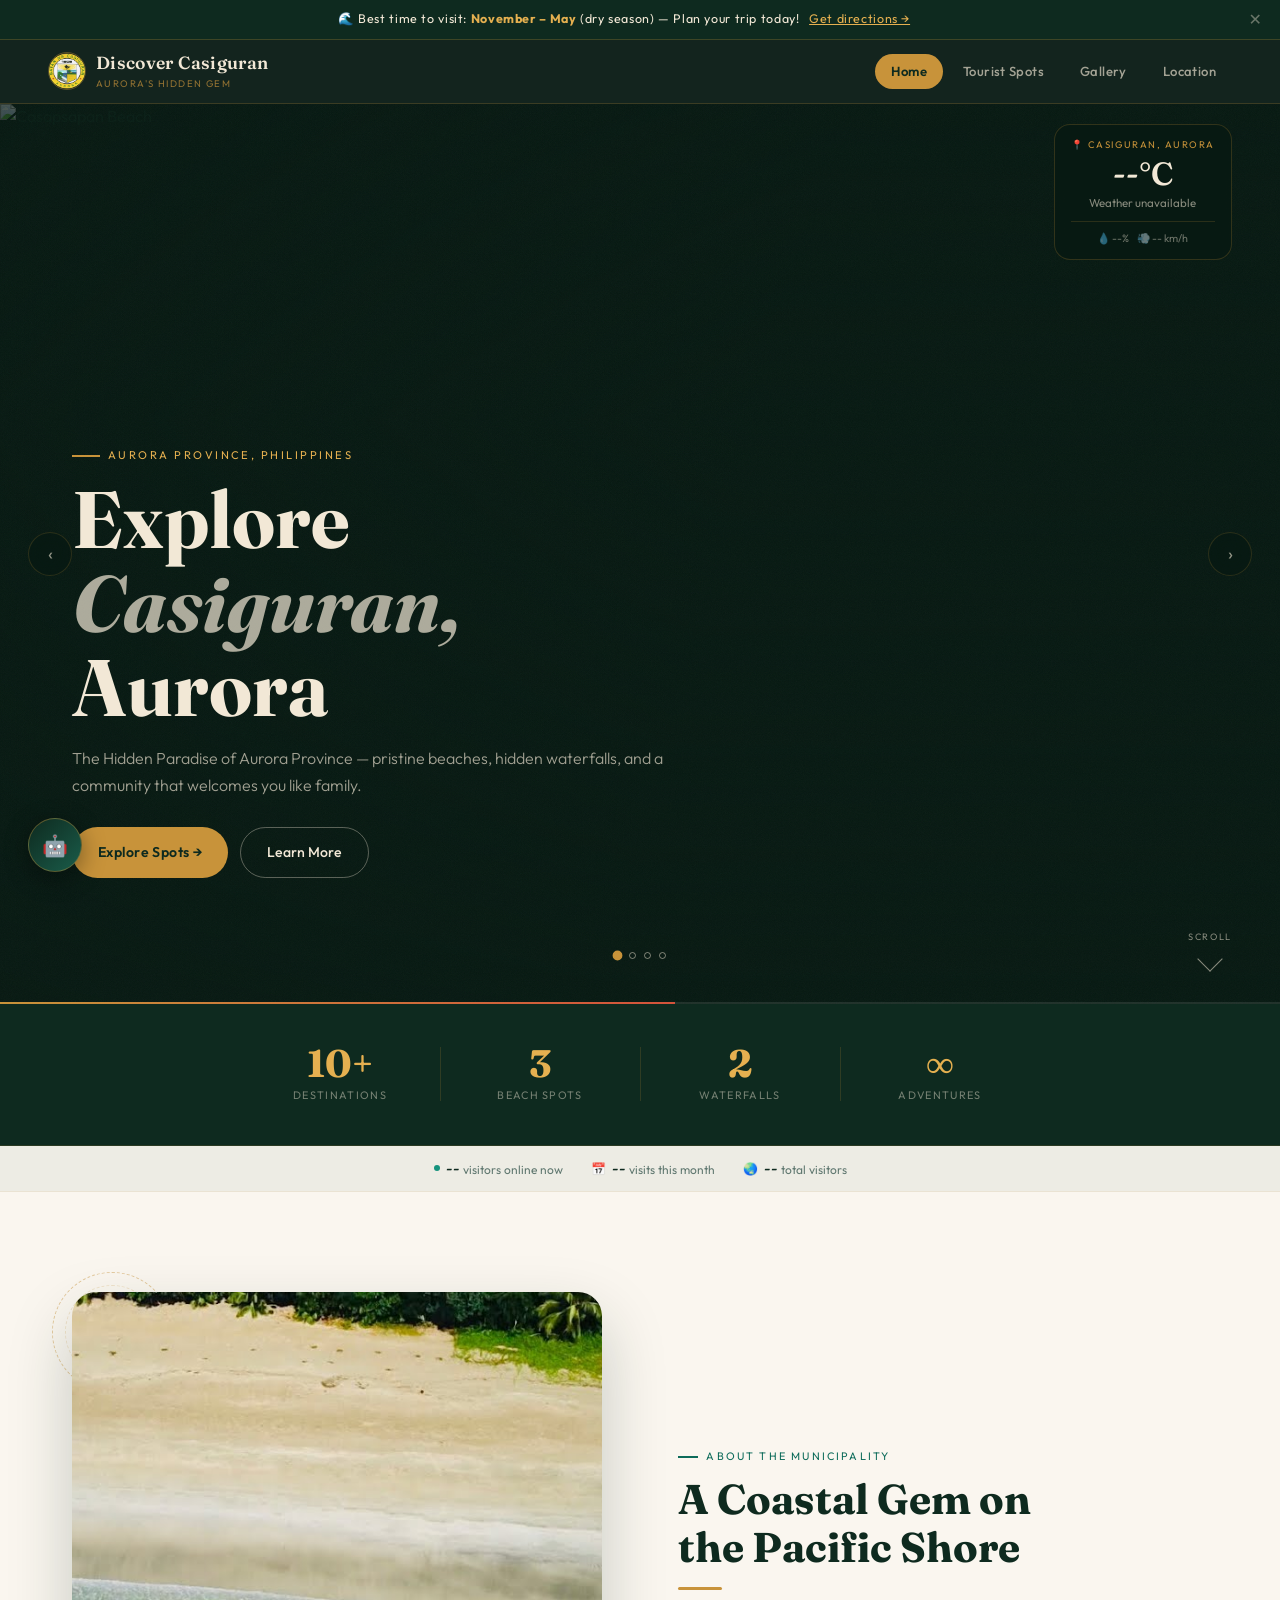
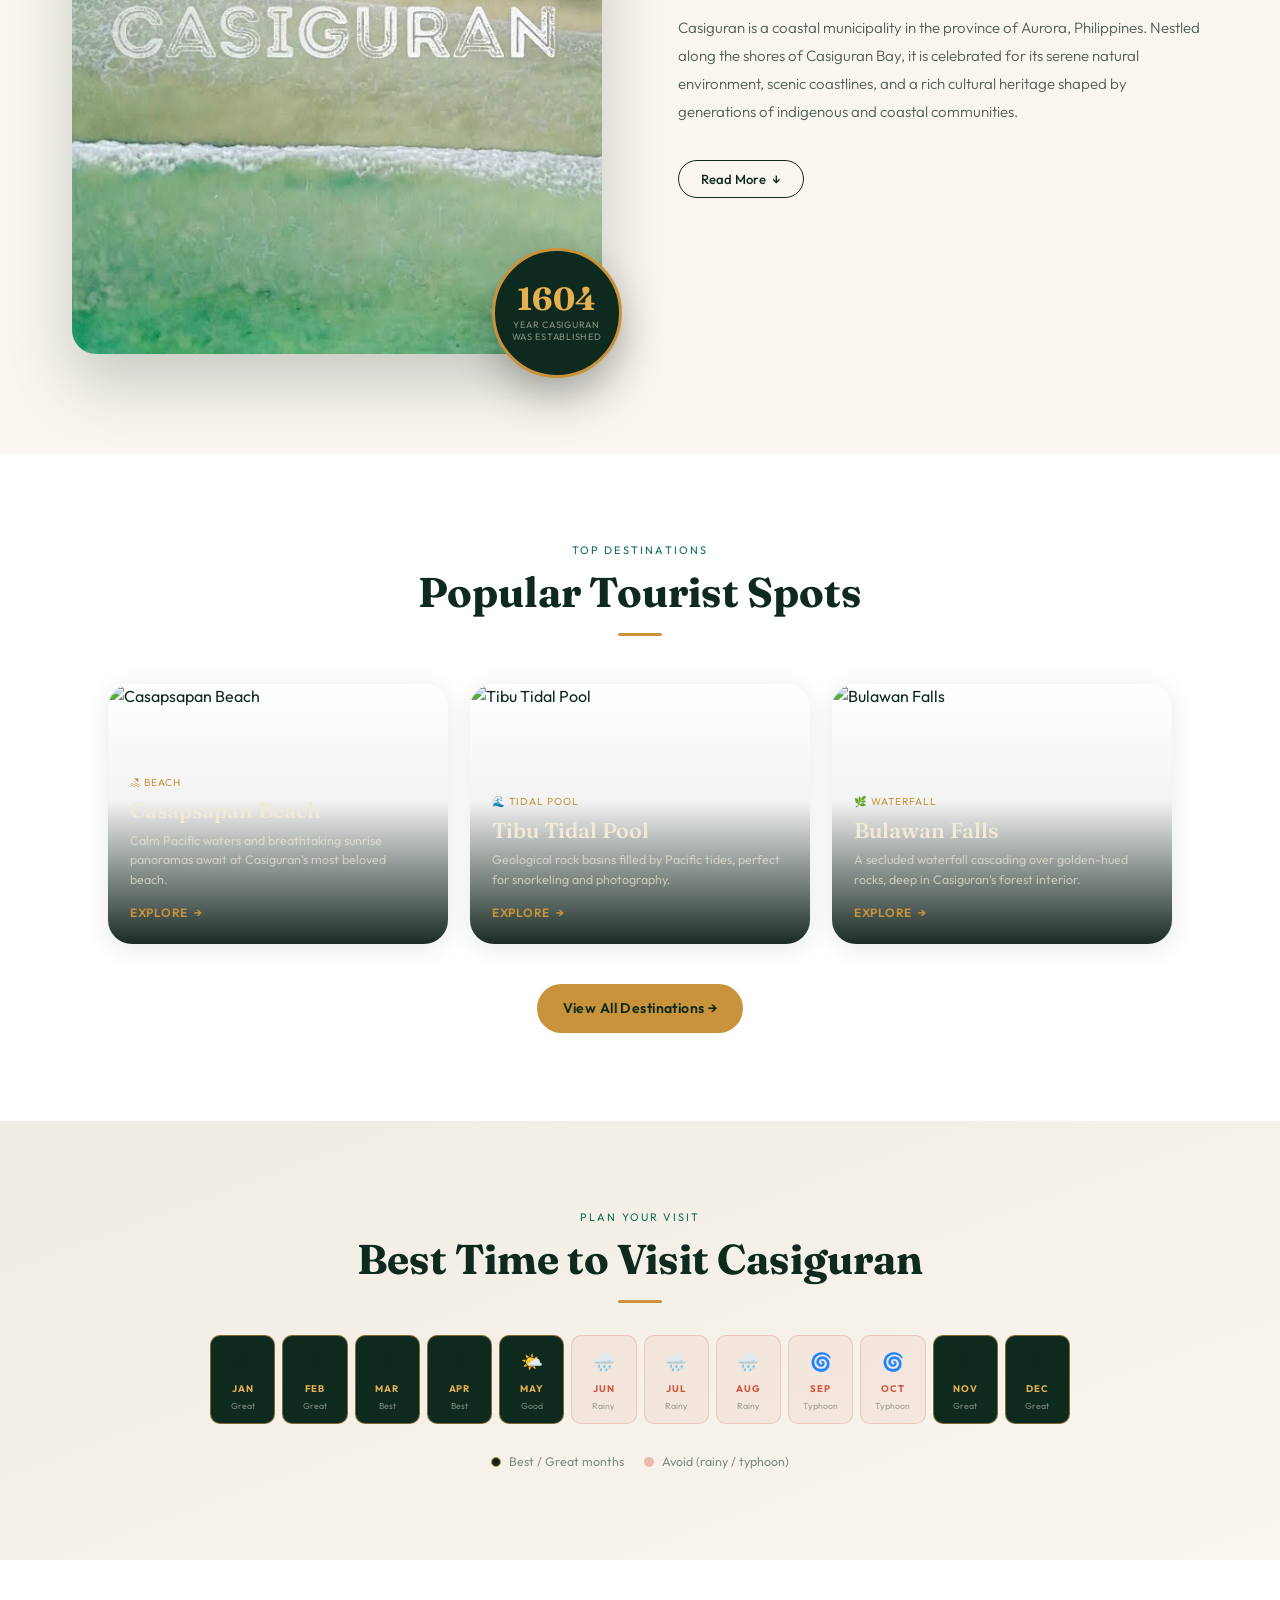
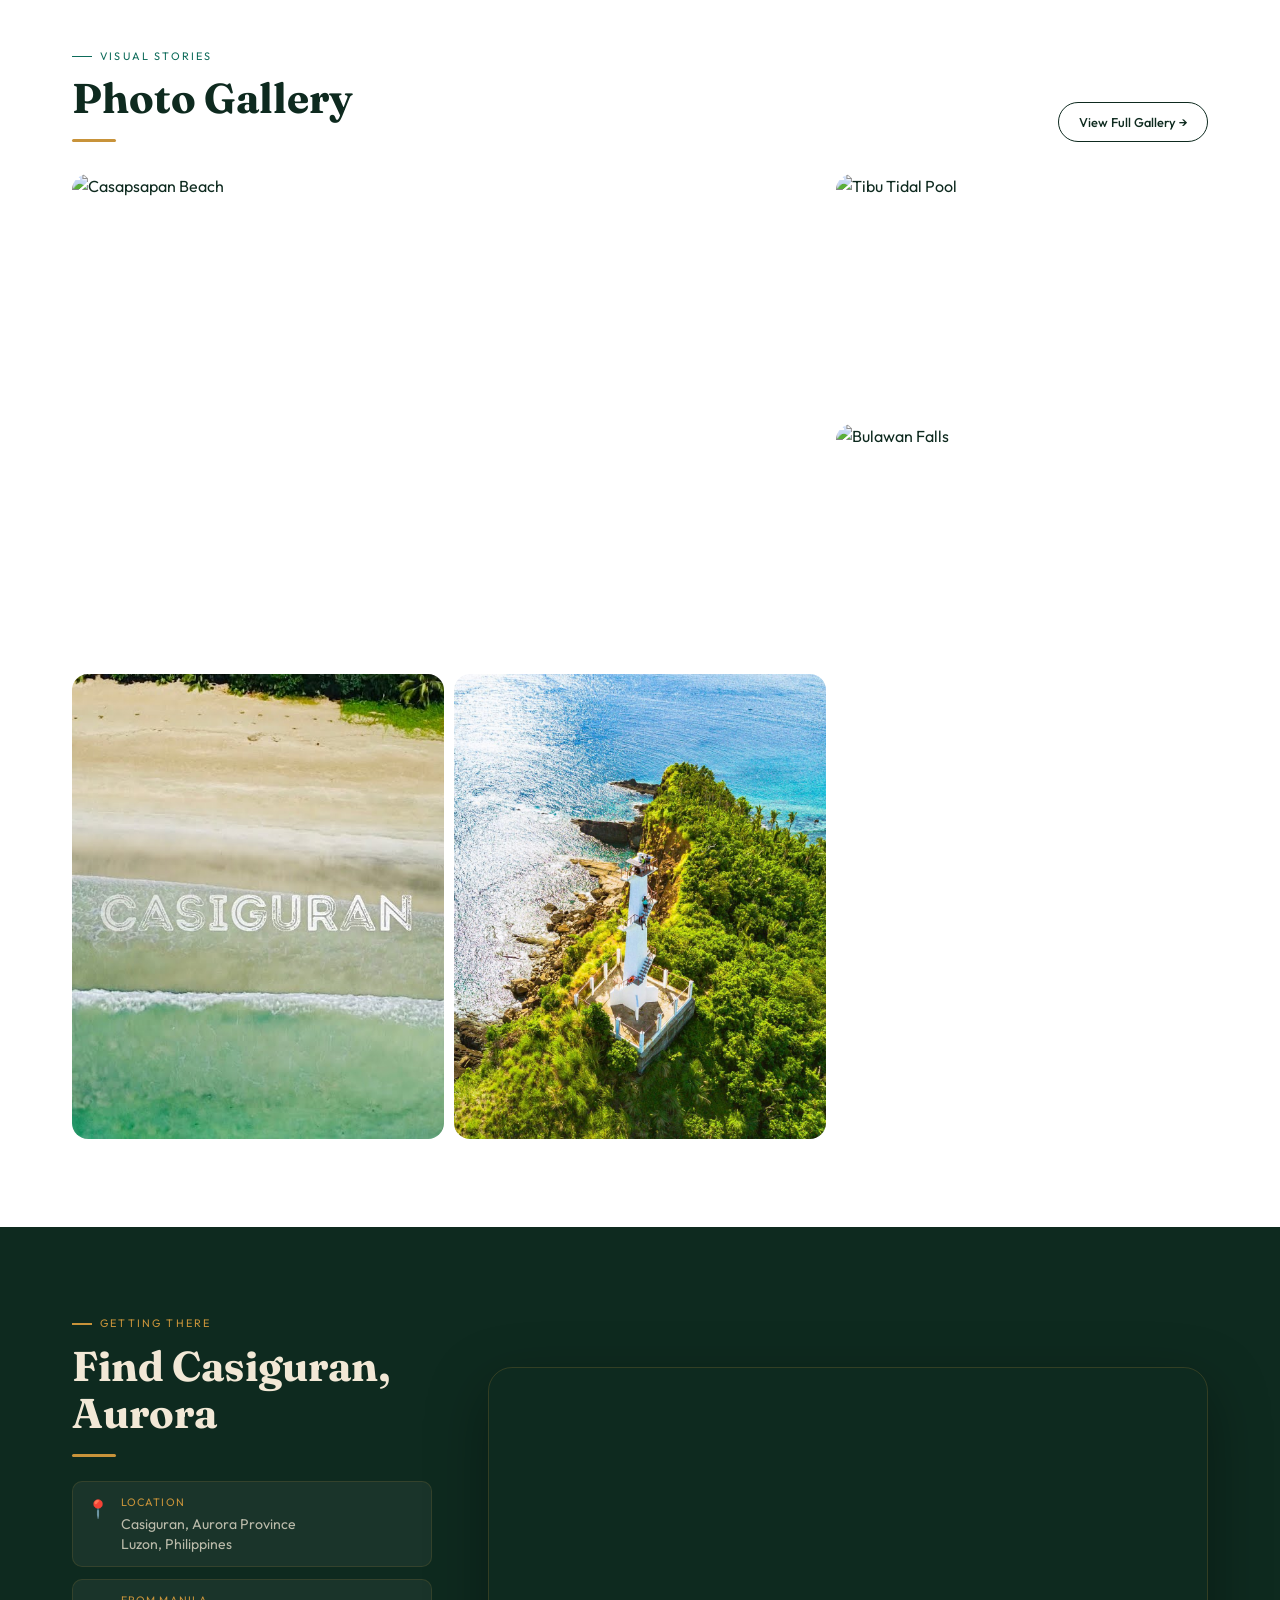
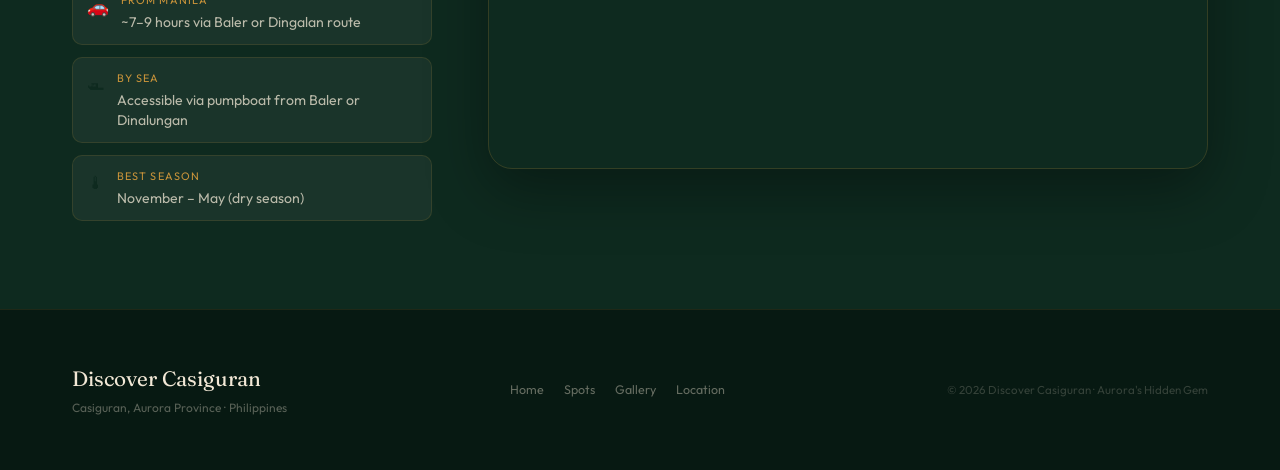
==== index.html @ 74be76fe "Initial commit" ====
<!DOCTYPE html>
<html lang="en">
<head>
<meta charset="UTF-8">
<meta name="viewport" content="width=device-width, initial-scale=1.0">
<title>Discover Casiguran · Aurora's Hidden Gem</title>
<link rel="icon" type="image/png" sizes="32x32" href="image/logo2.png">
<link rel="preconnect" href="https://fonts.googleapis.com">
<link href="https://fonts.googleapis.com/css2?family=Fraunces:ital,opsz,wght@0,9..144,300;0,9..144,600;0,9..144,700;1,9..144,400;1,9..144,600&family=Outfit:wght@300;400;500;600&display=swap" rel="stylesheet">

<style>
/* ═══════════════════════════════════════════════
   DESIGN TOKENS
═══════════════════════════════════════════════ */
:root {
  --c-forest:    #0e2a1f;
  --c-deep:      #071912;
  --c-teal:      #0d6b5a;
  --c-teal-lt:   #15937d;
  --c-gold:      #c8933a;
  --c-gold-lt:   #e5b050;
  --c-sand:      #f2e8d6;
  --c-cream:     #faf6ef;
  --c-coral:     #d4533b;
  --c-mist:      rgba(242,232,214,0.55);
  --c-border:    rgba(200,147,58,0.22);
  --c-glass:     rgba(14,42,31,0.7);

  --font-display: 'Fraunces', Georgia, serif;
  --font-body:    'Outfit', system-ui, sans-serif;

  --ease-out:    cubic-bezier(0.22, 1, 0.36, 1);
  --ease-spring: cubic-bezier(0.34, 1.56, 0.64, 1);

  --r-sm:  8px;
  --r-md:  16px;
  --r-lg:  24px;
  --r-xl:  36px;

  --nav-h: 64px;
}

/* ═══════════════════════════════════════════════
   RESET & BASE
═══════════════════════════════════════════════ */
*, *::before, *::after { box-sizing: border-box; margin: 0; padding: 0; }
html { scroll-behavior: smooth; -webkit-text-size-adjust: 100%; }
body {
  font-family: var(--font-body);
  background: var(--c-cream);
  color: var(--c-forest);
  overflow-x: hidden;
  line-height: 1.6;
}
img { display: block; width: 100%; object-fit: cover; }
a { text-decoration: none; color: inherit; }
button { font-family: inherit; cursor: pointer; }

/* ═══════════════════════════════════════════════
   SCROLL PROGRESS
═══════════════════════════════════════════════ */
#progress-bar {
  position: fixed; top: 0; left: 0; height: 2.5px; z-index: 9999;
  background: linear-gradient(90deg, var(--c-gold), var(--c-coral), var(--c-gold-lt));
  width: 0%; pointer-events: none; transition: width .12s linear;
}

/* ═══════════════════════════════════════════════
   ANNOUNCEMENT BANNER
═══════════════════════════════════════════════ */
#announce-bar {
  background: var(--c-forest);
  color: var(--c-sand);
  text-align: center;
  padding: 10px 48px 10px 16px;
  font-size: .78rem;
  letter-spacing: .05em;
  position: relative;
  border-bottom: 1px solid rgba(200,147,58,.25);
  z-index: 901;
  line-height: 1.5;
}
#announce-bar strong { color: var(--c-gold-lt); }
#announce-bar a { color: var(--c-gold-lt); text-decoration: underline; margin-left: 6px; white-space: nowrap; }
#announce-close {
  position: absolute; right: 12px; top: 50%; transform: translateY(-50%);
  background: none; border: none; color: rgba(242,232,214,.4); font-size: 1rem;
  cursor: pointer; padding: 6px; line-height: 1; transition: color .2s;
}
#announce-close:hover { color: var(--c-sand); }

/* ═══════════════════════════════════════════════
   NAVBAR
═══════════════════════════════════════════════ */
.navbar {
  position: sticky; top: 0; left: 0; right: 0; z-index: 900;
  height: var(--nav-h);
  display: flex; align-items: center; justify-content: space-between;
  padding: 0 clamp(16px, 4vw, 48px);
  background: rgba(7,25,18,.95);
  backdrop-filter: blur(20px);
  border-bottom: 1px solid var(--c-border);
  transition: box-shadow .3s;
}
.navbar.scrolled { box-shadow: 0 4px 32px rgba(0,0,0,.4); }

.logo {
  display: flex; align-items: center; gap: 10px;
  flex-shrink: 0;
}
.logo img {
  width: 38px; height: 38px; border-radius: 50%;
  object-fit: cover; border: 1.5px solid rgba(200,147,58,.4);
}
.logo-text {
  font-family: var(--font-display);
  font-size: 1.1rem; font-weight: 600;
  color: var(--c-sand); letter-spacing: .02em;
  line-height: 1.1;
}
.logo-sub {
  font-size: .6rem; letter-spacing: .15em; text-transform: uppercase;
  color: rgba(200,147,58,.7); display: block;
}

.menu { display: flex; gap: 4px; }
.menu a {
  padding: 7px 16px; border-radius: 30px;
  font-size: .82rem; font-weight: 500; letter-spacing: .03em;
  color: rgba(242,232,214,.65);
  transition: color .2s, background .2s;
}
.menu a:hover { color: var(--c-sand); background: rgba(255,255,255,.09); }
.menu a.active {
  background: var(--c-gold); color: var(--c-forest);
  font-weight: 600; cursor: not-allowed;
}

/* Hamburger */
.hamburger {
  display: none; flex-direction: column; justify-content: center;
  gap: 5px; width: 42px; height: 42px;
  background: transparent; border: 1px solid rgba(200,147,58,.3);
  border-radius: 10px; cursor: pointer; padding: 10px;
  transition: background .2s; flex-shrink: 0;
}
.hamburger:hover { background: rgba(255,255,255,.07); }
.hamburger span {
  display: block; width: 100%; height: 2px;
  background: var(--c-sand); border-radius: 2px;
  transition: transform .3s var(--ease-out), opacity .25s;
}
.hamburger.open span:nth-child(1) { transform: translateY(7px) rotate(45deg); }
.hamburger.open span:nth-child(2) { opacity: 0; transform: scaleX(0); }
.hamburger.open span:nth-child(3) { transform: translateY(-7px) rotate(-45deg); }

/* Mobile nav */
.mobile-nav {
  display: none; position: fixed;
  top: var(--nav-h); left: 0; right: 0; bottom: 0;
  background: rgba(5,16,11,.97);
  backdrop-filter: blur(20px);
  z-index: 899;
  flex-direction: column; align-items: center; justify-content: center;
  gap: 8px; padding: 32px 24px;
  opacity: 0; transform: translateY(-8px);
  transition: opacity .3s, transform .3s;
  pointer-events: none;
}
.mobile-nav.open {
  display: flex; opacity: 1; transform: translateY(0);
  pointer-events: auto;
}
.mobile-nav a {
  font-family: var(--font-display);
  font-size: 2rem; font-weight: 600;
  color: rgba(242,232,214,.5);
  padding: 12px 0; width: 100%; text-align: center;
  border-bottom: 1px solid rgba(200,147,58,.1);
  transition: color .2s;
}
.mobile-nav a:hover { color: var(--c-sand); }
.mobile-nav a.active { color: var(--c-gold-lt); pointer-events: none; }

@media (max-width: 680px) {
  .menu { display: none; }
  .hamburger { display: flex; }
}

/* ═══════════════════════════════════════════════
   HERO
═══════════════════════════════════════════════ */
.hero {
  position: relative;
  height: 100svh; min-height: 560px;
  overflow: hidden;
  background: var(--c-deep);
}

.slide {
  position: absolute; inset: 0;
  width: 100%; height: 100%;
  object-fit: cover; opacity: 0;
  transform: scale(1.06);
  transition: opacity 1.4s ease, transform 8s ease;
}
.slide.active { opacity: 1; transform: scale(1); }

/* Layered gradient overlay */
.hero-overlay {
  position: absolute; inset: 0; z-index: 2;
  background:
    linear-gradient(to bottom, rgba(7,25,18,.35) 0%, transparent 35%, rgba(7,25,18,.75) 100%),
    linear-gradient(105deg, rgba(7,25,18,.6) 0%, transparent 55%);
}

/* Decorative grain texture overlay */
.hero-grain {
  position: absolute; inset: 0; z-index: 3;
  opacity: .04;
  background-image: url("data:image/svg+xml,%3Csvg viewBox='0 0 256 256' xmlns='http://www.w3.org/2000/svg'%3E%3Cfilter id='noise'%3E%3CfeTurbulence type='fractalNoise' baseFrequency='0.9' numOctaves='4' stitchTiles='stitch'/%3E%3C/filter%3E%3Crect width='100%25' height='100%25' filter='url(%23noise)'/%3E%3C/svg%3E");
  background-size: 200px;
}

/* Weather */
#weather-widget {
  position: absolute; top: 20px; right: clamp(16px, 4vw, 48px); z-index: 10;
  background: rgba(7,25,18,.72); backdrop-filter: blur(16px);
  border: 1px solid var(--c-border); border-radius: var(--r-md);
  padding: 12px 16px; min-width: 148px; text-align: center;
  opacity: 0; animation: fadeSlideDown .6s .9s var(--ease-out) forwards;
}
#weather-widget .w-location {
  font-size: .6rem; letter-spacing: .16em; text-transform: uppercase;
  color: var(--c-gold); margin-bottom: 4px;
}
#weather-widget .w-temp {
  font-family: var(--font-display); font-size: 2rem; font-weight: 600;
  color: var(--c-sand); line-height: 1.1;
}
#weather-widget .w-desc { font-size: .72rem; color: rgba(242,232,214,.55); margin-top: 3px; }
#weather-widget .w-details {
  display: flex; gap: 8px; justify-content: center; margin-top: 8px;
  padding-top: 8px; border-top: 1px solid rgba(200,147,58,.18);
  font-size: .67rem; color: rgba(242,232,214,.45);
}

/* Hero text */
.hero-content {
  position: absolute; bottom: clamp(80px, 14vh, 140px);
  left: clamp(20px, 6vw, 72px); z-index: 5;
  max-width: min(600px, calc(100% - 40px));
}
.hero-eyebrow {
  font-size: .7rem; letter-spacing: .22em; text-transform: uppercase;
  color: var(--c-gold-lt); margin-bottom: 12px;
  opacity: 0; animation: fadeSlideUp .6s .15s var(--ease-out) forwards;
  display: flex; align-items: center; gap: 8px;
}
.hero-eyebrow::before {
  content: ''; display: block; width: 28px; height: 1.5px;
  background: var(--c-gold);
}
.hero-h1 {
  font-family: var(--font-display);
  font-size: clamp(2.4rem, 7vw, 5rem);
  font-weight: 700; line-height: 1.05;
  color: var(--c-sand);
  opacity: 0; animation: fadeSlideUp .65s .28s var(--ease-out) forwards;
}
.hero-h1 em { font-style: italic; color: rgba(242,232,214,.7); }
.hero-sub {
  margin-top: 16px; font-size: clamp(.88rem, 2vw, 1rem);
  font-weight: 300; color: rgba(242,232,214,.65); line-height: 1.7;
  opacity: 0; animation: fadeSlideUp .65s .42s var(--ease-out) forwards;
}
.hero-actions {
  margin-top: 28px; display: flex; gap: 12px; flex-wrap: wrap;
  opacity: 0; animation: fadeSlideUp .65s .56s var(--ease-out) forwards;
}

/* Slide nav */
.slide-dots {
  position: absolute; bottom: clamp(28px, 5vh, 48px); left: 50%;
  transform: translateX(-50%); z-index: 10;
  display: flex; gap: 8px;
}
.dot {
  width: 7px; height: 7px; border-radius: 50%;
  border: 1.5px solid rgba(242,232,214,.5);
  background: transparent; cursor: pointer;
  transition: all .3s var(--ease-out); padding: 0;
}
.dot.active { background: var(--c-gold); border-color: var(--c-gold); transform: scale(1.4); }

.slider-arrow {
  position: absolute; top: 50%; z-index: 10;
  transform: translateY(-50%);
  width: 44px; height: 44px; border-radius: 50%;
  background: rgba(7,25,18,.55); backdrop-filter: blur(8px);
  border: 1px solid rgba(200,147,58,.3);
  color: var(--c-sand); font-size: 1.15rem;
  cursor: pointer; display: flex; align-items: center; justify-content: center;
  opacity: .6; transition: all .2s;
}
.slider-arrow:hover { background: var(--c-gold); color: var(--c-forest); opacity: 1; }
.slider-arrow.prev { left: clamp(12px, 3vw, 28px); }
.slider-arrow.next { right: clamp(12px, 3vw, 28px); }

/* Progress bar (slide) */
.slider-progress {
  position: absolute; bottom: 0; left: 0; right: 0; z-index: 10;
  height: 2px; background: rgba(255,255,255,.1);
}
.slider-progress-fill {
  height: 100%;
  background: linear-gradient(to right, var(--c-gold), var(--c-coral));
  width: 0%; transition: width .1s linear;
}

/* Scroll indicator */
.scroll-hint {
  position: absolute; bottom: clamp(22px, 4vh, 36px); right: clamp(20px, 4vw, 48px);
  z-index: 10; display: flex; flex-direction: column; align-items: center; gap: 5px;
  opacity: .55; cursor: pointer; transition: opacity .2s;
  animation: hintBounce 2.5s 1.8s infinite;
}
.scroll-hint:hover { opacity: .9; }
.scroll-hint span { font-size: .58rem; letter-spacing: .18em; text-transform: uppercase; color: var(--c-sand); }
.scroll-hint-arrow {
  width: 18px; height: 18px;
  border-right: 1.5px solid var(--c-sand);
  border-bottom: 1.5px solid var(--c-sand);
  transform: rotate(45deg);
}

@keyframes fadeSlideDown { to { opacity: 1; transform: translateY(0); } from { opacity: 0; transform: translateY(-10px); } }
@keyframes fadeSlideUp   { to { opacity: 1; transform: translateY(0); } from { opacity: 0; transform: translateY(14px); } }
@keyframes hintBounce    { 0%,100%{ transform: translateY(0) } 50%{ transform: translateY(7px) } }

/* ═══════════════════════════════════════════════
   STATS STRIP
═══════════════════════════════════════════════ */
.stats-strip {
  background: var(--c-forest);
  padding: clamp(20px, 4vw, 32px) clamp(16px, 5vw, 64px);
  display: flex; justify-content: center; flex-wrap: wrap;
  gap: 0; border-bottom: 1px solid rgba(200,147,58,.15);
}
.stat-item {
  flex: 1; min-width: 100px; max-width: 200px;
  text-align: center; padding: 8px 20px;
  position: relative;
}
.stat-item + .stat-item::before {
  content: ''; position: absolute; left: 0; top: 15%; height: 70%;
  width: 1px; background: rgba(200,147,58,.18);
}
.stat-num {
  font-family: var(--font-display); font-size: clamp(1.8rem, 4vw, 2.4rem);
  font-weight: 700; color: var(--c-gold-lt); line-height: 1;
}
.stat-label {
  font-size: .68rem; color: rgba(242,232,214,.45);
  letter-spacing: .12em; text-transform: uppercase; margin-top: 5px;
}

/* ═══════════════════════════════════════════════
   VISITOR STRIP
═══════════════════════════════════════════════ */
#visitor-strip {
  background: rgba(14,42,31,.05);
  border-bottom: 1px solid rgba(200,147,58,.1);
  padding: 10px clamp(16px, 4vw, 48px);
  display: flex; align-items: center; justify-content: center;
  gap: clamp(12px, 3vw, 28px); flex-wrap: wrap;
  font-size: .75rem; color: #607870;
}
.vc-item { display: flex; align-items: center; gap: 6px; }
.vc-num {
  font-family: var(--font-display); font-size: 1rem;
  font-weight: 600; color: var(--c-forest);
}
.vc-dot {
  width: 6px; height: 6px; border-radius: 50%;
  background: var(--c-teal-lt); animation: livePulse 2s infinite;
}
@keyframes livePulse { 0%,100%{ opacity:1; transform:scale(1) } 50%{ opacity:.4; transform:scale(1.5) } }

/* ═══════════════════════════════════════════════
   SHARED SECTION ELEMENTS
═══════════════════════════════════════════════ */
.section-eyebrow {
  font-size: .68rem; letter-spacing: .2em; text-transform: uppercase;
  color: var(--c-teal); margin-bottom: 10px;
  display: flex; align-items: center; gap: 8px;
}
.section-eyebrow::before {
  content: ''; display: inline-block; width: 20px; height: 1.5px;
  background: var(--c-teal);
}
.section-title {
  font-family: var(--font-display);
  font-size: clamp(1.7rem, 4vw, 2.6rem);
  font-weight: 700; color: var(--c-forest); line-height: 1.15;
}
.section-rule {
  width: 44px; height: 3px; border-radius: 2px;
  background: var(--c-gold); margin-top: 16px;
}

/* Buttons */
.btn-primary {
  display: inline-flex; align-items: center; gap: 8px;
  padding: 13px 26px; border-radius: 50px;
  background: var(--c-gold); color: var(--c-forest);
  font-size: .88rem; font-weight: 600; letter-spacing: .03em;
  border: none; transition: transform .2s var(--ease-spring), box-shadow .2s;
}
.btn-primary:hover { transform: translateY(-2px); box-shadow: 0 8px 24px rgba(200,147,58,.4); }
.btn-primary:active { transform: translateY(0); }

.btn-ghost {
  display: inline-flex; align-items: center; gap: 8px;
  padding: 13px 26px; border-radius: 50px;
  background: transparent; color: var(--c-sand);
  font-size: .88rem; font-weight: 500;
  border: 1.5px solid rgba(242,232,214,.35);
  transition: border-color .2s, background .2s;
}
.btn-ghost:hover { border-color: rgba(242,232,214,.7); background: rgba(242,232,214,.07); }

/* ═══════════════════════════════════════════════
   ABOUT SECTION
═══════════════════════════════════════════════ */
.about-section {
  display: grid;
  grid-template-columns: 1fr 1fr;
  gap: clamp(40px, 6vw, 88px);
  padding: clamp(56px, 8vw, 100px) clamp(20px, 6vw, 72px);
  align-items: center;
}

.about-img-wrap { position: relative; }

.about-img-main {
  border-radius: var(--r-lg); overflow: hidden;
  aspect-ratio: 4/5; box-shadow: 0 28px 64px rgba(14,42,31,.22);
  position: relative;
}
.about-img-main img { height: 100%; }

/* Decorative sticker card */
.about-badge {
  position: absolute; bottom: -24px; right: -20px;
  width: 130px; height: 130px; border-radius: 50%;
  background: var(--c-forest);
  border: 3px solid var(--c-gold);
  display: flex; flex-direction: column;
  align-items: center; justify-content: center; text-align: center;
  box-shadow: 0 16px 40px rgba(0,0,0,.25);
  animation: slowSpin 20s linear infinite;
  z-index: 2;
}
.about-badge-num {
  font-family: var(--font-display); font-size: 2rem;
  font-weight: 700; color: var(--c-gold-lt); line-height: 1;
}
.about-badge-label {
  font-size: .58rem; color: rgba(242,232,214,.55);
  letter-spacing: .08em; text-transform: uppercase;
  margin-top: 4px; line-height: 1.3; padding: 0 8px;
}

/* Decorative element */
.about-deco {
  position: absolute; top: -20px; left: -20px;
  width: 120px; height: 120px; border-radius: 50%;
  border: 1.5px dashed rgba(200,147,58,.45);
  pointer-events: none; animation: slowSpin 25s linear infinite reverse;
}
.about-deco::after {
  content: ''; position: absolute; inset: 12px; border-radius: 50%;
  border: 1px dashed rgba(200,147,58,.2);
}

@keyframes slowSpin { from{ transform: rotate(0deg) } to{ transform: rotate(360deg) } }

.about-copy { padding: 8px 0; }
.about-body {
  margin-top: 24px; font-size: .94rem; line-height: 1.85;
  color: #4a5e56; font-weight: 300;
}
.about-body p { margin-bottom: 14px; }
.more-content { overflow: hidden; max-height: 0; transition: max-height .6s var(--ease-out); }
.more-content.open { max-height: 600px; }

.read-more-btn {
  margin-top: 20px; padding: 10px 22px; border-radius: 50px;
  border: 1.5px solid var(--c-forest); background: transparent;
  color: var(--c-forest); font-size: .82rem; font-weight: 500;
  display: inline-flex; align-items: center; gap: 6px;
  transition: background .2s, color .2s;
}
.read-more-btn:hover { background: var(--c-forest); color: var(--c-sand); }
.rmb-arrow { display: inline-block; transition: transform .3s var(--ease-out); }
.read-more-btn.open .rmb-arrow { transform: rotate(180deg); }

/* ═══════════════════════════════════════════════
   HIGHLIGHTS / SPOTS
═══════════════════════════════════════════════ */
.highlights-section {
  padding: clamp(56px, 8vw, 88px) clamp(20px, 6vw, 72px);
  background: #fff;
}
.highlights-header {
  text-align: center; margin-bottom: 48px;
}
.highlights-header .section-eyebrow { justify-content: center; }
.highlights-header .section-eyebrow::before { display: none; }
.highlights-header .section-rule { margin: 16px auto 0; }

.highlights-grid {
  display: flex;
  flex-wrap: wrap;
  justify-content: center;
  gap: 22px;
}
.highlights-grid .highlight-card {
  flex: 1 1 280px;
  max-width: 340px;
}
.highlight-card {
  border-radius: var(--r-lg); overflow: hidden;
  position: relative; cursor: pointer;
  box-shadow: 0 4px 24px rgba(14,42,31,.1);
  transition: transform .35s var(--ease-out), box-shadow .35s;
  opacity: 0; transform: translateY(22px);
}
.highlight-card.visible {
  animation: revealUp .55s var(--ease-out) forwards;
}
@keyframes revealUp { to{ opacity:1; transform:translateY(0) } }
.highlight-card:hover { transform: translateY(-8px); box-shadow: 0 20px 48px rgba(14,42,31,.2); }
.highlight-card img { height: 260px; transition: transform .55s var(--ease-out); }
.highlight-card:hover img { transform: scale(1.07); }
.hc-overlay {
  position: absolute; inset: 0;
  background: linear-gradient(to top, rgba(7,25,18,.92) 0%, rgba(7,25,18,.05) 55%, transparent 100%);
  padding: 22px; display: flex; flex-direction: column; justify-content: flex-end;
}
.hc-badge {
  font-size: .64rem; letter-spacing: .1em; text-transform: uppercase;
  color: var(--c-gold); margin-bottom: 7px;
}
.hc-title {
  font-family: var(--font-display); font-size: 1.35rem;
  font-weight: 600; color: var(--c-sand); line-height: 1.2; margin-bottom: 7px;
}
.hc-desc { font-size: .78rem; color: rgba(242,232,214,.65); line-height: 1.55; }
.hc-link {
  display: inline-flex; align-items: center; gap: 6px;
  margin-top: 14px; font-size: .75rem; font-weight: 600;
  color: var(--c-gold); letter-spacing: .06em; text-transform: uppercase;
  transition: gap .2s;
}
.highlight-card:hover .hc-link { gap: 10px; }

.spots-cta { text-align: center; margin-top: 40px; }

/* ═══════════════════════════════════════════════
   BEST TIME
═══════════════════════════════════════════════ */
.best-time-section {
  padding: clamp(56px, 8vw, 88px) clamp(20px, 6vw, 72px);
  background: linear-gradient(160deg, #f0ece3 0%, var(--c-cream) 100%);
  text-align: center;
}
.best-time-section .section-eyebrow { justify-content: center; }
.best-time-section .section-eyebrow::before { display: none; }
.best-time-section .section-rule { margin: 16px auto 32px; }

.months-grid {
  display: grid;
  grid-template-columns: repeat(12, 1fr);
  gap: 7px; max-width: 860px; margin: 0 auto 28px;
}
.month-card {
  border-radius: 10px; padding: 12px 4px;
  border: 1.5px solid transparent;
  transition: transform .2s var(--ease-spring), box-shadow .2s;
  cursor: default;
}
.month-card:hover { transform: translateY(-4px); box-shadow: 0 8px 20px rgba(14,42,31,.12); }
.month-card.best { background: var(--c-forest); border-color: rgba(200,147,58,.6); }
.month-card.avoid { background: rgba(212,83,59,.07); border-color: rgba(212,83,59,.22); }
.m-icon { font-size: 1.1rem; margin-bottom: 5px; }
.m-name {
  font-size: .6rem; font-weight: 700; letter-spacing: .08em;
  text-transform: uppercase; margin-bottom: 3px;
}
.month-card.best .m-name { color: var(--c-gold-lt); }
.month-card.avoid .m-name { color: var(--c-coral); }
.m-label { font-size: .55rem; line-height: 1.3; color: rgba(107,123,114,.65); }
.month-card.best .m-label { color: rgba(242,232,214,.5); }

.bt-legend {
  display: flex; gap: 20px; justify-content: center;
  flex-wrap: wrap; margin-top: 8px;
}
.bt-legend-item { display: flex; align-items: center; gap: 8px; font-size: .78rem; color: #7a8f86; }
.bt-dot { width: 10px; height: 10px; border-radius: 50%; }
.bt-dot.best { background: var(--c-forest); border: 1.5px solid var(--c-gold); }
.bt-dot.avoid { background: rgba(212,83,59,.35); }

/* ═══════════════════════════════════════════════
   GALLERY TEASER
═══════════════════════════════════════════════ */
.gallery-section {
  padding: clamp(56px, 8vw, 88px) clamp(20px, 6vw, 72px);
  background: #fff;
}
.gallery-header {
  display: flex; align-items: flex-end; justify-content: space-between;
  margin-bottom: 32px; flex-wrap: wrap; gap: 16px;
}
.view-all-btn {
  padding: 9px 20px; border-radius: 50px;
  border: 1.5px solid var(--c-forest); background: transparent;
  color: var(--c-forest); font-size: .8rem; font-weight: 500;
  display: inline-flex; align-items: center; gap: 6px;
  white-space: nowrap; transition: background .2s, color .2s;
}
.view-all-btn:hover { background: var(--c-forest); color: var(--c-sand); }

.gallery-mosaic {
  display: grid;
  grid-template-columns: repeat(3, 1fr);
  grid-template-rows: 240px 240px;
  gap: 10px;
}
.gm-item {
  border-radius: var(--r-md); overflow: hidden;
  position: relative; cursor: pointer;
}
.gm-item:first-child { grid-column: span 2; grid-row: span 2; }
.gm-item img { height: 100%; transition: transform .55s var(--ease-out); }
.gm-item:hover img { transform: scale(1.07); }
.gm-overlay {
  position: absolute; inset: 0;
  background: rgba(7,25,18,0);
  transition: background .3s;
  display: flex; align-items: center; justify-content: center;
}
.gm-item:hover .gm-overlay { background: rgba(7,25,18,.35); }
.gm-zoom {
  width: 42px; height: 42px; border-radius: 50%;
  background: white; color: var(--c-forest);
  font-size: 1rem; display: flex; align-items: center; justify-content: center;
  opacity: 0; transform: scale(.7);
  transition: opacity .3s, transform .3s var(--ease-spring);
}
.gm-item:hover .gm-zoom { opacity: 1; transform: scale(1); }

/* Lightbox */
.lightbox {
  display: none; position: fixed; inset: 0; z-index: 2000;
  background: rgba(5,15,10,.93); backdrop-filter: blur(10px);
  align-items: center; justify-content: center; padding: 20px;
  flex-direction: column;
}
.lightbox.open { display: flex; }
.lightbox img {
  max-width: 90vw; max-height: 80vh;
  border-radius: var(--r-md); object-fit: contain; width: auto;
}
.lb-close {
  position: absolute; top: 20px; right: 24px;
  background: rgba(242,232,214,.12); border: none;
  color: var(--c-sand); font-size: 1.2rem;
  width: 42px; height: 42px; border-radius: 50%;
  cursor: pointer; display: flex; align-items: center; justify-content: center;
  transition: background .2s;
}
.lb-close:hover { background: rgba(242,232,214,.22); }
.lb-caption { margin-top: 14px; color: rgba(242,232,214,.55); font-size: .82rem; }

/* ═══════════════════════════════════════════════
   MAP
═══════════════════════════════════════════════ */
.map-section {
  padding: clamp(56px, 8vw, 88px) clamp(20px, 6vw, 72px);
  background: var(--c-forest);
}
.map-inner {
  display: grid; grid-template-columns: 1fr 2fr;
  gap: clamp(32px, 5vw, 56px); align-items: center;
}
.map-copy .section-title { color: var(--c-sand); }
.map-copy .section-eyebrow { color: var(--c-gold); }
.map-copy .section-eyebrow::before { background: var(--c-gold); }
.map-copy .section-rule { background: var(--c-gold); }

.map-details {
  margin-top: 24px; display: flex; flex-direction: column; gap: 12px;
}
.map-detail {
  display: flex; align-items: flex-start; gap: 12px;
  padding: 12px 14px; border-radius: 10px;
  background: rgba(255,255,255,.05);
  border: 1px solid rgba(200,147,58,.15);
}
.md-icon { font-size: 1.1rem; flex-shrink: 0; margin-top: 1px; }
.md-label { font-size: .68rem; text-transform: uppercase; letter-spacing: .1em; color: var(--c-gold); margin-bottom: 2px; }
.md-val { font-size: .88rem; color: rgba(242,232,214,.75); line-height: 1.45; }

.map-frame {
  border-radius: var(--r-lg); overflow: hidden;
  box-shadow: 0 20px 60px rgba(0,0,0,.35);
  border: 1px solid rgba(200,147,58,.2);
}
.map-frame iframe { display: block; width: 100%; height: 400px; border: none; }

/* ═══════════════════════════════════════════════
   FOOTER
═══════════════════════════════════════════════ */
footer {
  background: #071912;
  padding: clamp(32px, 5vw, 52px) clamp(20px, 6vw, 72px);
  display: flex; align-items: center; justify-content: space-between;
  flex-wrap: wrap; gap: 20px;
  border-top: 1px solid rgba(200,147,58,.12);
}
.footer-brand .logo-name {
  font-family: var(--font-display); font-size: 1.3rem; color: var(--c-sand);
}
.footer-brand p { font-size: .75rem; color: rgba(242,232,214,.35); margin-top: 3px; }
.footer-links { display: flex; flex-wrap: wrap; gap: 20px; }
.footer-links a { font-size: .78rem; color: rgba(242,232,214,.4); transition: color .2s; }
.footer-links a:hover { color: var(--c-sand); }
.footer-copy { font-size: .72rem; color: rgba(242,232,214,.2); }

/* ═══════════════════════════════════════════════
   BACK TO TOP
═══════════════════════════════════════════════ */
#backTop {
  position: fixed; bottom: 28px; right: 28px; z-index: 800;
  width: 44px; height: 44px; border-radius: 50%;
  background: var(--c-forest); color: var(--c-sand);
  border: 1px solid rgba(200,147,58,.3); font-size: 1rem;
  cursor: pointer; display: flex; align-items: center; justify-content: center;
  box-shadow: 0 4px 20px rgba(14,42,31,.4);
  opacity: 0; transform: translateY(10px);
  transition: opacity .3s, transform .3s, background .2s;
  pointer-events: none;
}
#backTop.visible { opacity: 1; transform: translateY(0); pointer-events: auto; }
#backTop:hover { background: var(--c-gold); color: var(--c-forest); }

/* ═══════════════════════════════════════════════
   TOAST
═══════════════════════════════════════════════ */
#site-toast {
  position: fixed; top: 76px; left: 50%;
  transform: translateX(-50%) translateY(-12px);
  background: var(--c-forest); border: 1px solid rgba(200,147,58,.4);
  border-radius: var(--r-md); padding: 12px 20px;
  display: flex; align-items: center; gap: 10px;
  box-shadow: 0 8px 32px rgba(0,0,0,.4);
  opacity: 0; pointer-events: none;
  transition: opacity .3s, transform .3s; z-index: 9999;
  min-width: 260px; max-width: calc(100vw - 40px);
}
#site-toast.show { opacity: 1; transform: translateX(-50%) translateY(0); }
.toast-icon { font-size: .9rem; flex-shrink: 0; }
.toast-title { font-size: .8rem; font-weight: 600; color: var(--c-sand); }
.toast-sub { font-size: .68rem; color: rgba(200,147,58,.8); margin-top: 1px; }

/* ═══════════════════════════════════════════════
   RESPONSIVE BREAKPOINTS
═══════════════════════════════════════════════ */
@media (max-width: 960px) {
  .about-section { grid-template-columns: 1fr; gap: 40px; }
  .about-img-wrap { max-width: 440px; margin: 0 auto; }
  .map-inner { grid-template-columns: 1fr; }
  .map-frame iframe { height: 320px; }
}
@media (max-width: 720px) {
  .months-grid { grid-template-columns: repeat(6, 1fr); }
  .gallery-mosaic { grid-template-rows: 180px 180px; }
  .slider-arrow { display: none; }
  #weather-widget { display: none; }
}
@media (max-width: 540px) {
  .hero-actions { flex-direction: column; }
  .hero-actions .btn-primary,
  .hero-actions .btn-ghost { text-align: center; justify-content: center; width: 100%; max-width: 280px; }
  .gallery-mosaic {
    grid-template-columns: 1fr 1fr;
    grid-template-rows: 160px 160px 160px;
  }
  .gm-item:first-child { grid-column: span 2; grid-row: span 1; }
  .months-grid { grid-template-columns: repeat(4, 1fr); }
  footer { flex-direction: column; }
  #backTop { bottom: 16px; right: 16px; }
  .about-badge { right: -8px; bottom: -16px; width: 110px; height: 110px; }
  .about-badge-num { font-size: 1.7rem; }
}

/* ═══════════════════════════════════════════════
   AI CHAT WIDGET
═══════════════════════════════════════════════ */
#ai-chat-btn {
  position: fixed; bottom: 28px; left: 28px; z-index: 1000;
  width: 54px; height: 54px; border-radius: 50%;
  background: linear-gradient(135deg, var(--c-forest), #1a5c4a);
  border: 1.5px solid rgba(200,147,58,.4);
  cursor: pointer; display: flex; align-items: center; justify-content: center;
  font-size: 1.3rem;
  box-shadow: 0 6px 24px rgba(0,0,0,.4);
  transition: transform .2s var(--ease-spring), box-shadow .2s;
  animation: chatPulse 3s ease infinite;
}
#ai-chat-btn:hover { transform: scale(1.1); box-shadow: 0 10px 32px rgba(0,0,0,.5); }
#ai-chat-btn.open { animation: none; transform: rotate(180deg); }
#ai-chat-btn::before {
  content: 'AI Guide';
  position: absolute; left: 62px;
  background: var(--c-forest); color: var(--c-sand);
  font-family: var(--font-body); font-size: .68rem; font-weight: 600;
  letter-spacing: .05em; white-space: nowrap;
  padding: 5px 12px; border-radius: 20px;
  border: 1px solid rgba(200,147,58,.3);
  opacity: 0; pointer-events: none; transition: opacity .2s;
}
#ai-chat-btn:hover::before { opacity: 1; }
#ai-chat-btn.open::before { display: none; }
@keyframes chatPulse {
  0%,100% { box-shadow: 0 6px 24px rgba(0,0,0,.4), 0 0 0 0 rgba(200,147,58,.5); }
  70%      { box-shadow: 0 6px 24px rgba(0,0,0,.4), 0 0 0 12px rgba(200,147,58,0); }
}

#ai-chat-window {
  position: fixed; bottom: 96px; left: 28px;
  width: min(360px, calc(100vw - 40px));
  max-height: min(540px, calc(100svh - 120px));
  background: #0a1a11;
  border: 1px solid rgba(200,147,58,.22);
  border-radius: 20px;
  box-shadow: 0 24px 60px rgba(0,0,0,.65);
  display: flex; flex-direction: column; overflow: hidden;
  z-index: 999; opacity: 0;
  transform: translateY(14px) scale(.97);
  pointer-events: none;
  transition: opacity .3s var(--ease-out), transform .3s var(--ease-out);
}
#ai-chat-window.open {
  opacity: 1; transform: translateY(0) scale(1);
  pointer-events: auto;
}

.chat-header {
  padding: 14px 16px;
  background: linear-gradient(135deg, #112318 0%, #0d1e14 100%);
  border-bottom: 1px solid rgba(200,147,58,.18);
  display: flex; align-items: center; gap: 10px; flex-shrink: 0;
}
.chat-avatar {
  width: 36px; height: 36px; border-radius: 50%;
  background: linear-gradient(135deg, var(--c-gold), var(--c-gold-lt));
  display: flex; align-items: center; justify-content: center;
  font-size: 1rem; flex-shrink: 0;
}
.chat-header-info h4 {
  font-family: var(--font-display); font-size: .9rem;
  color: var(--c-sand); font-weight: 700; margin-bottom: 1px;
}
.chat-header-info p {
  font-size: .6rem; color: rgba(200,147,58,.8);
  letter-spacing: .08em; text-transform: uppercase; line-height: 1;
}
.chat-status {
  margin-left: auto; display: flex; align-items: center;
  gap: 5px; font-size: .62rem; color: rgba(242,232,214,.35);
}
.chat-status-dot {
  width: 6px; height: 6px; border-radius: 50%;
  background: #4ccc88; animation: livePulse 2s infinite;
}

#chat-messages {
  flex: 1; overflow-y: auto; padding: 14px;
  display: flex; flex-direction: column; gap: 10px;
  scrollbar-width: thin; scrollbar-color: rgba(200,147,58,.18) transparent;
}
#chat-messages::-webkit-scrollbar { width: 4px; }
#chat-messages::-webkit-scrollbar-thumb { background: rgba(200,147,58,.22); border-radius: 4px; }

.msg { display: flex; gap: 7px; align-items: flex-end; }
.msg.user { flex-direction: row-reverse; }
.msg-bubble {
  max-width: 84%; padding: 9px 13px; border-radius: 14px;
  font-size: .8rem; line-height: 1.55;
}
.msg.bot .msg-bubble {
  background: rgba(255,255,255,.06);
  border: 1px solid rgba(255,255,255,.07);
  color: rgba(242,232,214,.85);
  border-bottom-left-radius: 4px;
}
.msg.user .msg-bubble {
  background: linear-gradient(135deg, #112318, #163224);
  border: 1px solid rgba(200,147,58,.28);
  color: var(--c-sand); border-bottom-right-radius: 4px;
}
.msg-icon {
  width: 24px; height: 24px; border-radius: 50%; flex-shrink: 0;
  display: flex; align-items: center; justify-content: center; font-size: .7rem;
}
.msg.bot .msg-icon { background: rgba(200,147,58,.12); border: 1px solid rgba(200,147,58,.28); }
.msg.user .msg-icon { background: rgba(242,232,214,.08); border: 1px solid rgba(242,232,214,.12); }

.typing-indicator { display: flex; gap: 4px; padding: 12px 14px; align-items: center; }
.typing-dot {
  width: 5px; height: 5px; border-radius: 50%;
  background: rgba(200,147,58,.6);
  animation: typeBounce 1.2s infinite;
}
.typing-dot:nth-child(2) { animation-delay: .2s; }
.typing-dot:nth-child(3) { animation-delay: .4s; }
@keyframes typeBounce { 0%,60%,100%{ transform:translateY(0); opacity:.5; } 30%{ transform:translateY(-5px); opacity:1; } }

.suggestions {
  display: flex; flex-wrap: wrap; gap: 5px;
  padding: 0 13px 10px; flex-shrink: 0;
}
.suggestion-btn {
  font-family: var(--font-body); font-size: .68rem; font-weight: 500;
  padding: 5px 11px; border-radius: 20px;
  border: 1px solid rgba(200,147,58,.28);
  background: rgba(200,147,58,.06);
  color: rgba(242,232,214,.6); cursor: pointer;
  transition: all .2s; white-space: nowrap;
}
.suggestion-btn:hover { border-color: rgba(200,147,58,.65); color: #e0c890; background: rgba(200,147,58,.11); }

.chat-input-row {
  display: flex; align-items: center; gap: 7px;
  padding: 10px 12px;
  border-top: 1px solid rgba(200,147,58,.14);
  background: rgba(10,26,17,.8); flex-shrink: 0;
}
#chat-input {
  flex: 1; background: rgba(255,255,255,.06);
  border: 1px solid rgba(255,255,255,.09); border-radius: 22px;
  padding: 8px 14px; font-family: var(--font-body);
  font-size: .8rem; color: var(--c-sand); outline: none;
  transition: border-color .2s;
}
#chat-input::placeholder { color: rgba(242,232,214,.28); }
#chat-input:focus { border-color: rgba(200,147,58,.5); }
#chat-send {
  width: 34px; height: 34px; border-radius: 50%;
  background: var(--c-gold); border: none; cursor: pointer;
  display: flex; align-items: center; justify-content: center;
  font-size: .85rem; flex-shrink: 0;
  transition: background .2s, transform .2s var(--ease-spring);
}
#chat-send:hover { background: var(--c-gold-lt); transform: scale(1.1); }
#chat-send:disabled { background: rgba(200,147,58,.28); cursor: default; transform: none; }

@media (max-width: 480px) {
  #ai-chat-btn { left: 16px; bottom: 16px; width: 50px; height: 50px; }
  #ai-chat-window { left: 10px; bottom: 80px; }
}
</style>
</head>
<body>

<div id="progress-bar"></div>

<!-- ANNOUNCEMENT BAR -->
<div id="announce-bar">
  🌊 Best time to visit: <strong>November – May</strong> (dry season) — Plan your trip today!
  <a href="location.html">Get directions →</a>
  <button id="announce-close" aria-label="Close announcement">✕</button>
</div>

<!-- NAVBAR -->
<nav class="navbar" id="navbar">
  <div class="logo">
    <img src="image/Casiguran-Aurora-Logo.png" alt="Casiguran Logo"
         onerror="this.style.display='none'">
    <div>
      <span class="logo-text">Discover Casiguran</span>
      <span class="logo-sub">Aurora's Hidden Gem</span>
    </div>
  </div>
  <div class="menu">
    <a href="index.html" class="active">Home</a>
    <a href="spots.html">Tourist Spots</a>
    <a href="gallery.html">Gallery</a>
    <a href="location.html">Location</a>
  </div>
  <button class="hamburger" id="hamburger" aria-label="Open menu" aria-expanded="false">
    <span></span><span></span><span></span>
  </button>
</nav>

<!-- MOBILE NAV -->
<div class="mobile-nav" id="mobileNav" role="navigation" aria-label="Mobile navigation">
  <a href="index.html" class="active">Home</a>
  <a href="spots.html">Tourist Spots</a>
  <a href="gallery.html">Gallery</a>
  <a href="location.html">Location</a>
</div>

<!-- HERO -->
<section class="hero" id="hero" aria-label="Hero slideshow">
  <img src="image/casapsapan-beach.jpg" class="slide" alt="Casapsapan Beach">
  <img src="image/tibu-tidal.jpg"        class="slide" alt="Tibu Tidal Pool">
  <img src="image/bulawan-falls.jpg"     class="slide" alt="Bulawan Falls">
  <img src="image/Casiguran-Website.jpg" class="slide" alt="Casiguran Aurora">

  <div class="hero-overlay" aria-hidden="true"></div>
  <div class="hero-grain"   aria-hidden="true"></div>

  <!-- Weather Widget -->
  <div id="weather-widget" aria-label="Current weather in Casiguran">
    <div class="w-location">📍 Casiguran, Aurora</div>
    <div class="w-temp" id="wTemp">--°C</div>
    <div class="w-desc" id="wDesc">Loading…</div>
    <div class="w-details">
      <span id="wHumidity">💧 --%</span>
      <span id="wWind">💨 -- km/h</span>
    </div>
  </div>

  <!-- Hero Content -->
  <div class="hero-content" id="heroContent">
    <p class="hero-eyebrow" id="heroEyebrow">Aurora Province, Philippines</p>
    <h1 class="hero-h1" id="heroTitle">
      Explore <em>Casiguran,</em><br>Aurora
    </h1>
    <p class="hero-sub" id="heroSub">
      The Hidden Paradise of Aurora Province — pristine beaches, hidden waterfalls, and a community that welcomes you like family.
    </p>
    <div class="hero-actions">
      <a href="spots.html" class="btn-primary">Explore Spots →</a>
      <a href="#about"     class="btn-ghost">Learn More</a>
    </div>
  </div>

  <!-- Slide navigation -->
  <div class="slide-dots" id="slideDots" role="tablist" aria-label="Slide navigation"></div>
  <button class="slider-arrow prev" id="slidePrev" aria-label="Previous slide">‹</button>
  <button class="slider-arrow next" id="slideNext" aria-label="Next slide">›</button>
  <div class="slider-progress" aria-hidden="true">
    <div class="slider-progress-fill" id="sliderFill"></div>
  </div>

  <!-- Scroll hint -->
  <div class="scroll-hint" onclick="document.getElementById('stats').scrollIntoView({behavior:'smooth'})" aria-hidden="true">
    <span>Scroll</span>
    <div class="scroll-hint-arrow"></div>
  </div>
</section>

<!-- STATS STRIP -->
<div class="stats-strip" id="stats">
  <div class="stat-item"><div class="stat-num">10+</div><div class="stat-label">Destinations</div></div>
  <div class="stat-item"><div class="stat-num">3</div><div class="stat-label">Beach Spots</div></div>
  <div class="stat-item"><div class="stat-num">2</div><div class="stat-label">Waterfalls</div></div>
  <div class="stat-item"><div class="stat-num">∞</div><div class="stat-label">Adventures</div></div>
</div>

<!-- VISITOR COUNTER -->
<div id="visitor-strip">
  <div class="vc-item">
    <span class="vc-dot"></span>
    <span><span class="vc-num" id="vcOnline">--</span> visitors online now</span>
  </div>
  <div class="vc-item">📅 <span><span class="vc-num" id="vcMonth">--</span> visits this month</span></div>
  <div class="vc-item">🌏 <span><span class="vc-num" id="vcTotal">--</span> total visitors</span></div>
</div>

<!-- ABOUT -->
<section class="about-section" id="about">
  <div class="about-img-wrap">
    <div class="about-deco" aria-hidden="true"></div>
    <div class="about-img-main">
      <img src="image/Casiguran-Website.jpg" alt="Casiguran, Aurora"
           onerror="this.src='image/casapsapan-beach.jpg'">
    </div>
    <div class="about-badge" aria-hidden="true">
      <div class="about-badge-num">1604</div>
      <div class="about-badge-label">Year Casiguran was established</div>
    </div>
  </div>
  <div class="about-copy">
    <p class="section-eyebrow">About the Municipality</p>
    <h2 class="section-title">A Coastal Gem on<br>the Pacific Shore</h2>
    <div class="section-rule"></div>
    <div class="about-body">
      <p>Casiguran is a coastal municipality in the province of Aurora, Philippines. Nestled along the shores of Casiguran Bay, it is celebrated for its serene natural environment, scenic coastlines, and a rich cultural heritage shaped by generations of indigenous and coastal communities.</p>
      <div class="more-content" id="moreContent">
        <p>Situated on the eastern coast of Luzon, Casiguran serves as a gateway to extraordinary natural attractions — from pristine Pacific beaches and hidden waterfalls to protected forests and historic landmarks.</p>
        <p>The community of Casiguran takes pride in its deep connection to the sea. Fishing remains central to local life and culture, and visitors are warmly welcomed with fresh seafood, traditional hospitality, and an authentic glimpse into coastal Filipino living.</p>
        <p>With its blend of environmental wealth, cultural identity, and tranquil pace of life, Casiguran is not just a destination — it is an experience that stays with you long after you've left its shores.</p>
      </div>
    </div>
    <button class="read-more-btn" id="readMoreBtn" onclick="toggleReadMore()">
      <span id="readMoreLabel">Read More</span>
      <span class="rmb-arrow" id="btnArrow">↓</span>
    </button>
  </div>
</section>

<!-- HIGHLIGHTS -->
<section class="highlights-section" id="highlights">
  <div class="highlights-header">
    <p class="section-eyebrow">Top Destinations</p>
    <h2 class="section-title">Popular Tourist Spots</h2>
    <div class="section-rule"></div>
  </div>
  <div class="highlights-grid">
    <div class="highlight-card" data-delay="0">
      <img src="image/casapsapan-beach.jpg" alt="Casapsapan Beach">
      <div class="hc-overlay">
        <span class="hc-badge">🏖 Beach</span>
        <h3 class="hc-title">Casapsapan Beach</h3>
        <p class="hc-desc">Calm Pacific waters and breathtaking sunrise panoramas await at Casiguran's most beloved beach.</p>
        <a href="spots.html" class="hc-link">Explore <span>→</span></a>
      </div>
    </div>
    <div class="highlight-card" data-delay="100">
      <img src="image/tibu-tidal.jpg" alt="Tibu Tidal Pool">
      <div class="hc-overlay">
        <span class="hc-badge">🌊 Tidal Pool</span>
        <h3 class="hc-title">Tibu Tidal Pool</h3>
        <p class="hc-desc">Geological rock basins filled by Pacific tides, perfect for snorkeling and photography.</p>
        <a href="spots.html" class="hc-link">Explore <span>→</span></a>
      </div>
    </div>
    <div class="highlight-card" data-delay="200">
      <img src="image/bulawan-falls.jpg" alt="Bulawan Falls">
      <div class="hc-overlay">
        <span class="hc-badge">🌿 Waterfall</span>
        <h3 class="hc-title">Bulawan Falls</h3>
        <p class="hc-desc">A secluded waterfall cascading over golden-hued rocks, deep in Casiguran's forest interior.</p>
        <a href="spots.html" class="hc-link">Explore <span>→</span></a>
      </div>
    </div>
  </div>
  <div class="spots-cta">
    <a href="spots.html" class="btn-primary">View All Destinations →</a>
  </div>
</section>

<!-- BEST TIME TO VISIT -->
<section class="best-time-section" id="best-time">
  <p class="section-eyebrow">Plan Your Visit</p>
  <h2 class="section-title">Best Time to Visit Casiguran</h2>
  <div class="section-rule"></div>
  <div class="months-grid" style="margin-top:28px">
    <div class="month-card best"><div class="m-icon">☀️</div><div class="m-name">Jan</div><div class="m-label">Great</div></div>
    <div class="month-card best"><div class="m-icon">☀️</div><div class="m-name">Feb</div><div class="m-label">Great</div></div>
    <div class="month-card best"><div class="m-icon">☀️</div><div class="m-name">Mar</div><div class="m-label">Best</div></div>
    <div class="month-card best"><div class="m-icon">☀️</div><div class="m-name">Apr</div><div class="m-label">Best</div></div>
    <div class="month-card best"><div class="m-icon">🌤️</div><div class="m-name">May</div><div class="m-label">Good</div></div>
    <div class="month-card avoid"><div class="m-icon">🌧️</div><div class="m-name">Jun</div><div class="m-label">Rainy</div></div>
    <div class="month-card avoid"><div class="m-icon">🌧️</div><div class="m-name">Jul</div><div class="m-label">Rainy</div></div>
    <div class="month-card avoid"><div class="m-icon">🌧️</div><div class="m-name">Aug</div><div class="m-label">Rainy</div></div>
    <div class="month-card avoid"><div class="m-icon">🌀</div><div class="m-name">Sep</div><div class="m-label">Typhoon</div></div>
    <div class="month-card avoid"><div class="m-icon">🌀</div><div class="m-name">Oct</div><div class="m-label">Typhoon</div></div>
    <div class="month-card best"><div class="m-icon">☀️</div><div class="m-name">Nov</div><div class="m-label">Great</div></div>
    <div class="month-card best"><div class="m-icon">☀️</div><div class="m-name">Dec</div><div class="m-label">Great</div></div>
  </div>
  <div class="bt-legend">
    <div class="bt-legend-item"><div class="bt-dot best"></div>Best / Great months</div>
    <div class="bt-legend-item"><div class="bt-dot avoid"></div>Avoid (rainy / typhoon)</div>
  </div>
</section>

<!-- GALLERY TEASER -->
<section class="gallery-section" id="gallery-teaser">
  <div class="gallery-header">
    <div>
      <p class="section-eyebrow">Visual Stories</p>
      <h2 class="section-title" style="margin-bottom:0">Photo Gallery</h2>
      <div class="section-rule"></div>
    </div>
    <a href="gallery.html" class="view-all-btn">View Full Gallery →</a>
  </div>
  <div class="gallery-mosaic">
    <div class="gm-item" data-src="image/casapsapan-beach.jpg" data-caption="Casapsapan Beach">
      <img src="image/casapsapan-beach.jpg" alt="Casapsapan Beach">
      <div class="gm-overlay"><div class="gm-zoom">⛶</div></div>
    </div>
    <div class="gm-item" data-src="image/tibu-tidal.jpg" data-caption="Tibu Tidal Pool">
      <img src="image/tibu-tidal.jpg" alt="Tibu Tidal Pool">
      <div class="gm-overlay"><div class="gm-zoom">⛶</div></div>
    </div>
    <div class="gm-item" data-src="image/bulawan-falls.jpg" data-caption="Bulawan Falls">
      <img src="image/bulawan-falls.jpg" alt="Bulawan Falls">
      <div class="gm-overlay"><div class="gm-zoom">⛶</div></div>
    </div>
    <div class="gm-item" data-src="image/Casiguran-Website.jpg" data-caption="Casiguran, Aurora">
      <img src="image/Casiguran-Website.jpg" alt="Casiguran Aurora"
           onerror="this.src='image/casapsapan-beach.jpg'">
      <div class="gm-overlay"><div class="gm-zoom">⛶</div></div>
    </div>
    <div class="gm-item" data-src="image/Ontok-LightHouse.png" data-caption="Ontok Lighthouse">
      <img src="image/Ontok-LightHouse.png" alt="Ontok Lighthouse"
           onerror="this.src='image/tibu-tidal.jpg'">
      <div class="gm-overlay"><div class="gm-zoom">⛶</div></div>
    </div>
  </div>
</section>

<!-- LIGHTBOX -->
<div class="lightbox" id="lightbox" role="dialog" aria-label="Image lightbox">
  <button class="lb-close" id="lbClose" aria-label="Close lightbox">✕</button>
  <img id="lbImg" src="" alt="">
  <p class="lb-caption" id="lbCaption"></p>
</div>

<!-- MAP -->
<section class="map-section" id="map">
  <div class="map-inner">
    <div class="map-copy">
      <p class="section-eyebrow">Getting There</p>
      <h2 class="section-title" style="color:var(--c-sand);margin-bottom:0">Find Casiguran, Aurora</h2>
      <div class="section-rule"></div>
      <div class="map-details">
        <div class="map-detail"><span class="md-icon">📍</span><div><div class="md-label">Location</div><div class="md-val">Casiguran, Aurora Province<br>Luzon, Philippines</div></div></div>
        <div class="map-detail"><span class="md-icon">🚗</span><div><div class="md-label">From Manila</div><div class="md-val">~7–9 hours via Baler or Dingalan route</div></div></div>
        <div class="map-detail"><span class="md-icon">🛥</span><div><div class="md-label">By Sea</div><div class="md-val">Accessible via pumpboat from Baler or Dinalungan</div></div></div>
        <div class="map-detail"><span class="md-icon">🌡</span><div><div class="md-label">Best Season</div><div class="md-val">November – May (dry season)</div></div></div>
      </div>
    </div>
    <div class="map-frame">
      <iframe src="https://www.google.com/maps?q=Casiguran+Aurora+Philippines&output=embed"
              loading="lazy" allowfullscreen title="Casiguran Aurora Map"></iframe>
    </div>
  </div>
</section>

<!-- FOOTER -->
<footer>
  <div class="footer-brand">
    <div class="logo-name">Discover Casiguran</div>
    <p>Casiguran, Aurora Province · Philippines</p>
  </div>
  <div class="footer-links">
    <a href="index.html">Home</a>
    <a href="spots.html">Spots</a>
    <a href="gallery.html">Gallery</a>
    <a href="location.html">Location</a>
  </div>
  <p class="footer-copy">© 2026 Discover Casiguran · Aurora's Hidden Gem</p>
</footer>

<button id="backTop" aria-label="Back to top">↑</button>

<div id="site-toast" role="status">
  <span class="toast-icon">🚫</span>
  <div>
    <p class="toast-title">You are already on this page.</p>
    <p class="toast-sub">Home · Discover Casiguran</p>
  </div>
</div>

<!-- AI CHAT WIDGET -->
<button id="ai-chat-btn" aria-label="Open AI Travel Guide">🤖</button>
<div id="ai-chat-window" role="dialog" aria-label="AI Travel Guide chat">
  <div class="chat-header">
    <div class="chat-avatar">🌊</div>
    <div class="chat-header-info">
      <h4>Casiguran AI Guide</h4>
      <p>Aurora's Hidden Gem · Ask Anything</p>
    </div>
    <div class="chat-status">
      <div class="chat-status-dot"></div>Online
    </div>
  </div>
  <div id="chat-messages"></div>
  <div class="suggestions" id="suggestions">
    <button class="suggestion-btn">🏖 Best beaches?</button>
    <button class="suggestion-btn">🚗 How to get there?</button>
    <button class="suggestion-btn">📅 Best time to visit?</button>
    <button class="suggestion-btn">🌊 Tibu Tidal Pool?</button>
    <button class="suggestion-btn">💰 Budget tips?</button>
  </div>
  <div class="chat-input-row">
    <input type="text" id="chat-input" placeholder="Ask about Casiguran…" autocomplete="off" aria-label="Chat message">
    <button id="chat-send" aria-label="Send message">➤</button>
  </div>
</div>

<!-- ═══════════════════════════════════════════
     JAVASCRIPT
═══════════════════════════════════════════ -->
<script>
/* ── ANNOUNCEMENT ──────────────────────────── */
if (localStorage.getItem("announce_closed")) {
  document.getElementById("announce-bar").style.display = "none";
}
document.getElementById("announce-close").addEventListener("click", () => {
  document.getElementById("announce-bar").style.display = "none";
  localStorage.setItem("announce_closed", "1");
});

/* ── NAVBAR SCROLL SHADOW ──────────────────── */
const navbar = document.getElementById("navbar");
window.addEventListener("scroll", () => {
  navbar.classList.toggle("scrolled", window.scrollY > 20);
  document.getElementById("backTop").classList.toggle("visible", window.scrollY > 500);
  const pct = window.scrollY / (document.body.scrollHeight - window.innerHeight) * 100;
  document.getElementById("progress-bar").style.width = pct + "%";
}, { passive: true });

/* ── HAMBURGER ─────────────────────────────── */
const hamburger = document.getElementById("hamburger");
const mobileNav = document.getElementById("mobileNav");
hamburger.addEventListener("click", () => {
  const isOpen = hamburger.classList.toggle("open");
  mobileNav.classList.toggle("open", isOpen);
  hamburger.setAttribute("aria-expanded", isOpen);
  document.body.style.overflow = isOpen ? "hidden" : "";
});
mobileNav.querySelectorAll("a:not(.active)").forEach(a => {
  a.addEventListener("click", () => {
    hamburger.classList.remove("open");
    mobileNav.classList.remove("open");
    hamburger.setAttribute("aria-expanded", "false");
    document.body.style.overflow = "";
  });
});

/* ── HERO SLIDER ───────────────────────────── */
const slides = document.querySelectorAll(".slide");
const dotsContainer = document.getElementById("slideDots");
const sliderFill = document.getElementById("sliderFill");
const INTERVAL = 5500;
let current = 0, sliderTimer, fillTimer, fillPct = 0;

const slideData = [
  { eyebrow: "Aurora Province, Philippines", title: "Explore <em>Casiguran,</em><br>Aurora", sub: "The Hidden Paradise of Aurora Province — pristine beaches, hidden waterfalls, and a community that welcomes you like family." },
  { eyebrow: "Pacific Coastline", title: "Dive Into <em>Crystal</em><br>Clear Waters", sub: "Casiguran's tidal pools and beaches offer snorkeling, swimming, and sunset views that will take your breath away." },
  { eyebrow: "Nature & Adventure", title: "Discover <em>Hidden</em><br>Waterfalls", sub: "Trek through ancient forests to find cascading falls and natural pools that few have ever witnessed." },
  { eyebrow: "Heritage & Culture", title: "Explore <em>400 Years</em><br>of History", sub: "From colonial-era churches to centuries-old fishing traditions, Casiguran's rich heritage runs as deep as the Pacific." },
];

slides.forEach((_, i) => {
  const d = document.createElement("button");
  d.className = "dot" + (i === 0 ? " active" : "");
  d.setAttribute("aria-label", "Slide " + (i + 1));
  d.setAttribute("role", "tab");
  d.addEventListener("click", () => goTo(i));
  dotsContainer.appendChild(d);
});

function goTo(n) {
  slides[current].classList.remove("active");
  dotsContainer.children[current].classList.remove("active");
  current = (n + slides.length) % slides.length;
  slides[current].classList.add("active");
  dotsContainer.children[current].classList.add("active");
  updateHeroText(slideData[current]);
  resetFill();
}

function updateHeroText(data) {
  const wrap = document.getElementById("heroContent");
  wrap.style.opacity = "0"; wrap.style.transform = "translateY(10px)";
  wrap.style.transition = "opacity .35s, transform .35s";
  setTimeout(() => {
    document.getElementById("heroEyebrow").textContent = data.eyebrow;
    document.getElementById("heroTitle").innerHTML = data.title;
    document.getElementById("heroSub").textContent = data.sub;
    wrap.style.opacity = "1"; wrap.style.transform = "translateY(0)";
  }, 320);
}

function resetFill() {
  clearInterval(fillTimer); fillPct = 0; sliderFill.style.width = "0%";
  fillTimer = setInterval(() => {
    fillPct += 100 / (INTERVAL / 100);
    if (fillPct >= 100) fillPct = 100;
    sliderFill.style.width = fillPct + "%";
  }, 100);
}

function autoPlay() { sliderTimer = setTimeout(() => { goTo(current + 1); autoPlay(); }, INTERVAL); }
slides[0].classList.add("active");
autoPlay(); resetFill();

document.getElementById("slidePrev").addEventListener("click", () => { clearTimeout(sliderTimer); goTo(current - 1); autoPlay(); });
document.getElementById("slideNext").addEventListener("click", () => { clearTimeout(sliderTimer); goTo(current + 1); autoPlay(); });

/* Touch swipe on hero */
let touchStartX = 0;
document.getElementById("hero").addEventListener("touchstart", e => { touchStartX = e.changedTouches[0].clientX; }, { passive: true });
document.getElementById("hero").addEventListener("touchend", e => {
  const dx = e.changedTouches[0].clientX - touchStartX;
  if (Math.abs(dx) > 50) { clearTimeout(sliderTimer); goTo(current + (dx < 0 ? 1 : -1)); autoPlay(); }
}, { passive: true });

/* ── WEATHER ───────────────────────────────── */
async function loadWeather() {
  try {
    const res = await fetch("https://api.open-meteo.com/v1/forecast?latitude=16.28&longitude=122.12&current=temperature_2m,relative_humidity_2m,wind_speed_10m,weather_code&wind_speed_unit=kmh");
    const data = await res.json();
    const c = data.current, code = c.weather_code;
    const icons = { 0: "☀️", 1: "🌤️", 2: "⛅", 3: "☁️", 45: "🌫️", 51: "🌦️", 61: "🌧️", 80: "🌦️", 95: "⛈️" };
    const descs = { 0: "Clear sky", 1: "Mainly clear", 2: "Partly cloudy", 3: "Overcast", 45: "Foggy", 51: "Drizzle", 61: "Rainy", 80: "Showers", 95: "Thunderstorm" };
    const icon = icons[code] || icons[Math.floor(code / 10) * 10] || "🌡️";
    const desc = descs[code] || descs[Math.floor(code / 10) * 10] || "See forecast";
    document.getElementById("wTemp").textContent = Math.round(c.temperature_2m) + "°C " + icon;
    document.getElementById("wDesc").textContent = desc;
    document.getElementById("wHumidity").textContent = "💧 " + c.relative_humidity_2m + "%";
    document.getElementById("wWind").textContent = "💨 " + Math.round(c.wind_speed_10m) + " km/h";
  } catch (e) {
    document.getElementById("wDesc").textContent = "Weather unavailable";
  }
}
loadWeather();

/* ── VISITOR COUNTER (placeholders — Firebase module below will update these) ── */
document.getElementById("vcOnline").textContent = "--";
document.getElementById("vcMonth").textContent  = "--";
document.getElementById("vcTotal").textContent  = "--";

/* ── READ MORE ─────────────────────────────── */
function toggleReadMore() {
  const mc   = document.getElementById("moreContent");
  const btn  = document.getElementById("readMoreBtn");
  const open = mc.classList.toggle("open");
  document.getElementById("readMoreLabel").textContent = open ? "Read Less" : "Read More";
  document.getElementById("btnArrow").textContent      = open ? "↑" : "↓";
  btn.classList.toggle("open", open);
}

/* ── HIGHLIGHT REVEAL ──────────────────────── */
const revealObs = new IntersectionObserver(entries => {
  entries.forEach(e => {
    if (e.isIntersecting) {
      setTimeout(() => e.target.classList.add("visible"), parseInt(e.target.dataset.delay || 0));
      revealObs.unobserve(e.target);
    }
  });
}, { threshold: .15 });
document.querySelectorAll(".highlight-card").forEach(el => revealObs.observe(el));

/* ── LIGHTBOX ──────────────────────────────── */
const lightbox  = document.getElementById("lightbox");
const lbImg     = document.getElementById("lbImg");
const lbCaption = document.getElementById("lbCaption");

document.querySelectorAll(".gm-item").forEach(item => {
  item.addEventListener("click", () => {
    lbImg.src = item.dataset.src;
    lbCaption.textContent = item.dataset.caption || "";
    lightbox.classList.add("open");
    document.body.style.overflow = "hidden";
  });
});
document.getElementById("lbClose").addEventListener("click", closeLB);
lightbox.addEventListener("click", e => { if (e.target === lightbox) closeLB(); });
function closeLB() { lightbox.classList.remove("open"); document.body.style.overflow = ""; }
document.addEventListener("keydown", e => { if (e.key === "Escape") closeLB(); });

/* ── BACK TO TOP ───────────────────────────── */
document.getElementById("backTop").addEventListener("click", () => window.scrollTo({ top: 0, behavior: "smooth" }));

/* ── TOAST ON ACTIVE LINK ──────────────────── */
document.querySelector("nav a.active").addEventListener("click", e => {
  e.preventDefault();
  const toast = document.getElementById("site-toast");
  toast.classList.add("show");
  clearTimeout(window._toastTimer);
  window._toastTimer = setTimeout(() => toast.classList.remove("show"), 2800);
});

/* ── AI CHAT WIDGET ────────────────────────── */
(function () {
  const chatBtn    = document.getElementById("ai-chat-btn");
  const chatWindow = document.getElementById("ai-chat-window");
  const chatInput  = document.getElementById("chat-input");
  const chatSend   = document.getElementById("chat-send");
  const messagesEl = document.getElementById("chat-messages");
  const suggestEl  = document.getElementById("suggestions");

  let isOpen = false, isLoading = false, greeted = false;
  let history = [];

  chatBtn.addEventListener("click", () => {
    isOpen = !isOpen;
    chatBtn.classList.toggle("open", isOpen);
    chatWindow.classList.toggle("open", isOpen);
    if (isOpen && !greeted) {
      greeted = true;
      setTimeout(() => addBotMsg("Mabuhay! 👋 I'm your AI guide for **Casiguran, Aurora** — Aurora's Hidden Gem.\n\nAsk me anything about tourist spots, how to get here, best time to visit, activities, and more!"), 420);
    }
    if (isOpen) setTimeout(() => chatInput.focus(), 360);
  });

  suggestEl.querySelectorAll(".suggestion-btn").forEach(btn => {
    btn.addEventListener("click", () => sendMsg(btn.textContent.trim().replace(/^[\S]+\s/, "")));
  });

  chatSend.addEventListener("click", () => sendMsg());
  chatInput.addEventListener("keydown", e => { if (e.key === "Enter" && !e.shiftKey) { e.preventDefault(); sendMsg(); } });

  function sendMsg(text) {
    const q = (text || chatInput.value).trim();
    if (!q || isLoading) return;
    chatInput.value = "";
    suggestEl.style.display = "none";
    addUserMsg(q);
    askAI(q);
  }

  function addUserMsg(text) {
    const d = document.createElement("div");
    d.className = "msg user";
    d.innerHTML = `<div class="msg-icon">👤</div><div class="msg-bubble">${esc(text)}</div>`;
    messagesEl.appendChild(d); scrollDown();
  }

  function addBotMsg(text) {
    const d = document.createElement("div");
    d.className = "msg bot";
    d.innerHTML = `<div class="msg-icon">🌊</div><div class="msg-bubble">${fmt(text)}</div>`;
    messagesEl.appendChild(d); scrollDown();
  }

  function showTyping() {
    const d = document.createElement("div");
    d.className = "msg bot"; d.id = "typing";
    d.innerHTML = `<div class="msg-icon">🌊</div><div class="msg-bubble typing-indicator"><div class="typing-dot"></div><div class="typing-dot"></div><div class="typing-dot"></div></div>`;
    messagesEl.appendChild(d); scrollDown();
  }

  function removeTyping() { const t = document.getElementById("typing"); if (t) t.remove(); }
  function scrollDown() { messagesEl.scrollTop = messagesEl.scrollHeight; }
  function fmt(t) { return esc(t).replace(/\*\*(.+?)\*\*/g, "<strong>$1</strong>").replace(/\n/g, "<br>"); }
  function esc(t) { return t.replace(/&/g,"&amp;").replace(/</g,"&lt;").replace(/>/g,"&gt;"); }

  async function askAI(question) {
    isLoading = true; chatSend.disabled = true;
    history.push({ role: "user", content: question });
    showTyping();
    try {
      const res = await fetch("/.netlify/functions/chat", {
        method: "POST",
        headers: { "Content-Type": "application/json" },
        body: JSON.stringify({ messages: history }),
      });
      const data = await res.json();
      removeTyping();
      if (data.error) throw new Error(data.error);
      history.push({ role: "assistant", content: data.reply });
      addBotMsg(data.reply);
    } catch {
      removeTyping();
      addBotMsg("Oops! May problema sa koneksyon. Pakisubukan ulit. 🙏");
    }
    isLoading = false; chatSend.disabled = false; chatInput.focus();
  }
})();
</script>

<script type="module">
import { initializeApp } from "https://www.gstatic.com/firebasejs/10.12.0/firebase-app.js";
import { getDatabase, ref, runTransaction, onValue, set, serverTimestamp }
  from "https://www.gstatic.com/firebasejs/10.12.0/firebase-database.js";

const firebaseConfig = {
  apiKey:            "AIzaSyAByg3jsVShPDFIN9izqZMemBbtt_OpnIo",
  authDomain:        "discover-casiguran.firebaseapp.com",
  databaseURL:       "https://discover-casiguran-default-rtdb.asia-southeast1.firebasedatabase.app",
  projectId:         "discover-casiguran",
  storageBucket:     "discover-casiguran.firebasestorage.app",
  messagingSenderId: "1000904859540",
  appId:             "1:1000904859540:web:611265ead53c40f18c3981"
};

const app = initializeApp(firebaseConfig);
const db  = getDatabase(app);

/* ── REAL-TIME VISITOR COUNTER ─────────────────────────────────── */
const now      = new Date();
const todayKey = now.toISOString().slice(0, 10).replace(/-/g, "_"); /* 2026_03_15 */
const monthKey = now.getFullYear() + "_" + String(now.getMonth() + 1).padStart(2, "0"); /* 2026_03 */
const visitKey = "vc_session_" + todayKey;

/* Count this visit once per browser session per day */
if (!sessionStorage.getItem(visitKey)) {
  sessionStorage.setItem(visitKey, "1");

  /* Increment total visitors */
  runTransaction(ref(db, "visitors/total"), n => (n || 0) + 1);

  /* Increment this month's count */
  runTransaction(ref(db, "visitors/months/" + monthKey), n => (n || 0) + 1);
}

/* Register as "online now" using a presence path with timestamp */
const sessionId  = Math.random().toString(36).slice(2);
const onlineRef  = ref(db, "visitors/online/" + sessionId);

/* Write presence — Firebase will keep it until tab closes or 30s timeout */
set(onlineRef, { t: Date.now() });

/* Clean up old presence entries (older than 45 seconds) and count active ones */
onValue(ref(db, "visitors/online"), snap => {
  if (!snap.exists()) {
    document.getElementById("vcOnline").textContent = "1";
    return;
  }
  const cutoff = Date.now() - 45000;
  let active = 0;
  snap.forEach(child => {
    const val = child.val();
    if (val && val.t && val.t > cutoff) active++;
  });
  document.getElementById("vcOnline").textContent = Math.max(1, active).toLocaleString();
});

/* Refresh presence every 20 seconds so it stays alive */
setInterval(() => set(onlineRef, { t: Date.now() }), 20000);

/* Remove presence when tab closes */
window.addEventListener("beforeunload", () => {
  /* Use sendBeacon-style approach — best effort */
  set(onlineRef, null);
});

/* Live-sync total visitors */
onValue(ref(db, "visitors/total"), snap => {
  document.getElementById("vcTotal").textContent = (snap.val() || 1).toLocaleString();
});

/* Live-sync this month's visitors */
onValue(ref(db, "visitors/months/" + monthKey), snap => {
  document.getElementById("vcMonth").textContent = (snap.val() || 1).toLocaleString();
});
</script>
</body>
</html>
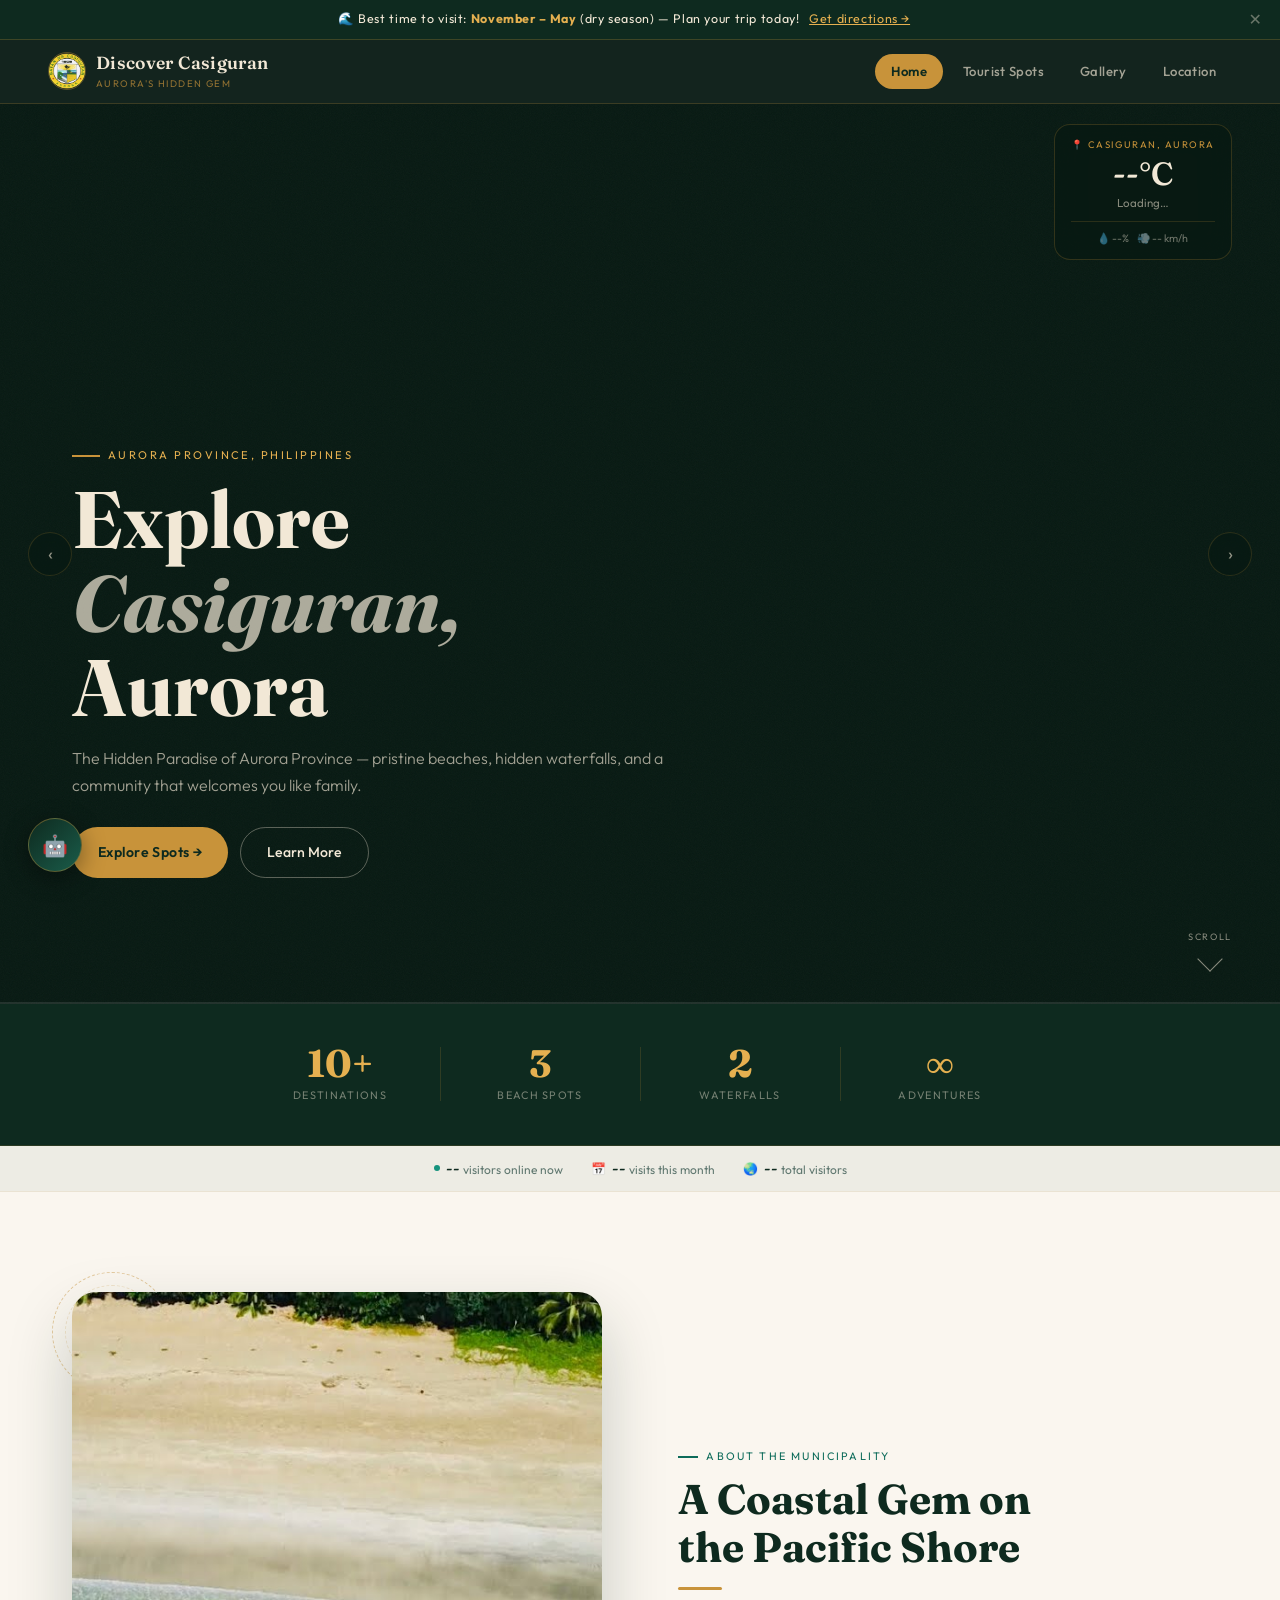
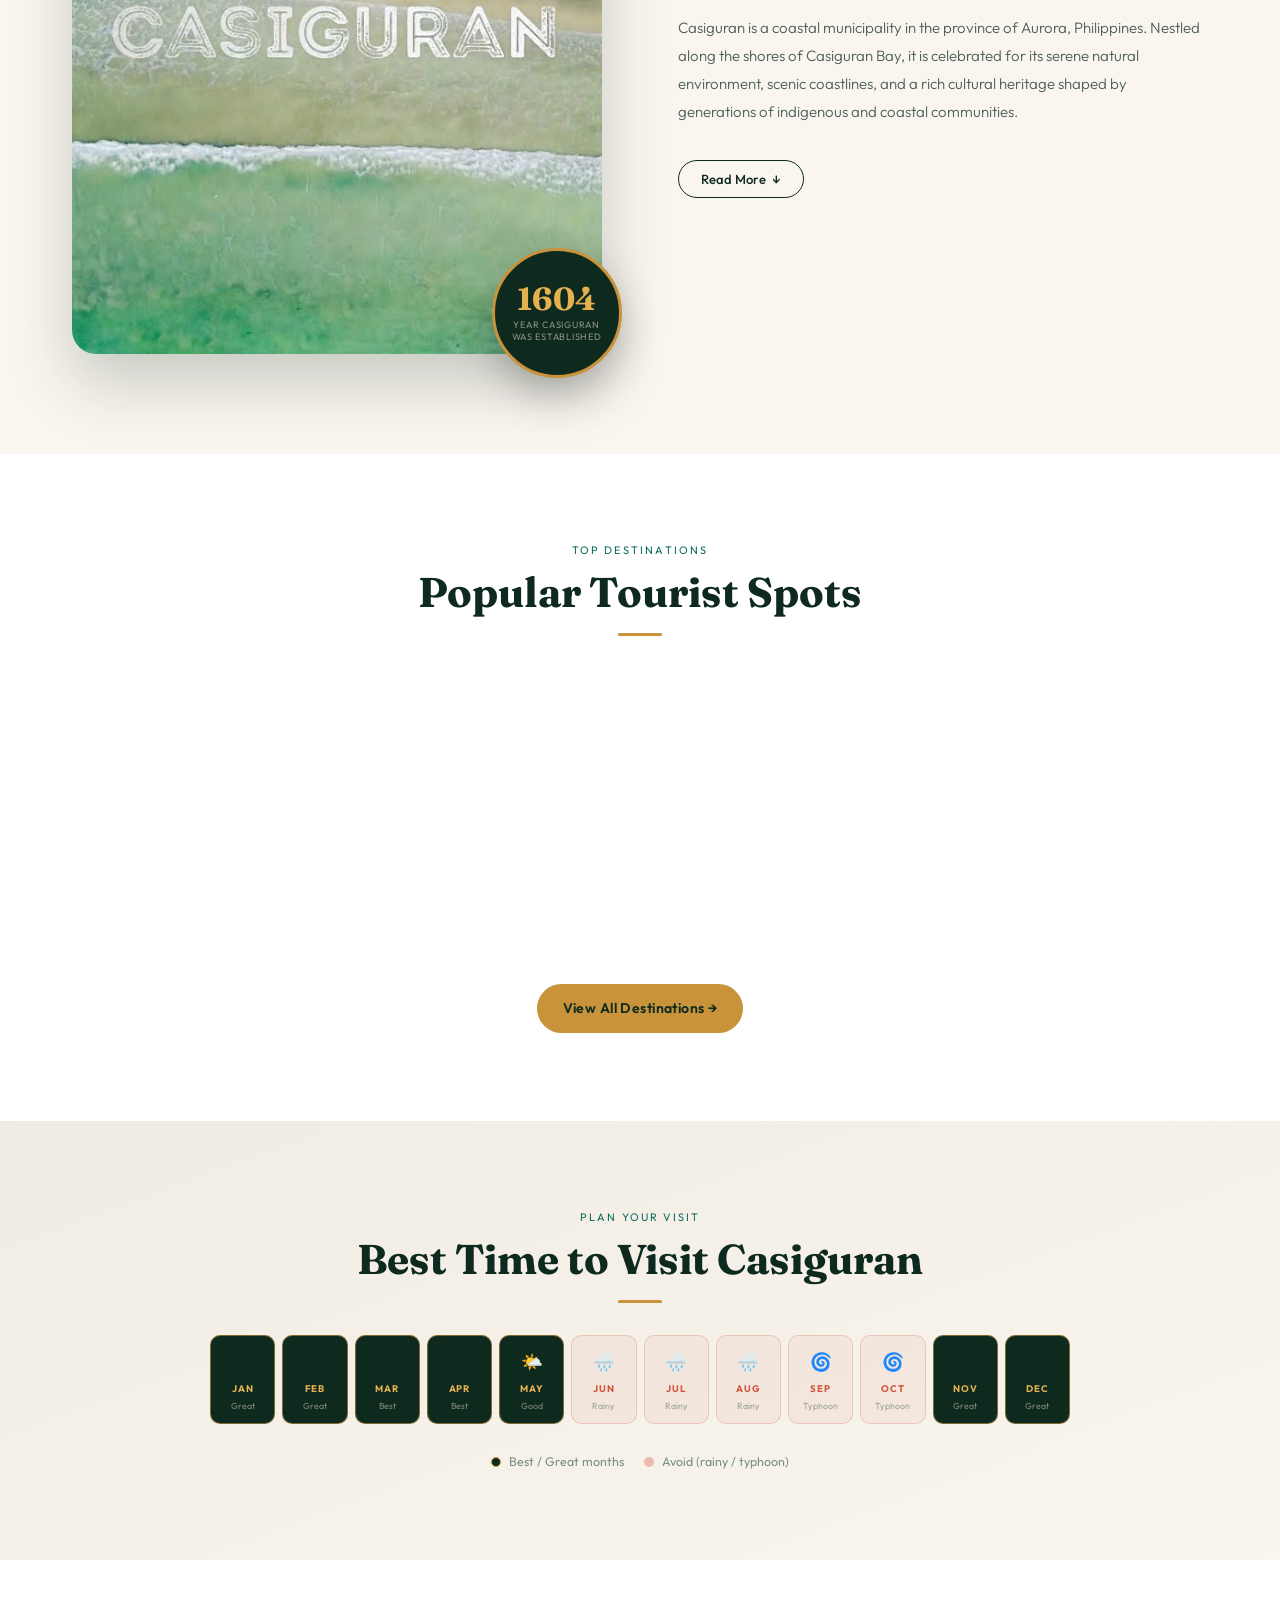
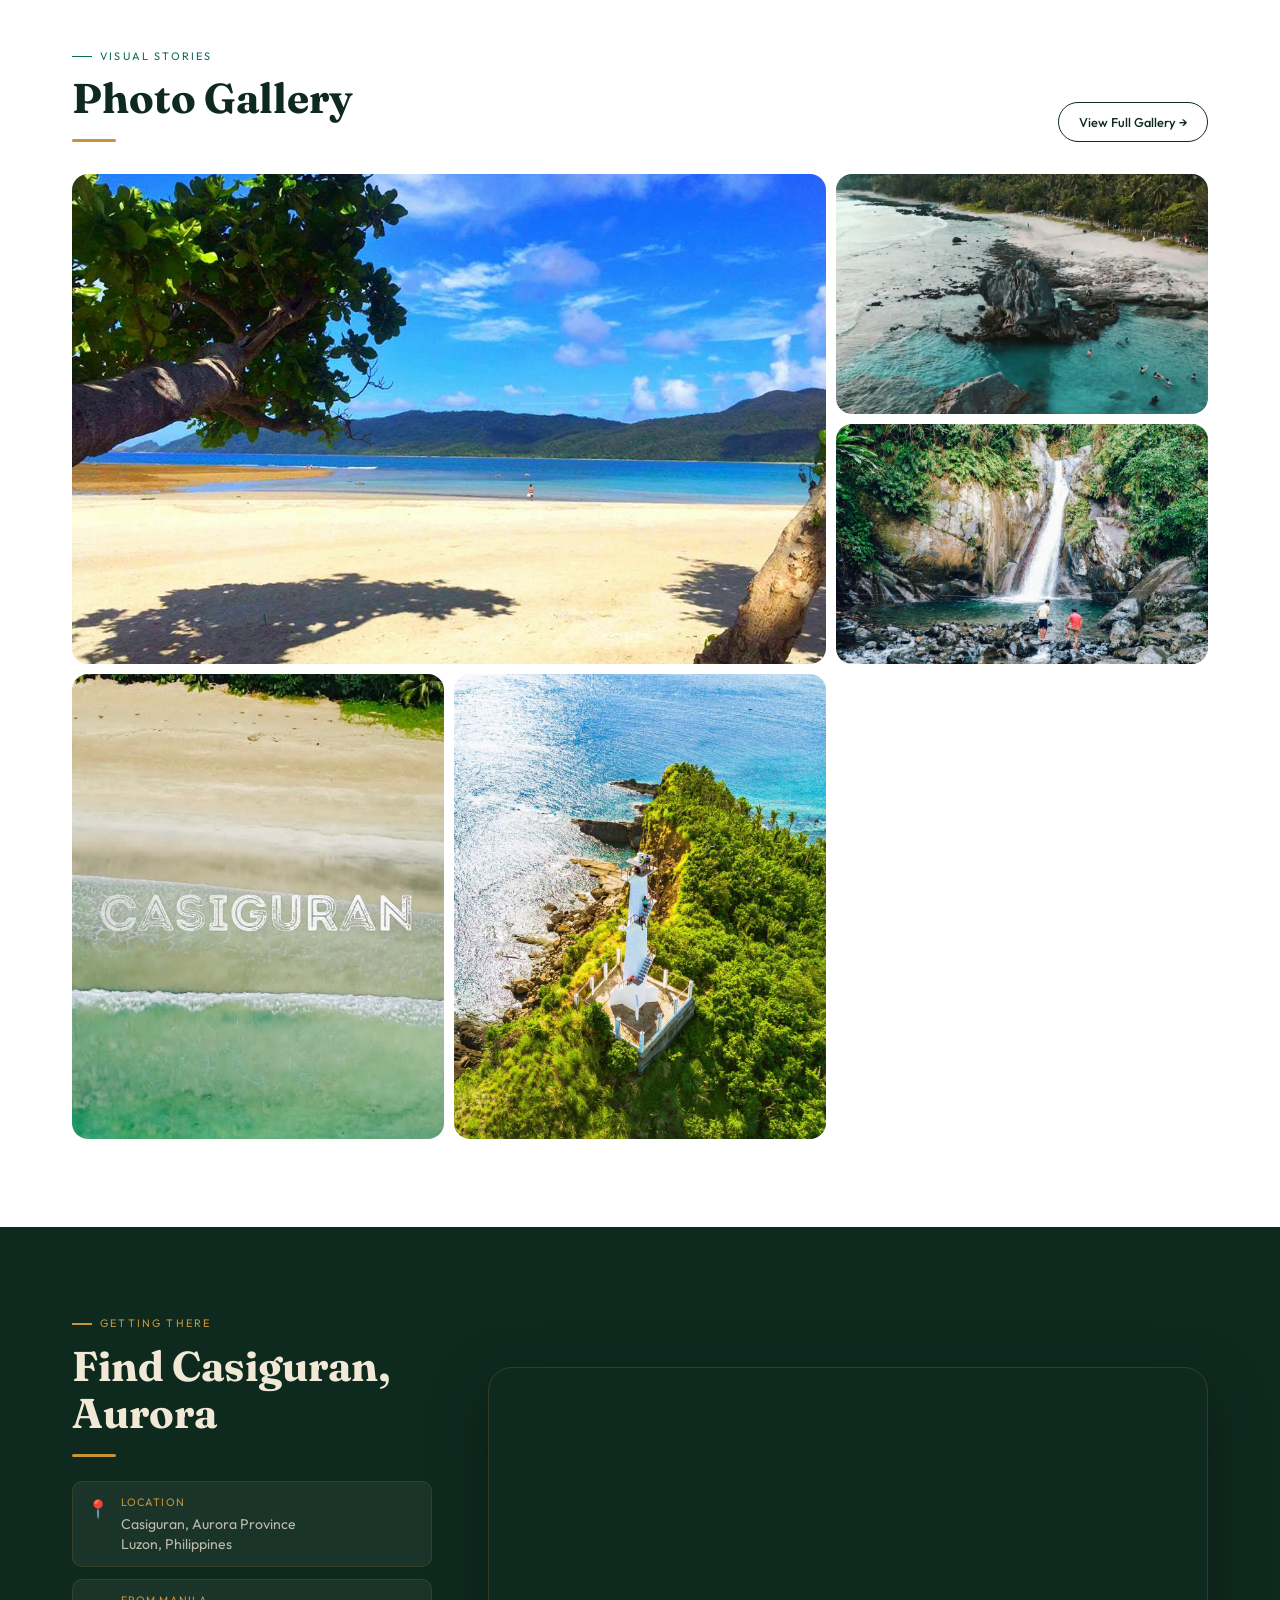
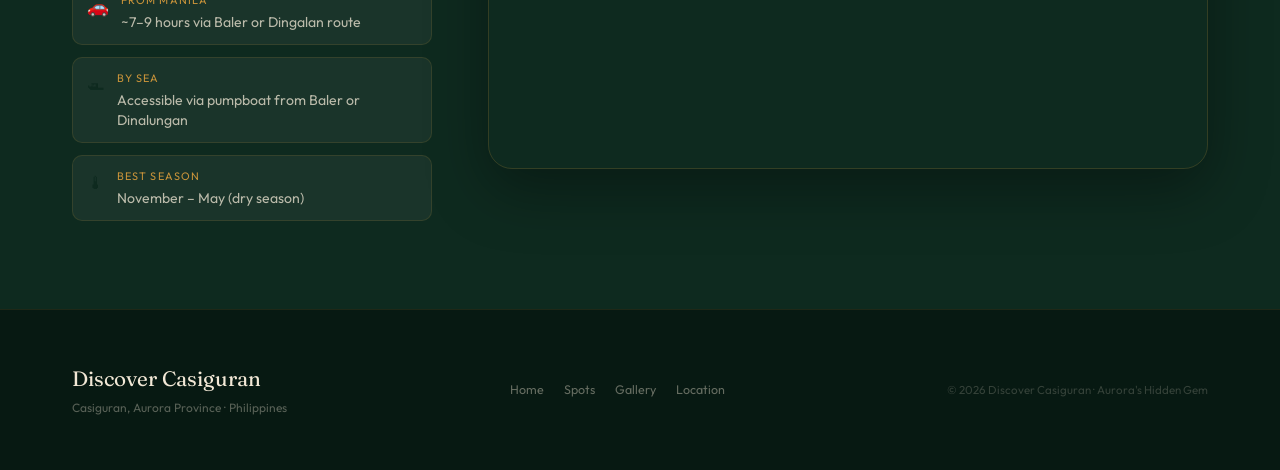
==== commit ac57abcd: "Folder and Code Restructured" ====
--- a/index.html
+++ b/index.html
@@ -8,972 +8,8 @@
 <link rel="preconnect" href="https://fonts.googleapis.com">
 <link href="https://fonts.googleapis.com/css2?family=Fraunces:ital,opsz,wght@0,9..144,300;0,9..144,600;0,9..144,700;1,9..144,400;1,9..144,600&family=Outfit:wght@300;400;500;600&display=swap" rel="stylesheet">
 
-<style>
-/* ═══════════════════════════════════════════════
-   DESIGN TOKENS
-═══════════════════════════════════════════════ */
-:root {
-  --c-forest:    #0e2a1f;
-  --c-deep:      #071912;
-  --c-teal:      #0d6b5a;
-  --c-teal-lt:   #15937d;
-  --c-gold:      #c8933a;
-  --c-gold-lt:   #e5b050;
-  --c-sand:      #f2e8d6;
-  --c-cream:     #faf6ef;
-  --c-coral:     #d4533b;
-  --c-mist:      rgba(242,232,214,0.55);
-  --c-border:    rgba(200,147,58,0.22);
-  --c-glass:     rgba(14,42,31,0.7);
-
-  --font-display: 'Fraunces', Georgia, serif;
-  --font-body:    'Outfit', system-ui, sans-serif;
-
-  --ease-out:    cubic-bezier(0.22, 1, 0.36, 1);
-  --ease-spring: cubic-bezier(0.34, 1.56, 0.64, 1);
-
-  --r-sm:  8px;
-  --r-md:  16px;
-  --r-lg:  24px;
-  --r-xl:  36px;
-
-  --nav-h: 64px;
-}
-
-/* ═══════════════════════════════════════════════
-   RESET & BASE
-═══════════════════════════════════════════════ */
-*, *::before, *::after { box-sizing: border-box; margin: 0; padding: 0; }
-html { scroll-behavior: smooth; -webkit-text-size-adjust: 100%; }
-body {
-  font-family: var(--font-body);
-  background: var(--c-cream);
-  color: var(--c-forest);
-  overflow-x: hidden;
-  line-height: 1.6;
-}
-img { display: block; width: 100%; object-fit: cover; }
-a { text-decoration: none; color: inherit; }
-button { font-family: inherit; cursor: pointer; }
-
-/* ═══════════════════════════════════════════════
-   SCROLL PROGRESS
-═══════════════════════════════════════════════ */
-#progress-bar {
-  position: fixed; top: 0; left: 0; height: 2.5px; z-index: 9999;
-  background: linear-gradient(90deg, var(--c-gold), var(--c-coral), var(--c-gold-lt));
-  width: 0%; pointer-events: none; transition: width .12s linear;
-}
-
-/* ═══════════════════════════════════════════════
-   ANNOUNCEMENT BANNER
-═══════════════════════════════════════════════ */
-#announce-bar {
-  background: var(--c-forest);
-  color: var(--c-sand);
-  text-align: center;
-  padding: 10px 48px 10px 16px;
-  font-size: .78rem;
-  letter-spacing: .05em;
-  position: relative;
-  border-bottom: 1px solid rgba(200,147,58,.25);
-  z-index: 901;
-  line-height: 1.5;
-}
-#announce-bar strong { color: var(--c-gold-lt); }
-#announce-bar a { color: var(--c-gold-lt); text-decoration: underline; margin-left: 6px; white-space: nowrap; }
-#announce-close {
-  position: absolute; right: 12px; top: 50%; transform: translateY(-50%);
-  background: none; border: none; color: rgba(242,232,214,.4); font-size: 1rem;
-  cursor: pointer; padding: 6px; line-height: 1; transition: color .2s;
-}
-#announce-close:hover { color: var(--c-sand); }
-
-/* ═══════════════════════════════════════════════
-   NAVBAR
-═══════════════════════════════════════════════ */
-.navbar {
-  position: sticky; top: 0; left: 0; right: 0; z-index: 900;
-  height: var(--nav-h);
-  display: flex; align-items: center; justify-content: space-between;
-  padding: 0 clamp(16px, 4vw, 48px);
-  background: rgba(7,25,18,.95);
-  backdrop-filter: blur(20px);
-  border-bottom: 1px solid var(--c-border);
-  transition: box-shadow .3s;
-}
-.navbar.scrolled { box-shadow: 0 4px 32px rgba(0,0,0,.4); }
-
-.logo {
-  display: flex; align-items: center; gap: 10px;
-  flex-shrink: 0;
-}
-.logo img {
-  width: 38px; height: 38px; border-radius: 50%;
-  object-fit: cover; border: 1.5px solid rgba(200,147,58,.4);
-}
-.logo-text {
-  font-family: var(--font-display);
-  font-size: 1.1rem; font-weight: 600;
-  color: var(--c-sand); letter-spacing: .02em;
-  line-height: 1.1;
-}
-.logo-sub {
-  font-size: .6rem; letter-spacing: .15em; text-transform: uppercase;
-  color: rgba(200,147,58,.7); display: block;
-}
-
-.menu { display: flex; gap: 4px; }
-.menu a {
-  padding: 7px 16px; border-radius: 30px;
-  font-size: .82rem; font-weight: 500; letter-spacing: .03em;
-  color: rgba(242,232,214,.65);
-  transition: color .2s, background .2s;
-}
-.menu a:hover { color: var(--c-sand); background: rgba(255,255,255,.09); }
-.menu a.active {
-  background: var(--c-gold); color: var(--c-forest);
-  font-weight: 600; cursor: not-allowed;
-}
-
-/* Hamburger */
-.hamburger {
-  display: none; flex-direction: column; justify-content: center;
-  gap: 5px; width: 42px; height: 42px;
-  background: transparent; border: 1px solid rgba(200,147,58,.3);
-  border-radius: 10px; cursor: pointer; padding: 10px;
-  transition: background .2s; flex-shrink: 0;
-}
-.hamburger:hover { background: rgba(255,255,255,.07); }
-.hamburger span {
-  display: block; width: 100%; height: 2px;
-  background: var(--c-sand); border-radius: 2px;
-  transition: transform .3s var(--ease-out), opacity .25s;
-}
-.hamburger.open span:nth-child(1) { transform: translateY(7px) rotate(45deg); }
-.hamburger.open span:nth-child(2) { opacity: 0; transform: scaleX(0); }
-.hamburger.open span:nth-child(3) { transform: translateY(-7px) rotate(-45deg); }
-
-/* Mobile nav */
-.mobile-nav {
-  display: none; position: fixed;
-  top: var(--nav-h); left: 0; right: 0; bottom: 0;
-  background: rgba(5,16,11,.97);
-  backdrop-filter: blur(20px);
-  z-index: 899;
-  flex-direction: column; align-items: center; justify-content: center;
-  gap: 8px; padding: 32px 24px;
-  opacity: 0; transform: translateY(-8px);
-  transition: opacity .3s, transform .3s;
-  pointer-events: none;
-}
-.mobile-nav.open {
-  display: flex; opacity: 1; transform: translateY(0);
-  pointer-events: auto;
-}
-.mobile-nav a {
-  font-family: var(--font-display);
-  font-size: 2rem; font-weight: 600;
-  color: rgba(242,232,214,.5);
-  padding: 12px 0; width: 100%; text-align: center;
-  border-bottom: 1px solid rgba(200,147,58,.1);
-  transition: color .2s;
-}
-.mobile-nav a:hover { color: var(--c-sand); }
-.mobile-nav a.active { color: var(--c-gold-lt); pointer-events: none; }
-
-@media (max-width: 680px) {
-  .menu { display: none; }
-  .hamburger { display: flex; }
-}
-
-/* ═══════════════════════════════════════════════
-   HERO
-═══════════════════════════════════════════════ */
-.hero {
-  position: relative;
-  height: 100svh; min-height: 560px;
-  overflow: hidden;
-  background: var(--c-deep);
-}
-
-.slide {
-  position: absolute; inset: 0;
-  width: 100%; height: 100%;
-  object-fit: cover; opacity: 0;
-  transform: scale(1.06);
-  transition: opacity 1.4s ease, transform 8s ease;
-}
-.slide.active { opacity: 1; transform: scale(1); }
-
-/* Layered gradient overlay */
-.hero-overlay {
-  position: absolute; inset: 0; z-index: 2;
-  background:
-    linear-gradient(to bottom, rgba(7,25,18,.35) 0%, transparent 35%, rgba(7,25,18,.75) 100%),
-    linear-gradient(105deg, rgba(7,25,18,.6) 0%, transparent 55%);
-}
-
-/* Decorative grain texture overlay */
-.hero-grain {
-  position: absolute; inset: 0; z-index: 3;
-  opacity: .04;
-  background-image: url("data:image/svg+xml,%3Csvg viewBox='0 0 256 256' xmlns='http://www.w3.org/2000/svg'%3E%3Cfilter id='noise'%3E%3CfeTurbulence type='fractalNoise' baseFrequency='0.9' numOctaves='4' stitchTiles='stitch'/%3E%3C/filter%3E%3Crect width='100%25' height='100%25' filter='url(%23noise)'/%3E%3C/svg%3E");
-  background-size: 200px;
-}
-
-/* Weather */
-#weather-widget {
-  position: absolute; top: 20px; right: clamp(16px, 4vw, 48px); z-index: 10;
-  background: rgba(7,25,18,.72); backdrop-filter: blur(16px);
-  border: 1px solid var(--c-border); border-radius: var(--r-md);
-  padding: 12px 16px; min-width: 148px; text-align: center;
-  opacity: 0; animation: fadeSlideDown .6s .9s var(--ease-out) forwards;
-}
-#weather-widget .w-location {
-  font-size: .6rem; letter-spacing: .16em; text-transform: uppercase;
-  color: var(--c-gold); margin-bottom: 4px;
-}
-#weather-widget .w-temp {
-  font-family: var(--font-display); font-size: 2rem; font-weight: 600;
-  color: var(--c-sand); line-height: 1.1;
-}
-#weather-widget .w-desc { font-size: .72rem; color: rgba(242,232,214,.55); margin-top: 3px; }
-#weather-widget .w-details {
-  display: flex; gap: 8px; justify-content: center; margin-top: 8px;
-  padding-top: 8px; border-top: 1px solid rgba(200,147,58,.18);
-  font-size: .67rem; color: rgba(242,232,214,.45);
-}
-
-/* Hero text */
-.hero-content {
-  position: absolute; bottom: clamp(80px, 14vh, 140px);
-  left: clamp(20px, 6vw, 72px); z-index: 5;
-  max-width: min(600px, calc(100% - 40px));
-}
-.hero-eyebrow {
-  font-size: .7rem; letter-spacing: .22em; text-transform: uppercase;
-  color: var(--c-gold-lt); margin-bottom: 12px;
-  opacity: 0; animation: fadeSlideUp .6s .15s var(--ease-out) forwards;
-  display: flex; align-items: center; gap: 8px;
-}
-.hero-eyebrow::before {
-  content: ''; display: block; width: 28px; height: 1.5px;
-  background: var(--c-gold);
-}
-.hero-h1 {
-  font-family: var(--font-display);
-  font-size: clamp(2.4rem, 7vw, 5rem);
-  font-weight: 700; line-height: 1.05;
-  color: var(--c-sand);
-  opacity: 0; animation: fadeSlideUp .65s .28s var(--ease-out) forwards;
-}
-.hero-h1 em { font-style: italic; color: rgba(242,232,214,.7); }
-.hero-sub {
-  margin-top: 16px; font-size: clamp(.88rem, 2vw, 1rem);
-  font-weight: 300; color: rgba(242,232,214,.65); line-height: 1.7;
-  opacity: 0; animation: fadeSlideUp .65s .42s var(--ease-out) forwards;
-}
-.hero-actions {
-  margin-top: 28px; display: flex; gap: 12px; flex-wrap: wrap;
-  opacity: 0; animation: fadeSlideUp .65s .56s var(--ease-out) forwards;
-}
-
-/* Slide nav */
-.slide-dots {
-  position: absolute; bottom: clamp(28px, 5vh, 48px); left: 50%;
-  transform: translateX(-50%); z-index: 10;
-  display: flex; gap: 8px;
-}
-.dot {
-  width: 7px; height: 7px; border-radius: 50%;
-  border: 1.5px solid rgba(242,232,214,.5);
-  background: transparent; cursor: pointer;
-  transition: all .3s var(--ease-out); padding: 0;
-}
-.dot.active { background: var(--c-gold); border-color: var(--c-gold); transform: scale(1.4); }
-
-.slider-arrow {
-  position: absolute; top: 50%; z-index: 10;
-  transform: translateY(-50%);
-  width: 44px; height: 44px; border-radius: 50%;
-  background: rgba(7,25,18,.55); backdrop-filter: blur(8px);
-  border: 1px solid rgba(200,147,58,.3);
-  color: var(--c-sand); font-size: 1.15rem;
-  cursor: pointer; display: flex; align-items: center; justify-content: center;
-  opacity: .6; transition: all .2s;
-}
-.slider-arrow:hover { background: var(--c-gold); color: var(--c-forest); opacity: 1; }
-.slider-arrow.prev { left: clamp(12px, 3vw, 28px); }
-.slider-arrow.next { right: clamp(12px, 3vw, 28px); }
-
-/* Progress bar (slide) */
-.slider-progress {
-  position: absolute; bottom: 0; left: 0; right: 0; z-index: 10;
-  height: 2px; background: rgba(255,255,255,.1);
-}
-.slider-progress-fill {
-  height: 100%;
-  background: linear-gradient(to right, var(--c-gold), var(--c-coral));
-  width: 0%; transition: width .1s linear;
-}
-
-/* Scroll indicator */
-.scroll-hint {
-  position: absolute; bottom: clamp(22px, 4vh, 36px); right: clamp(20px, 4vw, 48px);
-  z-index: 10; display: flex; flex-direction: column; align-items: center; gap: 5px;
-  opacity: .55; cursor: pointer; transition: opacity .2s;
-  animation: hintBounce 2.5s 1.8s infinite;
-}
-.scroll-hint:hover { opacity: .9; }
-.scroll-hint span { font-size: .58rem; letter-spacing: .18em; text-transform: uppercase; color: var(--c-sand); }
-.scroll-hint-arrow {
-  width: 18px; height: 18px;
-  border-right: 1.5px solid var(--c-sand);
-  border-bottom: 1.5px solid var(--c-sand);
-  transform: rotate(45deg);
-}
-
-@keyframes fadeSlideDown { to { opacity: 1; transform: translateY(0); } from { opacity: 0; transform: translateY(-10px); } }
-@keyframes fadeSlideUp   { to { opacity: 1; transform: translateY(0); } from { opacity: 0; transform: translateY(14px); } }
-@keyframes hintBounce    { 0%,100%{ transform: translateY(0) } 50%{ transform: translateY(7px) } }
-
-/* ═══════════════════════════════════════════════
-   STATS STRIP
-═══════════════════════════════════════════════ */
-.stats-strip {
-  background: var(--c-forest);
-  padding: clamp(20px, 4vw, 32px) clamp(16px, 5vw, 64px);
-  display: flex; justify-content: center; flex-wrap: wrap;
-  gap: 0; border-bottom: 1px solid rgba(200,147,58,.15);
-}
-.stat-item {
-  flex: 1; min-width: 100px; max-width: 200px;
-  text-align: center; padding: 8px 20px;
-  position: relative;
-}
-.stat-item + .stat-item::before {
-  content: ''; position: absolute; left: 0; top: 15%; height: 70%;
-  width: 1px; background: rgba(200,147,58,.18);
-}
-.stat-num {
-  font-family: var(--font-display); font-size: clamp(1.8rem, 4vw, 2.4rem);
-  font-weight: 700; color: var(--c-gold-lt); line-height: 1;
-}
-.stat-label {
-  font-size: .68rem; color: rgba(242,232,214,.45);
-  letter-spacing: .12em; text-transform: uppercase; margin-top: 5px;
-}
-
-/* ═══════════════════════════════════════════════
-   VISITOR STRIP
-═══════════════════════════════════════════════ */
-#visitor-strip {
-  background: rgba(14,42,31,.05);
-  border-bottom: 1px solid rgba(200,147,58,.1);
-  padding: 10px clamp(16px, 4vw, 48px);
-  display: flex; align-items: center; justify-content: center;
-  gap: clamp(12px, 3vw, 28px); flex-wrap: wrap;
-  font-size: .75rem; color: #607870;
-}
-.vc-item { display: flex; align-items: center; gap: 6px; }
-.vc-num {
-  font-family: var(--font-display); font-size: 1rem;
-  font-weight: 600; color: var(--c-forest);
-}
-.vc-dot {
-  width: 6px; height: 6px; border-radius: 50%;
-  background: var(--c-teal-lt); animation: livePulse 2s infinite;
-}
-@keyframes livePulse { 0%,100%{ opacity:1; transform:scale(1) } 50%{ opacity:.4; transform:scale(1.5) } }
-
-/* ═══════════════════════════════════════════════
-   SHARED SECTION ELEMENTS
-═══════════════════════════════════════════════ */
-.section-eyebrow {
-  font-size: .68rem; letter-spacing: .2em; text-transform: uppercase;
-  color: var(--c-teal); margin-bottom: 10px;
-  display: flex; align-items: center; gap: 8px;
-}
-.section-eyebrow::before {
-  content: ''; display: inline-block; width: 20px; height: 1.5px;
-  background: var(--c-teal);
-}
-.section-title {
-  font-family: var(--font-display);
-  font-size: clamp(1.7rem, 4vw, 2.6rem);
-  font-weight: 700; color: var(--c-forest); line-height: 1.15;
-}
-.section-rule {
-  width: 44px; height: 3px; border-radius: 2px;
-  background: var(--c-gold); margin-top: 16px;
-}
-
-/* Buttons */
-.btn-primary {
-  display: inline-flex; align-items: center; gap: 8px;
-  padding: 13px 26px; border-radius: 50px;
-  background: var(--c-gold); color: var(--c-forest);
-  font-size: .88rem; font-weight: 600; letter-spacing: .03em;
-  border: none; transition: transform .2s var(--ease-spring), box-shadow .2s;
-}
-.btn-primary:hover { transform: translateY(-2px); box-shadow: 0 8px 24px rgba(200,147,58,.4); }
-.btn-primary:active { transform: translateY(0); }
-
-.btn-ghost {
-  display: inline-flex; align-items: center; gap: 8px;
-  padding: 13px 26px; border-radius: 50px;
-  background: transparent; color: var(--c-sand);
-  font-size: .88rem; font-weight: 500;
-  border: 1.5px solid rgba(242,232,214,.35);
-  transition: border-color .2s, background .2s;
-}
-.btn-ghost:hover { border-color: rgba(242,232,214,.7); background: rgba(242,232,214,.07); }
-
-/* ═══════════════════════════════════════════════
-   ABOUT SECTION
-═══════════════════════════════════════════════ */
-.about-section {
-  display: grid;
-  grid-template-columns: 1fr 1fr;
-  gap: clamp(40px, 6vw, 88px);
-  padding: clamp(56px, 8vw, 100px) clamp(20px, 6vw, 72px);
-  align-items: center;
-}
-
-.about-img-wrap { position: relative; }
-
-.about-img-main {
-  border-radius: var(--r-lg); overflow: hidden;
-  aspect-ratio: 4/5; box-shadow: 0 28px 64px rgba(14,42,31,.22);
-  position: relative;
-}
-.about-img-main img { height: 100%; }
-
-/* Decorative sticker card */
-.about-badge {
-  position: absolute; bottom: -24px; right: -20px;
-  width: 130px; height: 130px; border-radius: 50%;
-  background: var(--c-forest);
-  border: 3px solid var(--c-gold);
-  display: flex; flex-direction: column;
-  align-items: center; justify-content: center; text-align: center;
-  box-shadow: 0 16px 40px rgba(0,0,0,.25);
-  animation: slowSpin 20s linear infinite;
-  z-index: 2;
-}
-.about-badge-num {
-  font-family: var(--font-display); font-size: 2rem;
-  font-weight: 700; color: var(--c-gold-lt); line-height: 1;
-}
-.about-badge-label {
-  font-size: .58rem; color: rgba(242,232,214,.55);
-  letter-spacing: .08em; text-transform: uppercase;
-  margin-top: 4px; line-height: 1.3; padding: 0 8px;
-}
-
-/* Decorative element */
-.about-deco {
-  position: absolute; top: -20px; left: -20px;
-  width: 120px; height: 120px; border-radius: 50%;
-  border: 1.5px dashed rgba(200,147,58,.45);
-  pointer-events: none; animation: slowSpin 25s linear infinite reverse;
-}
-.about-deco::after {
-  content: ''; position: absolute; inset: 12px; border-radius: 50%;
-  border: 1px dashed rgba(200,147,58,.2);
-}
-
-@keyframes slowSpin { from{ transform: rotate(0deg) } to{ transform: rotate(360deg) } }
-
-.about-copy { padding: 8px 0; }
-.about-body {
-  margin-top: 24px; font-size: .94rem; line-height: 1.85;
-  color: #4a5e56; font-weight: 300;
-}
-.about-body p { margin-bottom: 14px; }
-.more-content { overflow: hidden; max-height: 0; transition: max-height .6s var(--ease-out); }
-.more-content.open { max-height: 600px; }
-
-.read-more-btn {
-  margin-top: 20px; padding: 10px 22px; border-radius: 50px;
-  border: 1.5px solid var(--c-forest); background: transparent;
-  color: var(--c-forest); font-size: .82rem; font-weight: 500;
-  display: inline-flex; align-items: center; gap: 6px;
-  transition: background .2s, color .2s;
-}
-.read-more-btn:hover { background: var(--c-forest); color: var(--c-sand); }
-.rmb-arrow { display: inline-block; transition: transform .3s var(--ease-out); }
-.read-more-btn.open .rmb-arrow { transform: rotate(180deg); }
-
-/* ═══════════════════════════════════════════════
-   HIGHLIGHTS / SPOTS
-═══════════════════════════════════════════════ */
-.highlights-section {
-  padding: clamp(56px, 8vw, 88px) clamp(20px, 6vw, 72px);
-  background: #fff;
-}
-.highlights-header {
-  text-align: center; margin-bottom: 48px;
-}
-.highlights-header .section-eyebrow { justify-content: center; }
-.highlights-header .section-eyebrow::before { display: none; }
-.highlights-header .section-rule { margin: 16px auto 0; }
-
-.highlights-grid {
-  display: flex;
-  flex-wrap: wrap;
-  justify-content: center;
-  gap: 22px;
-}
-.highlights-grid .highlight-card {
-  flex: 1 1 280px;
-  max-width: 340px;
-}
-.highlight-card {
-  border-radius: var(--r-lg); overflow: hidden;
-  position: relative; cursor: pointer;
-  box-shadow: 0 4px 24px rgba(14,42,31,.1);
-  transition: transform .35s var(--ease-out), box-shadow .35s;
-  opacity: 0; transform: translateY(22px);
-}
-.highlight-card.visible {
-  animation: revealUp .55s var(--ease-out) forwards;
-}
-@keyframes revealUp { to{ opacity:1; transform:translateY(0) } }
-.highlight-card:hover { transform: translateY(-8px); box-shadow: 0 20px 48px rgba(14,42,31,.2); }
-.highlight-card img { height: 260px; transition: transform .55s var(--ease-out); }
-.highlight-card:hover img { transform: scale(1.07); }
-.hc-overlay {
-  position: absolute; inset: 0;
-  background: linear-gradient(to top, rgba(7,25,18,.92) 0%, rgba(7,25,18,.05) 55%, transparent 100%);
-  padding: 22px; display: flex; flex-direction: column; justify-content: flex-end;
-}
-.hc-badge {
-  font-size: .64rem; letter-spacing: .1em; text-transform: uppercase;
-  color: var(--c-gold); margin-bottom: 7px;
-}
-.hc-title {
-  font-family: var(--font-display); font-size: 1.35rem;
-  font-weight: 600; color: var(--c-sand); line-height: 1.2; margin-bottom: 7px;
-}
-.hc-desc { font-size: .78rem; color: rgba(242,232,214,.65); line-height: 1.55; }
-.hc-link {
-  display: inline-flex; align-items: center; gap: 6px;
-  margin-top: 14px; font-size: .75rem; font-weight: 600;
-  color: var(--c-gold); letter-spacing: .06em; text-transform: uppercase;
-  transition: gap .2s;
-}
-.highlight-card:hover .hc-link { gap: 10px; }
-
-.spots-cta { text-align: center; margin-top: 40px; }
-
-/* ═══════════════════════════════════════════════
-   BEST TIME
-═══════════════════════════════════════════════ */
-.best-time-section {
-  padding: clamp(56px, 8vw, 88px) clamp(20px, 6vw, 72px);
-  background: linear-gradient(160deg, #f0ece3 0%, var(--c-cream) 100%);
-  text-align: center;
-}
-.best-time-section .section-eyebrow { justify-content: center; }
-.best-time-section .section-eyebrow::before { display: none; }
-.best-time-section .section-rule { margin: 16px auto 32px; }
-
-.months-grid {
-  display: grid;
-  grid-template-columns: repeat(12, 1fr);
-  gap: 7px; max-width: 860px; margin: 0 auto 28px;
-}
-.month-card {
-  border-radius: 10px; padding: 12px 4px;
-  border: 1.5px solid transparent;
-  transition: transform .2s var(--ease-spring), box-shadow .2s;
-  cursor: default;
-}
-.month-card:hover { transform: translateY(-4px); box-shadow: 0 8px 20px rgba(14,42,31,.12); }
-.month-card.best { background: var(--c-forest); border-color: rgba(200,147,58,.6); }
-.month-card.avoid { background: rgba(212,83,59,.07); border-color: rgba(212,83,59,.22); }
-.m-icon { font-size: 1.1rem; margin-bottom: 5px; }
-.m-name {
-  font-size: .6rem; font-weight: 700; letter-spacing: .08em;
-  text-transform: uppercase; margin-bottom: 3px;
-}
-.month-card.best .m-name { color: var(--c-gold-lt); }
-.month-card.avoid .m-name { color: var(--c-coral); }
-.m-label { font-size: .55rem; line-height: 1.3; color: rgba(107,123,114,.65); }
-.month-card.best .m-label { color: rgba(242,232,214,.5); }
-
-.bt-legend {
-  display: flex; gap: 20px; justify-content: center;
-  flex-wrap: wrap; margin-top: 8px;
-}
-.bt-legend-item { display: flex; align-items: center; gap: 8px; font-size: .78rem; color: #7a8f86; }
-.bt-dot { width: 10px; height: 10px; border-radius: 50%; }
-.bt-dot.best { background: var(--c-forest); border: 1.5px solid var(--c-gold); }
-.bt-dot.avoid { background: rgba(212,83,59,.35); }
-
-/* ═══════════════════════════════════════════════
-   GALLERY TEASER
-═══════════════════════════════════════════════ */
-.gallery-section {
-  padding: clamp(56px, 8vw, 88px) clamp(20px, 6vw, 72px);
-  background: #fff;
-}
-.gallery-header {
-  display: flex; align-items: flex-end; justify-content: space-between;
-  margin-bottom: 32px; flex-wrap: wrap; gap: 16px;
-}
-.view-all-btn {
-  padding: 9px 20px; border-radius: 50px;
-  border: 1.5px solid var(--c-forest); background: transparent;
-  color: var(--c-forest); font-size: .8rem; font-weight: 500;
-  display: inline-flex; align-items: center; gap: 6px;
-  white-space: nowrap; transition: background .2s, color .2s;
-}
-.view-all-btn:hover { background: var(--c-forest); color: var(--c-sand); }
-
-.gallery-mosaic {
-  display: grid;
-  grid-template-columns: repeat(3, 1fr);
-  grid-template-rows: 240px 240px;
-  gap: 10px;
-}
-.gm-item {
-  border-radius: var(--r-md); overflow: hidden;
-  position: relative; cursor: pointer;
-}
-.gm-item:first-child { grid-column: span 2; grid-row: span 2; }
-.gm-item img { height: 100%; transition: transform .55s var(--ease-out); }
-.gm-item:hover img { transform: scale(1.07); }
-.gm-overlay {
-  position: absolute; inset: 0;
-  background: rgba(7,25,18,0);
-  transition: background .3s;
-  display: flex; align-items: center; justify-content: center;
-}
-.gm-item:hover .gm-overlay { background: rgba(7,25,18,.35); }
-.gm-zoom {
-  width: 42px; height: 42px; border-radius: 50%;
-  background: white; color: var(--c-forest);
-  font-size: 1rem; display: flex; align-items: center; justify-content: center;
-  opacity: 0; transform: scale(.7);
-  transition: opacity .3s, transform .3s var(--ease-spring);
-}
-.gm-item:hover .gm-zoom { opacity: 1; transform: scale(1); }
-
-/* Lightbox */
-.lightbox {
-  display: none; position: fixed; inset: 0; z-index: 2000;
-  background: rgba(5,15,10,.93); backdrop-filter: blur(10px);
-  align-items: center; justify-content: center; padding: 20px;
-  flex-direction: column;
-}
-.lightbox.open { display: flex; }
-.lightbox img {
-  max-width: 90vw; max-height: 80vh;
-  border-radius: var(--r-md); object-fit: contain; width: auto;
-}
-.lb-close {
-  position: absolute; top: 20px; right: 24px;
-  background: rgba(242,232,214,.12); border: none;
-  color: var(--c-sand); font-size: 1.2rem;
-  width: 42px; height: 42px; border-radius: 50%;
-  cursor: pointer; display: flex; align-items: center; justify-content: center;
-  transition: background .2s;
-}
-.lb-close:hover { background: rgba(242,232,214,.22); }
-.lb-caption { margin-top: 14px; color: rgba(242,232,214,.55); font-size: .82rem; }
-
-/* ═══════════════════════════════════════════════
-   MAP
-═══════════════════════════════════════════════ */
-.map-section {
-  padding: clamp(56px, 8vw, 88px) clamp(20px, 6vw, 72px);
-  background: var(--c-forest);
-}
-.map-inner {
-  display: grid; grid-template-columns: 1fr 2fr;
-  gap: clamp(32px, 5vw, 56px); align-items: center;
-}
-.map-copy .section-title { color: var(--c-sand); }
-.map-copy .section-eyebrow { color: var(--c-gold); }
-.map-copy .section-eyebrow::before { background: var(--c-gold); }
-.map-copy .section-rule { background: var(--c-gold); }
-
-.map-details {
-  margin-top: 24px; display: flex; flex-direction: column; gap: 12px;
-}
-.map-detail {
-  display: flex; align-items: flex-start; gap: 12px;
-  padding: 12px 14px; border-radius: 10px;
-  background: rgba(255,255,255,.05);
-  border: 1px solid rgba(200,147,58,.15);
-}
-.md-icon { font-size: 1.1rem; flex-shrink: 0; margin-top: 1px; }
-.md-label { font-size: .68rem; text-transform: uppercase; letter-spacing: .1em; color: var(--c-gold); margin-bottom: 2px; }
-.md-val { font-size: .88rem; color: rgba(242,232,214,.75); line-height: 1.45; }
-
-.map-frame {
-  border-radius: var(--r-lg); overflow: hidden;
-  box-shadow: 0 20px 60px rgba(0,0,0,.35);
-  border: 1px solid rgba(200,147,58,.2);
-}
-.map-frame iframe { display: block; width: 100%; height: 400px; border: none; }
-
-/* ═══════════════════════════════════════════════
-   FOOTER
-═══════════════════════════════════════════════ */
-footer {
-  background: #071912;
-  padding: clamp(32px, 5vw, 52px) clamp(20px, 6vw, 72px);
-  display: flex; align-items: center; justify-content: space-between;
-  flex-wrap: wrap; gap: 20px;
-  border-top: 1px solid rgba(200,147,58,.12);
-}
-.footer-brand .logo-name {
-  font-family: var(--font-display); font-size: 1.3rem; color: var(--c-sand);
-}
-.footer-brand p { font-size: .75rem; color: rgba(242,232,214,.35); margin-top: 3px; }
-.footer-links { display: flex; flex-wrap: wrap; gap: 20px; }
-.footer-links a { font-size: .78rem; color: rgba(242,232,214,.4); transition: color .2s; }
-.footer-links a:hover { color: var(--c-sand); }
-.footer-copy { font-size: .72rem; color: rgba(242,232,214,.2); }
-
-/* ═══════════════════════════════════════════════
-   BACK TO TOP
-═══════════════════════════════════════════════ */
-#backTop {
-  position: fixed; bottom: 28px; right: 28px; z-index: 800;
-  width: 44px; height: 44px; border-radius: 50%;
-  background: var(--c-forest); color: var(--c-sand);
-  border: 1px solid rgba(200,147,58,.3); font-size: 1rem;
-  cursor: pointer; display: flex; align-items: center; justify-content: center;
-  box-shadow: 0 4px 20px rgba(14,42,31,.4);
-  opacity: 0; transform: translateY(10px);
-  transition: opacity .3s, transform .3s, background .2s;
-  pointer-events: none;
-}
-#backTop.visible { opacity: 1; transform: translateY(0); pointer-events: auto; }
-#backTop:hover { background: var(--c-gold); color: var(--c-forest); }
-
-/* ═══════════════════════════════════════════════
-   TOAST
-═══════════════════════════════════════════════ */
-#site-toast {
-  position: fixed; top: 76px; left: 50%;
-  transform: translateX(-50%) translateY(-12px);
-  background: var(--c-forest); border: 1px solid rgba(200,147,58,.4);
-  border-radius: var(--r-md); padding: 12px 20px;
-  display: flex; align-items: center; gap: 10px;
-  box-shadow: 0 8px 32px rgba(0,0,0,.4);
-  opacity: 0; pointer-events: none;
-  transition: opacity .3s, transform .3s; z-index: 9999;
-  min-width: 260px; max-width: calc(100vw - 40px);
-}
-#site-toast.show { opacity: 1; transform: translateX(-50%) translateY(0); }
-.toast-icon { font-size: .9rem; flex-shrink: 0; }
-.toast-title { font-size: .8rem; font-weight: 600; color: var(--c-sand); }
-.toast-sub { font-size: .68rem; color: rgba(200,147,58,.8); margin-top: 1px; }
-
-/* ═══════════════════════════════════════════════
-   RESPONSIVE BREAKPOINTS
-═══════════════════════════════════════════════ */
-@media (max-width: 960px) {
-  .about-section { grid-template-columns: 1fr; gap: 40px; }
-  .about-img-wrap { max-width: 440px; margin: 0 auto; }
-  .map-inner { grid-template-columns: 1fr; }
-  .map-frame iframe { height: 320px; }
-}
-@media (max-width: 720px) {
-  .months-grid { grid-template-columns: repeat(6, 1fr); }
-  .gallery-mosaic { grid-template-rows: 180px 180px; }
-  .slider-arrow { display: none; }
-  #weather-widget { display: none; }
-}
-@media (max-width: 540px) {
-  .hero-actions { flex-direction: column; }
-  .hero-actions .btn-primary,
-  .hero-actions .btn-ghost { text-align: center; justify-content: center; width: 100%; max-width: 280px; }
-  .gallery-mosaic {
-    grid-template-columns: 1fr 1fr;
-    grid-template-rows: 160px 160px 160px;
-  }
-  .gm-item:first-child { grid-column: span 2; grid-row: span 1; }
-  .months-grid { grid-template-columns: repeat(4, 1fr); }
-  footer { flex-direction: column; }
-  #backTop { bottom: 16px; right: 16px; }
-  .about-badge { right: -8px; bottom: -16px; width: 110px; height: 110px; }
-  .about-badge-num { font-size: 1.7rem; }
-}
-
-/* ═══════════════════════════════════════════════
-   AI CHAT WIDGET
-═══════════════════════════════════════════════ */
-#ai-chat-btn {
-  position: fixed; bottom: 28px; left: 28px; z-index: 1000;
-  width: 54px; height: 54px; border-radius: 50%;
-  background: linear-gradient(135deg, var(--c-forest), #1a5c4a);
-  border: 1.5px solid rgba(200,147,58,.4);
-  cursor: pointer; display: flex; align-items: center; justify-content: center;
-  font-size: 1.3rem;
-  box-shadow: 0 6px 24px rgba(0,0,0,.4);
-  transition: transform .2s var(--ease-spring), box-shadow .2s;
-  animation: chatPulse 3s ease infinite;
-}
-#ai-chat-btn:hover { transform: scale(1.1); box-shadow: 0 10px 32px rgba(0,0,0,.5); }
-#ai-chat-btn.open { animation: none; transform: rotate(180deg); }
-#ai-chat-btn::before {
-  content: 'AI Guide';
-  position: absolute; left: 62px;
-  background: var(--c-forest); color: var(--c-sand);
-  font-family: var(--font-body); font-size: .68rem; font-weight: 600;
-  letter-spacing: .05em; white-space: nowrap;
-  padding: 5px 12px; border-radius: 20px;
-  border: 1px solid rgba(200,147,58,.3);
-  opacity: 0; pointer-events: none; transition: opacity .2s;
-}
-#ai-chat-btn:hover::before { opacity: 1; }
-#ai-chat-btn.open::before { display: none; }
-@keyframes chatPulse {
-  0%,100% { box-shadow: 0 6px 24px rgba(0,0,0,.4), 0 0 0 0 rgba(200,147,58,.5); }
-  70%      { box-shadow: 0 6px 24px rgba(0,0,0,.4), 0 0 0 12px rgba(200,147,58,0); }
-}
-
-#ai-chat-window {
-  position: fixed; bottom: 96px; left: 28px;
-  width: min(360px, calc(100vw - 40px));
-  max-height: min(540px, calc(100svh - 120px));
-  background: #0a1a11;
-  border: 1px solid rgba(200,147,58,.22);
-  border-radius: 20px;
-  box-shadow: 0 24px 60px rgba(0,0,0,.65);
-  display: flex; flex-direction: column; overflow: hidden;
-  z-index: 999; opacity: 0;
-  transform: translateY(14px) scale(.97);
-  pointer-events: none;
-  transition: opacity .3s var(--ease-out), transform .3s var(--ease-out);
-}
-#ai-chat-window.open {
-  opacity: 1; transform: translateY(0) scale(1);
-  pointer-events: auto;
-}
-
-.chat-header {
-  padding: 14px 16px;
-  background: linear-gradient(135deg, #112318 0%, #0d1e14 100%);
-  border-bottom: 1px solid rgba(200,147,58,.18);
-  display: flex; align-items: center; gap: 10px; flex-shrink: 0;
-}
-.chat-avatar {
-  width: 36px; height: 36px; border-radius: 50%;
-  background: linear-gradient(135deg, var(--c-gold), var(--c-gold-lt));
-  display: flex; align-items: center; justify-content: center;
-  font-size: 1rem; flex-shrink: 0;
-}
-.chat-header-info h4 {
-  font-family: var(--font-display); font-size: .9rem;
-  color: var(--c-sand); font-weight: 700; margin-bottom: 1px;
-}
-.chat-header-info p {
-  font-size: .6rem; color: rgba(200,147,58,.8);
-  letter-spacing: .08em; text-transform: uppercase; line-height: 1;
-}
-.chat-status {
-  margin-left: auto; display: flex; align-items: center;
-  gap: 5px; font-size: .62rem; color: rgba(242,232,214,.35);
-}
-.chat-status-dot {
-  width: 6px; height: 6px; border-radius: 50%;
-  background: #4ccc88; animation: livePulse 2s infinite;
-}
-
-#chat-messages {
-  flex: 1; overflow-y: auto; padding: 14px;
-  display: flex; flex-direction: column; gap: 10px;
-  scrollbar-width: thin; scrollbar-color: rgba(200,147,58,.18) transparent;
-}
-#chat-messages::-webkit-scrollbar { width: 4px; }
-#chat-messages::-webkit-scrollbar-thumb { background: rgba(200,147,58,.22); border-radius: 4px; }
-
-.msg { display: flex; gap: 7px; align-items: flex-end; }
-.msg.user { flex-direction: row-reverse; }
-.msg-bubble {
-  max-width: 84%; padding: 9px 13px; border-radius: 14px;
-  font-size: .8rem; line-height: 1.55;
-}
-.msg.bot .msg-bubble {
-  background: rgba(255,255,255,.06);
-  border: 1px solid rgba(255,255,255,.07);
-  color: rgba(242,232,214,.85);
-  border-bottom-left-radius: 4px;
-}
-.msg.user .msg-bubble {
-  background: linear-gradient(135deg, #112318, #163224);
-  border: 1px solid rgba(200,147,58,.28);
-  color: var(--c-sand); border-bottom-right-radius: 4px;
-}
-.msg-icon {
-  width: 24px; height: 24px; border-radius: 50%; flex-shrink: 0;
-  display: flex; align-items: center; justify-content: center; font-size: .7rem;
-}
-.msg.bot .msg-icon { background: rgba(200,147,58,.12); border: 1px solid rgba(200,147,58,.28); }
-.msg.user .msg-icon { background: rgba(242,232,214,.08); border: 1px solid rgba(242,232,214,.12); }
-
-.typing-indicator { display: flex; gap: 4px; padding: 12px 14px; align-items: center; }
-.typing-dot {
-  width: 5px; height: 5px; border-radius: 50%;
-  background: rgba(200,147,58,.6);
-  animation: typeBounce 1.2s infinite;
-}
-.typing-dot:nth-child(2) { animation-delay: .2s; }
-.typing-dot:nth-child(3) { animation-delay: .4s; }
-@keyframes typeBounce { 0%,60%,100%{ transform:translateY(0); opacity:.5; } 30%{ transform:translateY(-5px); opacity:1; } }
-
-.suggestions {
-  display: flex; flex-wrap: wrap; gap: 5px;
-  padding: 0 13px 10px; flex-shrink: 0;
-}
-.suggestion-btn {
-  font-family: var(--font-body); font-size: .68rem; font-weight: 500;
-  padding: 5px 11px; border-radius: 20px;
-  border: 1px solid rgba(200,147,58,.28);
-  background: rgba(200,147,58,.06);
-  color: rgba(242,232,214,.6); cursor: pointer;
-  transition: all .2s; white-space: nowrap;
-}
-.suggestion-btn:hover { border-color: rgba(200,147,58,.65); color: #e0c890; background: rgba(200,147,58,.11); }
-
-.chat-input-row {
-  display: flex; align-items: center; gap: 7px;
-  padding: 10px 12px;
-  border-top: 1px solid rgba(200,147,58,.14);
-  background: rgba(10,26,17,.8); flex-shrink: 0;
-}
-#chat-input {
-  flex: 1; background: rgba(255,255,255,.06);
-  border: 1px solid rgba(255,255,255,.09); border-radius: 22px;
-  padding: 8px 14px; font-family: var(--font-body);
-  font-size: .8rem; color: var(--c-sand); outline: none;
-  transition: border-color .2s;
-}
-#chat-input::placeholder { color: rgba(242,232,214,.28); }
-#chat-input:focus { border-color: rgba(200,147,58,.5); }
-#chat-send {
-  width: 34px; height: 34px; border-radius: 50%;
-  background: var(--c-gold); border: none; cursor: pointer;
-  display: flex; align-items: center; justify-content: center;
-  font-size: .85rem; flex-shrink: 0;
-  transition: background .2s, transform .2s var(--ease-spring);
-}
-#chat-send:hover { background: var(--c-gold-lt); transform: scale(1.1); }
-#chat-send:disabled { background: rgba(200,147,58,.28); cursor: default; transform: none; }
-
-@media (max-width: 480px) {
-  #ai-chat-btn { left: 16px; bottom: 16px; width: 50px; height: 50px; }
-  #ai-chat-window { left: 10px; bottom: 80px; }
-}
-</style>
+<link rel="stylesheet" href="css/base.css">
+<link rel="stylesheet" href="css/home.css">
 </head>
 <body>
 
@@ -1017,9 +53,9 @@
 
 <!-- HERO -->
 <section class="hero" id="hero" aria-label="Hero slideshow">
-  <img src="image/casapsapan-beach.jpg" class="slide" alt="Casapsapan Beach">
-  <img src="image/tibu-tidal.jpg"        class="slide" alt="Tibu Tidal Pool">
-  <img src="image/bulawan-falls.jpg"     class="slide" alt="Bulawan Falls">
+  <img src="image/Casapsapan-Beach.jpg" class="slide" alt="Casapsapan Beach">
+  <img src="image/Tibu-Tidal.jpg"        class="slide" alt="Tibu Tidal Pool">
+  <img src="image/Bulawan-Falls.jpg"     class="slide" alt="Bulawan Falls">
   <img src="image/Casiguran-Website.jpg" class="slide" alt="Casiguran Aurora">
 
   <div class="hero-overlay" aria-hidden="true"></div>
@@ -1090,7 +126,7 @@
     <div class="about-deco" aria-hidden="true"></div>
     <div class="about-img-main">
       <img src="image/Casiguran-Website.jpg" alt="Casiguran, Aurora"
-           onerror="this.src='image/casapsapan-beach.jpg'">
+           onerror="this.src='image/Casapsapan-Beach.jpg'">
     </div>
     <div class="about-badge" aria-hidden="true">
       <div class="about-badge-num">1604</div>
@@ -1125,7 +161,7 @@
   </div>
   <div class="highlights-grid">
     <div class="highlight-card" data-delay="0">
-      <img src="image/casapsapan-beach.jpg" alt="Casapsapan Beach">
+      <img src="image/Casapsapan-Beach.jpg" alt="Casapsapan Beach">
       <div class="hc-overlay">
         <span class="hc-badge">🏖 Beach</span>
         <h3 class="hc-title">Casapsapan Beach</h3>
@@ -1134,7 +170,7 @@
       </div>
     </div>
     <div class="highlight-card" data-delay="100">
-      <img src="image/tibu-tidal.jpg" alt="Tibu Tidal Pool">
+      <img src="image/Tibu-Tidal.jpg" alt="Tibu Tidal Pool">
       <div class="hc-overlay">
         <span class="hc-badge">🌊 Tidal Pool</span>
         <h3 class="hc-title">Tibu Tidal Pool</h3>
@@ -1143,7 +179,7 @@
       </div>
     </div>
     <div class="highlight-card" data-delay="200">
-      <img src="image/bulawan-falls.jpg" alt="Bulawan Falls">
+      <img src="image/Bulawan-Falls.jpg" alt="Bulawan Falls">
       <div class="hc-overlay">
         <span class="hc-badge">🌿 Waterfall</span>
         <h3 class="hc-title">Bulawan Falls</h3>
@@ -1193,26 +229,26 @@
     <a href="gallery.html" class="view-all-btn">View Full Gallery →</a>
   </div>
   <div class="gallery-mosaic">
-    <div class="gm-item" data-src="image/casapsapan-beach.jpg" data-caption="Casapsapan Beach">
-      <img src="image/casapsapan-beach.jpg" alt="Casapsapan Beach">
-      <div class="gm-overlay"><div class="gm-zoom">⛶</div></div>
-    </div>
-    <div class="gm-item" data-src="image/tibu-tidal.jpg" data-caption="Tibu Tidal Pool">
-      <img src="image/tibu-tidal.jpg" alt="Tibu Tidal Pool">
-      <div class="gm-overlay"><div class="gm-zoom">⛶</div></div>
-    </div>
-    <div class="gm-item" data-src="image/bulawan-falls.jpg" data-caption="Bulawan Falls">
-      <img src="image/bulawan-falls.jpg" alt="Bulawan Falls">
+    <div class="gm-item" data-src="image/Casapsapan-Beach.jpg" data-caption="Casapsapan Beach">
+      <img src="image/Casapsapan-Beach.jpg" alt="Casapsapan Beach">
+      <div class="gm-overlay"><div class="gm-zoom">⛶</div></div>
+    </div>
+    <div class="gm-item" data-src="image/Tibu-Tidal.jpg" data-caption="Tibu Tidal Pool">
+      <img src="image/Tibu-Tidal.jpg" alt="Tibu Tidal Pool">
+      <div class="gm-overlay"><div class="gm-zoom">⛶</div></div>
+    </div>
+    <div class="gm-item" data-src="image/Bulawan-Falls.jpg" data-caption="Bulawan Falls">
+      <img src="image/Bulawan-Falls.jpg" alt="Bulawan Falls">
       <div class="gm-overlay"><div class="gm-zoom">⛶</div></div>
     </div>
     <div class="gm-item" data-src="image/Casiguran-Website.jpg" data-caption="Casiguran, Aurora">
       <img src="image/Casiguran-Website.jpg" alt="Casiguran Aurora"
-           onerror="this.src='image/casapsapan-beach.jpg'">
+           onerror="this.src='image/Casapsapan-Beach.jpg'">
       <div class="gm-overlay"><div class="gm-zoom">⛶</div></div>
     </div>
     <div class="gm-item" data-src="image/Ontok-LightHouse.png" data-caption="Ontok Lighthouse">
       <img src="image/Ontok-LightHouse.png" alt="Ontok Lighthouse"
-           onerror="this.src='image/tibu-tidal.jpg'">
+           onerror="this.src='image/Tibu-Tidal.jpg'">
       <div class="gm-overlay"><div class="gm-zoom">⛶</div></div>
     </div>
   </div>
@@ -1301,352 +337,8 @@
 <!-- ═══════════════════════════════════════════
      JAVASCRIPT
 ═══════════════════════════════════════════ -->
-<script>
-/* ── ANNOUNCEMENT ──────────────────────────── */
-if (localStorage.getItem("announce_closed")) {
-  document.getElementById("announce-bar").style.display = "none";
-}
-document.getElementById("announce-close").addEventListener("click", () => {
-  document.getElementById("announce-bar").style.display = "none";
-  localStorage.setItem("announce_closed", "1");
-});
-
-/* ── NAVBAR SCROLL SHADOW ──────────────────── */
-const navbar = document.getElementById("navbar");
-window.addEventListener("scroll", () => {
-  navbar.classList.toggle("scrolled", window.scrollY > 20);
-  document.getElementById("backTop").classList.toggle("visible", window.scrollY > 500);
-  const pct = window.scrollY / (document.body.scrollHeight - window.innerHeight) * 100;
-  document.getElementById("progress-bar").style.width = pct + "%";
-}, { passive: true });
-
-/* ── HAMBURGER ─────────────────────────────── */
-const hamburger = document.getElementById("hamburger");
-const mobileNav = document.getElementById("mobileNav");
-hamburger.addEventListener("click", () => {
-  const isOpen = hamburger.classList.toggle("open");
-  mobileNav.classList.toggle("open", isOpen);
-  hamburger.setAttribute("aria-expanded", isOpen);
-  document.body.style.overflow = isOpen ? "hidden" : "";
-});
-mobileNav.querySelectorAll("a:not(.active)").forEach(a => {
-  a.addEventListener("click", () => {
-    hamburger.classList.remove("open");
-    mobileNav.classList.remove("open");
-    hamburger.setAttribute("aria-expanded", "false");
-    document.body.style.overflow = "";
-  });
-});
-
-/* ── HERO SLIDER ───────────────────────────── */
-const slides = document.querySelectorAll(".slide");
-const dotsContainer = document.getElementById("slideDots");
-const sliderFill = document.getElementById("sliderFill");
-const INTERVAL = 5500;
-let current = 0, sliderTimer, fillTimer, fillPct = 0;
-
-const slideData = [
-  { eyebrow: "Aurora Province, Philippines", title: "Explore <em>Casiguran,</em><br>Aurora", sub: "The Hidden Paradise of Aurora Province — pristine beaches, hidden waterfalls, and a community that welcomes you like family." },
-  { eyebrow: "Pacific Coastline", title: "Dive Into <em>Crystal</em><br>Clear Waters", sub: "Casiguran's tidal pools and beaches offer snorkeling, swimming, and sunset views that will take your breath away." },
-  { eyebrow: "Nature & Adventure", title: "Discover <em>Hidden</em><br>Waterfalls", sub: "Trek through ancient forests to find cascading falls and natural pools that few have ever witnessed." },
-  { eyebrow: "Heritage & Culture", title: "Explore <em>400 Years</em><br>of History", sub: "From colonial-era churches to centuries-old fishing traditions, Casiguran's rich heritage runs as deep as the Pacific." },
-];
-
-slides.forEach((_, i) => {
-  const d = document.createElement("button");
-  d.className = "dot" + (i === 0 ? " active" : "");
-  d.setAttribute("aria-label", "Slide " + (i + 1));
-  d.setAttribute("role", "tab");
-  d.addEventListener("click", () => goTo(i));
-  dotsContainer.appendChild(d);
-});
-
-function goTo(n) {
-  slides[current].classList.remove("active");
-  dotsContainer.children[current].classList.remove("active");
-  current = (n + slides.length) % slides.length;
-  slides[current].classList.add("active");
-  dotsContainer.children[current].classList.add("active");
-  updateHeroText(slideData[current]);
-  resetFill();
-}
-
-function updateHeroText(data) {
-  const wrap = document.getElementById("heroContent");
-  wrap.style.opacity = "0"; wrap.style.transform = "translateY(10px)";
-  wrap.style.transition = "opacity .35s, transform .35s";
-  setTimeout(() => {
-    document.getElementById("heroEyebrow").textContent = data.eyebrow;
-    document.getElementById("heroTitle").innerHTML = data.title;
-    document.getElementById("heroSub").textContent = data.sub;
-    wrap.style.opacity = "1"; wrap.style.transform = "translateY(0)";
-  }, 320);
-}
-
-function resetFill() {
-  clearInterval(fillTimer); fillPct = 0; sliderFill.style.width = "0%";
-  fillTimer = setInterval(() => {
-    fillPct += 100 / (INTERVAL / 100);
-    if (fillPct >= 100) fillPct = 100;
-    sliderFill.style.width = fillPct + "%";
-  }, 100);
-}
-
-function autoPlay() { sliderTimer = setTimeout(() => { goTo(current + 1); autoPlay(); }, INTERVAL); }
-slides[0].classList.add("active");
-autoPlay(); resetFill();
-
-document.getElementById("slidePrev").addEventListener("click", () => { clearTimeout(sliderTimer); goTo(current - 1); autoPlay(); });
-document.getElementById("slideNext").addEventListener("click", () => { clearTimeout(sliderTimer); goTo(current + 1); autoPlay(); });
-
-/* Touch swipe on hero */
-let touchStartX = 0;
-document.getElementById("hero").addEventListener("touchstart", e => { touchStartX = e.changedTouches[0].clientX; }, { passive: true });
-document.getElementById("hero").addEventListener("touchend", e => {
-  const dx = e.changedTouches[0].clientX - touchStartX;
-  if (Math.abs(dx) > 50) { clearTimeout(sliderTimer); goTo(current + (dx < 0 ? 1 : -1)); autoPlay(); }
-}, { passive: true });
-
-/* ── WEATHER ───────────────────────────────── */
-async function loadWeather() {
-  try {
-    const res = await fetch("https://api.open-meteo.com/v1/forecast?latitude=16.28&longitude=122.12&current=temperature_2m,relative_humidity_2m,wind_speed_10m,weather_code&wind_speed_unit=kmh");
-    const data = await res.json();
-    const c = data.current, code = c.weather_code;
-    const icons = { 0: "☀️", 1: "🌤️", 2: "⛅", 3: "☁️", 45: "🌫️", 51: "🌦️", 61: "🌧️", 80: "🌦️", 95: "⛈️" };
-    const descs = { 0: "Clear sky", 1: "Mainly clear", 2: "Partly cloudy", 3: "Overcast", 45: "Foggy", 51: "Drizzle", 61: "Rainy", 80: "Showers", 95: "Thunderstorm" };
-    const icon = icons[code] || icons[Math.floor(code / 10) * 10] || "🌡️";
-    const desc = descs[code] || descs[Math.floor(code / 10) * 10] || "See forecast";
-    document.getElementById("wTemp").textContent = Math.round(c.temperature_2m) + "°C " + icon;
-    document.getElementById("wDesc").textContent = desc;
-    document.getElementById("wHumidity").textContent = "💧 " + c.relative_humidity_2m + "%";
-    document.getElementById("wWind").textContent = "💨 " + Math.round(c.wind_speed_10m) + " km/h";
-  } catch (e) {
-    document.getElementById("wDesc").textContent = "Weather unavailable";
-  }
-}
-loadWeather();
-
-/* ── VISITOR COUNTER (placeholders — Firebase module below will update these) ── */
-document.getElementById("vcOnline").textContent = "--";
-document.getElementById("vcMonth").textContent  = "--";
-document.getElementById("vcTotal").textContent  = "--";
-
-/* ── READ MORE ─────────────────────────────── */
-function toggleReadMore() {
-  const mc   = document.getElementById("moreContent");
-  const btn  = document.getElementById("readMoreBtn");
-  const open = mc.classList.toggle("open");
-  document.getElementById("readMoreLabel").textContent = open ? "Read Less" : "Read More";
-  document.getElementById("btnArrow").textContent      = open ? "↑" : "↓";
-  btn.classList.toggle("open", open);
-}
-
-/* ── HIGHLIGHT REVEAL ──────────────────────── */
-const revealObs = new IntersectionObserver(entries => {
-  entries.forEach(e => {
-    if (e.isIntersecting) {
-      setTimeout(() => e.target.classList.add("visible"), parseInt(e.target.dataset.delay || 0));
-      revealObs.unobserve(e.target);
-    }
-  });
-}, { threshold: .15 });
-document.querySelectorAll(".highlight-card").forEach(el => revealObs.observe(el));
-
-/* ── LIGHTBOX ──────────────────────────────── */
-const lightbox  = document.getElementById("lightbox");
-const lbImg     = document.getElementById("lbImg");
-const lbCaption = document.getElementById("lbCaption");
-
-document.querySelectorAll(".gm-item").forEach(item => {
-  item.addEventListener("click", () => {
-    lbImg.src = item.dataset.src;
-    lbCaption.textContent = item.dataset.caption || "";
-    lightbox.classList.add("open");
-    document.body.style.overflow = "hidden";
-  });
-});
-document.getElementById("lbClose").addEventListener("click", closeLB);
-lightbox.addEventListener("click", e => { if (e.target === lightbox) closeLB(); });
-function closeLB() { lightbox.classList.remove("open"); document.body.style.overflow = ""; }
-document.addEventListener("keydown", e => { if (e.key === "Escape") closeLB(); });
-
-/* ── BACK TO TOP ───────────────────────────── */
-document.getElementById("backTop").addEventListener("click", () => window.scrollTo({ top: 0, behavior: "smooth" }));
-
-/* ── TOAST ON ACTIVE LINK ──────────────────── */
-document.querySelector("nav a.active").addEventListener("click", e => {
-  e.preventDefault();
-  const toast = document.getElementById("site-toast");
-  toast.classList.add("show");
-  clearTimeout(window._toastTimer);
-  window._toastTimer = setTimeout(() => toast.classList.remove("show"), 2800);
-});
-
-/* ── AI CHAT WIDGET ────────────────────────── */
-(function () {
-  const chatBtn    = document.getElementById("ai-chat-btn");
-  const chatWindow = document.getElementById("ai-chat-window");
-  const chatInput  = document.getElementById("chat-input");
-  const chatSend   = document.getElementById("chat-send");
-  const messagesEl = document.getElementById("chat-messages");
-  const suggestEl  = document.getElementById("suggestions");
-
-  let isOpen = false, isLoading = false, greeted = false;
-  let history = [];
-
-  chatBtn.addEventListener("click", () => {
-    isOpen = !isOpen;
-    chatBtn.classList.toggle("open", isOpen);
-    chatWindow.classList.toggle("open", isOpen);
-    if (isOpen && !greeted) {
-      greeted = true;
-      setTimeout(() => addBotMsg("Mabuhay! 👋 I'm your AI guide for **Casiguran, Aurora** — Aurora's Hidden Gem.\n\nAsk me anything about tourist spots, how to get here, best time to visit, activities, and more!"), 420);
-    }
-    if (isOpen) setTimeout(() => chatInput.focus(), 360);
-  });
-
-  suggestEl.querySelectorAll(".suggestion-btn").forEach(btn => {
-    btn.addEventListener("click", () => sendMsg(btn.textContent.trim().replace(/^[\S]+\s/, "")));
-  });
-
-  chatSend.addEventListener("click", () => sendMsg());
-  chatInput.addEventListener("keydown", e => { if (e.key === "Enter" && !e.shiftKey) { e.preventDefault(); sendMsg(); } });
-
-  function sendMsg(text) {
-    const q = (text || chatInput.value).trim();
-    if (!q || isLoading) return;
-    chatInput.value = "";
-    suggestEl.style.display = "none";
-    addUserMsg(q);
-    askAI(q);
-  }
-
-  function addUserMsg(text) {
-    const d = document.createElement("div");
-    d.className = "msg user";
-    d.innerHTML = `<div class="msg-icon">👤</div><div class="msg-bubble">${esc(text)}</div>`;
-    messagesEl.appendChild(d); scrollDown();
-  }
-
-  function addBotMsg(text) {
-    const d = document.createElement("div");
-    d.className = "msg bot";
-    d.innerHTML = `<div class="msg-icon">🌊</div><div class="msg-bubble">${fmt(text)}</div>`;
-    messagesEl.appendChild(d); scrollDown();
-  }
-
-  function showTyping() {
-    const d = document.createElement("div");
-    d.className = "msg bot"; d.id = "typing";
-    d.innerHTML = `<div class="msg-icon">🌊</div><div class="msg-bubble typing-indicator"><div class="typing-dot"></div><div class="typing-dot"></div><div class="typing-dot"></div></div>`;
-    messagesEl.appendChild(d); scrollDown();
-  }
-
-  function removeTyping() { const t = document.getElementById("typing"); if (t) t.remove(); }
-  function scrollDown() { messagesEl.scrollTop = messagesEl.scrollHeight; }
-  function fmt(t) { return esc(t).replace(/\*\*(.+?)\*\*/g, "<strong>$1</strong>").replace(/\n/g, "<br>"); }
-  function esc(t) { return t.replace(/&/g,"&amp;").replace(/</g,"&lt;").replace(/>/g,"&gt;"); }
-
-  async function askAI(question) {
-    isLoading = true; chatSend.disabled = true;
-    history.push({ role: "user", content: question });
-    showTyping();
-    try {
-      const res = await fetch("/.netlify/functions/chat", {
-        method: "POST",
-        headers: { "Content-Type": "application/json" },
-        body: JSON.stringify({ messages: history }),
-      });
-      const data = await res.json();
-      removeTyping();
-      if (data.error) throw new Error(data.error);
-      history.push({ role: "assistant", content: data.reply });
-      addBotMsg(data.reply);
-    } catch {
-      removeTyping();
-      addBotMsg("Oops! May problema sa koneksyon. Pakisubukan ulit. 🙏");
-    }
-    isLoading = false; chatSend.disabled = false; chatInput.focus();
-  }
-})();
-</script>
-
-<script type="module">
-import { initializeApp } from "https://www.gstatic.com/firebasejs/10.12.0/firebase-app.js";
-import { getDatabase, ref, runTransaction, onValue, set, serverTimestamp }
-  from "https://www.gstatic.com/firebasejs/10.12.0/firebase-database.js";
-
-const firebaseConfig = {
-  apiKey:            "AIzaSyAByg3jsVShPDFIN9izqZMemBbtt_OpnIo",
-  authDomain:        "discover-casiguran.firebaseapp.com",
-  databaseURL:       "https://discover-casiguran-default-rtdb.asia-southeast1.firebasedatabase.app",
-  projectId:         "discover-casiguran",
-  storageBucket:     "discover-casiguran.firebasestorage.app",
-  messagingSenderId: "1000904859540",
-  appId:             "1:1000904859540:web:611265ead53c40f18c3981"
-};
-
-const app = initializeApp(firebaseConfig);
-const db  = getDatabase(app);
-
-/* ── REAL-TIME VISITOR COUNTER ─────────────────────────────────── */
-const now      = new Date();
-const todayKey = now.toISOString().slice(0, 10).replace(/-/g, "_"); /* 2026_03_15 */
-const monthKey = now.getFullYear() + "_" + String(now.getMonth() + 1).padStart(2, "0"); /* 2026_03 */
-const visitKey = "vc_session_" + todayKey;
-
-/* Count this visit once per browser session per day */
-if (!sessionStorage.getItem(visitKey)) {
-  sessionStorage.setItem(visitKey, "1");
-
-  /* Increment total visitors */
-  runTransaction(ref(db, "visitors/total"), n => (n || 0) + 1);
-
-  /* Increment this month's count */
-  runTransaction(ref(db, "visitors/months/" + monthKey), n => (n || 0) + 1);
-}
-
-/* Register as "online now" using a presence path with timestamp */
-const sessionId  = Math.random().toString(36).slice(2);
-const onlineRef  = ref(db, "visitors/online/" + sessionId);
-
-/* Write presence — Firebase will keep it until tab closes or 30s timeout */
-set(onlineRef, { t: Date.now() });
-
-/* Clean up old presence entries (older than 45 seconds) and count active ones */
-onValue(ref(db, "visitors/online"), snap => {
-  if (!snap.exists()) {
-    document.getElementById("vcOnline").textContent = "1";
-    return;
-  }
-  const cutoff = Date.now() - 45000;
-  let active = 0;
-  snap.forEach(child => {
-    const val = child.val();
-    if (val && val.t && val.t > cutoff) active++;
-  });
-  document.getElementById("vcOnline").textContent = Math.max(1, active).toLocaleString();
-});
-
-/* Refresh presence every 20 seconds so it stays alive */
-setInterval(() => set(onlineRef, { t: Date.now() }), 20000);
-
-/* Remove presence when tab closes */
-window.addEventListener("beforeunload", () => {
-  /* Use sendBeacon-style approach — best effort */
-  set(onlineRef, null);
-});
-
-/* Live-sync total visitors */
-onValue(ref(db, "visitors/total"), snap => {
-  document.getElementById("vcTotal").textContent = (snap.val() || 1).toLocaleString();
-});
-
-/* Live-sync this month's visitors */
-onValue(ref(db, "visitors/months/" + monthKey), snap => {
-  document.getElementById("vcMonth").textContent = (snap.val() || 1).toLocaleString();
-});
-</script>
+<script src="js/common.js"></script>
+
+<script type="module" src="js/home.js"></script>
 </body>
 </html>
--- a/css/base.css
+++ b/css/base.css
@@ -0,0 +1,430 @@
+/* ═══════════════════════════════════════════════
+   BASE.CSS — Shared across ALL pages
+   (design tokens, reset, navbar, footer, toast,
+   back-to-top, AI chat widget)
+═══════════════════════════════════════════════ */
+
+:root {
+  --c-forest:    #0e2a1f;
+  --c-deep:      #071912;
+  --c-teal:      #0d6b5a;
+  --c-teal-lt:   #15937d;
+  --c-gold:      #c8933a;
+  --c-gold-lt:   #e5b050;
+  --c-sand:      #f2e8d6;
+  --c-cream:     #faf6ef;
+  --c-coral:     #d4533b;
+  --c-mist:      rgba(242,232,214,0.55);
+  --c-border:    rgba(200,147,58,0.22);
+  --c-glass:     rgba(14,42,31,0.7);
+
+  --font-display: 'Fraunces', Georgia, serif;
+  --font-body:    'Outfit', system-ui, sans-serif;
+
+  --ease-out:    cubic-bezier(0.22, 1, 0.36, 1);
+  --ease-spring: cubic-bezier(0.34, 1.56, 0.64, 1);
+
+  --r-sm:  8px;
+  --r-md:  16px;
+  --r-lg:  24px;
+  --r-xl:  36px;
+
+  --nav-h: 64px;
+}
+
+/* ═══ RESET & BASE ═══ */
+*, *::before, *::after { box-sizing: border-box; margin: 0; padding: 0; }
+html { scroll-behavior: smooth; -webkit-text-size-adjust: 100%; }
+body { font-family: var(--font-body); overflow-x: hidden; line-height: 1.6; }
+img { display: block; width: 100%; object-fit: cover; }
+a { text-decoration: none; color: inherit; }
+button { font-family: inherit; cursor: pointer; }
+
+/* ═══ SCROLL PROGRESS ═══ */
+#progress-bar {
+  position: fixed; top: 0; left: 0; height: 2.5px; z-index: 9999;
+  background: linear-gradient(90deg, var(--c-gold), var(--c-coral), var(--c-gold-lt));
+  width: 0%; pointer-events: none; transition: width .12s linear;
+}
+
+/* ═══ ANNOUNCEMENT BANNER ═══ */
+#announce-bar {
+  background: var(--c-forest);
+  color: var(--c-sand);
+  text-align: center;
+  padding: 10px 48px 10px 16px;
+  font-size: .78rem;
+  letter-spacing: .05em;
+  position: relative;
+  border-bottom: 1px solid rgba(200,147,58,.25);
+  z-index: 901;
+  line-height: 1.5;
+}
+#announce-bar strong { color: var(--c-gold-lt); }
+#announce-bar a { color: var(--c-gold-lt); text-decoration: underline; margin-left: 6px; white-space: nowrap; }
+#announce-close {
+  position: absolute; right: 12px; top: 50%; transform: translateY(-50%);
+  background: none; border: none; color: rgba(242,232,214,.4); font-size: 1rem;
+  cursor: pointer; padding: 6px; line-height: 1; transition: color .2s;
+}
+#announce-close:hover { color: var(--c-sand); }
+
+/* ═══ NAVBAR ═══ */
+.navbar {
+  position: sticky; top: 0; left: 0; right: 0; z-index: 900;
+  height: var(--nav-h);
+  display: flex; align-items: center; justify-content: space-between;
+  padding: 0 clamp(16px, 4vw, 48px);
+  background: rgba(7,25,18,.95);
+  backdrop-filter: blur(20px);
+  border-bottom: 1px solid var(--c-border);
+  transition: box-shadow .3s;
+}
+.navbar.scrolled { box-shadow: 0 4px 32px rgba(0,0,0,.4); }
+
+.logo { display: flex; align-items: center; gap: 10px; flex-shrink: 0; }
+.logo img {
+  width: 38px; height: 38px; border-radius: 50%;
+  object-fit: cover; border: 1.5px solid rgba(200,147,58,.4);
+}
+.logo-text {
+  font-family: var(--font-display);
+  font-size: 1.1rem; font-weight: 600;
+  color: var(--c-sand); letter-spacing: .02em;
+  line-height: 1.1;
+}
+.logo-sub {
+  font-size: .6rem; letter-spacing: .15em; text-transform: uppercase;
+  color: rgba(200,147,58,.7); display: block;
+}
+
+.menu { display: flex; gap: 4px; }
+.menu a {
+  padding: 7px 16px; border-radius: 30px;
+  font-size: .82rem; font-weight: 500; letter-spacing: .03em;
+  color: rgba(242,232,214,.65);
+  transition: color .2s, background .2s;
+}
+.menu a:hover { color: var(--c-sand); background: rgba(255,255,255,.09); }
+.menu a.active {
+  background: var(--c-gold); color: var(--c-forest);
+  font-weight: 600; cursor: not-allowed;
+}
+
+/* Hamburger */
+.hamburger {
+  display: none; flex-direction: column; justify-content: center;
+  gap: 5px; width: 42px; height: 42px;
+  background: transparent; border: 1px solid rgba(200,147,58,.3);
+  border-radius: 10px; cursor: pointer; padding: 10px;
+  transition: background .2s; flex-shrink: 0;
+}
+.hamburger:hover { background: rgba(255,255,255,.07); }
+.hamburger span {
+  display: block; width: 100%; height: 2px;
+  background: var(--c-sand); border-radius: 2px;
+  transition: transform .3s var(--ease-out), opacity .25s;
+}
+.hamburger.open span:nth-child(1) { transform: translateY(7px) rotate(45deg); }
+.hamburger.open span:nth-child(2) { opacity: 0; transform: scaleX(0); }
+.hamburger.open span:nth-child(3) { transform: translateY(-7px) rotate(-45deg); }
+
+/* Mobile nav */
+.mobile-nav {
+  display: none; position: fixed;
+  top: var(--nav-h); left: 0; right: 0; bottom: 0;
+  background: rgba(5,16,11,.97);
+  backdrop-filter: blur(20px);
+  z-index: 899;
+  flex-direction: column; align-items: center; justify-content: center;
+  gap: 8px; padding: 32px 24px;
+  opacity: 0; transform: translateY(-8px);
+  transition: opacity .3s, transform .3s;
+  pointer-events: none;
+}
+.mobile-nav.open {
+  display: flex; opacity: 1; transform: translateY(0);
+  pointer-events: auto;
+}
+.mobile-nav a {
+  font-family: var(--font-display);
+  font-size: 2rem; font-weight: 600;
+  color: rgba(242,232,214,.5);
+  padding: 12px 0; width: 100%; text-align: center;
+  border-bottom: 1px solid rgba(200,147,58,.1);
+  transition: color .2s;
+}
+.mobile-nav a:hover { color: var(--c-sand); }
+.mobile-nav a.active { color: var(--c-gold-lt); pointer-events: none; }
+
+@media (max-width: 680px) {
+  .menu { display: none; }
+  .hamburger { display: flex; }
+}
+
+/* ═══ SHARED SECTION ELEMENTS (used by page-specific sections) ═══ */
+.section-eyebrow {
+  font-size: .68rem; letter-spacing: .2em; text-transform: uppercase;
+  color: var(--c-teal); margin-bottom: 10px;
+  display: flex; align-items: center; gap: 8px;
+}
+.section-eyebrow::before {
+  content: ''; display: inline-block; width: 20px; height: 1.5px;
+  background: var(--c-teal);
+}
+.section-title {
+  font-family: var(--font-display);
+  font-size: clamp(1.7rem, 4vw, 2.6rem);
+  font-weight: 700; color: var(--c-forest); line-height: 1.15;
+}
+.section-rule {
+  width: 44px; height: 3px; border-radius: 2px;
+  background: var(--c-gold); margin-top: 16px;
+}
+
+/* Buttons */
+.btn-primary {
+  display: inline-flex; align-items: center; gap: 8px;
+  padding: 13px 26px; border-radius: 50px;
+  background: var(--c-gold); color: var(--c-forest);
+  font-size: .88rem; font-weight: 600; letter-spacing: .03em;
+  border: none; transition: transform .2s var(--ease-spring), box-shadow .2s;
+}
+.btn-primary:hover { transform: translateY(-2px); box-shadow: 0 8px 24px rgba(200,147,58,.4); }
+.btn-primary:active { transform: translateY(0); }
+
+.btn-ghost {
+  display: inline-flex; align-items: center; gap: 8px;
+  padding: 13px 26px; border-radius: 50px;
+  background: transparent; color: var(--c-sand);
+  font-size: .88rem; font-weight: 500;
+  border: 1.5px solid rgba(242,232,214,.35);
+  transition: border-color .2s, background .2s;
+}
+.btn-ghost:hover { border-color: rgba(242,232,214,.7); background: rgba(242,232,214,.07); }
+
+/* Generic page hero eyebrow rule (centered variant, used by gallery/location) */
+.page-eyebrow {
+  font-size: .7rem; letter-spacing: .22em; text-transform: uppercase;
+  color: var(--c-gold-lt); margin-bottom: 12px;
+  display: flex; align-items: center; gap: 8px;
+}
+
+/* ═══ BACK TO TOP ═══ */
+#backTop {
+  position: fixed; bottom: 28px; right: 28px; z-index: 800;
+  width: 44px; height: 44px; border-radius: 50%;
+  background: var(--c-forest); color: var(--c-sand);
+  border: 1px solid rgba(200,147,58,.3); font-size: 1rem;
+  cursor: pointer; display: flex; align-items: center; justify-content: center;
+  box-shadow: 0 4px 20px rgba(14,42,31,.4);
+  opacity: 0; transform: translateY(10px);
+  transition: opacity .3s, transform .3s, background .2s;
+  pointer-events: none;
+}
+#backTop.visible { opacity: 1; transform: translateY(0); pointer-events: auto; }
+#backTop:hover { background: var(--c-gold); color: var(--c-forest); }
+
+/* ═══ TOAST ═══ */
+#site-toast {
+  position: fixed; top: 76px; left: 50%;
+  transform: translateX(-50%) translateY(-12px);
+  background: var(--c-forest); border: 1px solid rgba(200,147,58,.4);
+  border-radius: var(--r-md); padding: 12px 20px;
+  display: flex; align-items: center; gap: 10px;
+  box-shadow: 0 8px 32px rgba(0,0,0,.4);
+  opacity: 0; pointer-events: none;
+  transition: opacity .3s, transform .3s; z-index: 9999;
+  min-width: 260px; max-width: calc(100vw - 40px);
+}
+#site-toast.show { opacity: 1; transform: translateX(-50%) translateY(0); }
+.toast-icon { font-size: .9rem; flex-shrink: 0; }
+.toast-title { font-size: .8rem; font-weight: 600; color: var(--c-sand); }
+.toast-sub { font-size: .68rem; color: rgba(200,147,58,.8); margin-top: 1px; }
+
+/* ═══ FOOTER ═══ */
+footer {
+  background: #071912;
+  padding: clamp(32px, 5vw, 52px) clamp(20px, 6vw, 72px);
+  display: flex; align-items: center; justify-content: space-between;
+  flex-wrap: wrap; gap: 20px;
+  border-top: 1px solid rgba(200,147,58,.12);
+}
+.footer-brand .logo-name {
+  font-family: var(--font-display); font-size: 1.3rem; color: var(--c-sand);
+}
+.footer-brand p { font-size: .75rem; color: rgba(242,232,214,.35); margin-top: 3px; }
+.footer-links { display: flex; flex-wrap: wrap; gap: 20px; }
+.footer-links a { font-size: .78rem; color: rgba(242,232,214,.4); transition: color .2s; }
+.footer-links a:hover { color: var(--c-sand); }
+.footer-copy { font-size: .72rem; color: rgba(242,232,214,.2); }
+@media (max-width: 540px) { footer { flex-direction: column; } }
+
+@keyframes livePulse { 0%,100%{ opacity:1; transform:scale(1) } 50%{ opacity:.4; transform:scale(1.5) } }
+
+/* ═══════════════════════════════════════════════
+   AI CHAT WIDGET (identical on every page)
+═══════════════════════════════════════════════ */
+#ai-chat-btn {
+  position: fixed; bottom: 28px; left: 28px; z-index: 1000;
+  width: 54px; height: 54px; border-radius: 50%;
+  background: linear-gradient(135deg, var(--c-forest), #1a5c4a);
+  border: 1.5px solid rgba(200,147,58,.4);
+  cursor: pointer; display: flex; align-items: center; justify-content: center;
+  font-size: 1.3rem;
+  box-shadow: 0 6px 24px rgba(0,0,0,.4);
+  transition: transform .2s var(--ease-spring), box-shadow .2s;
+  animation: chatPulse 3s ease infinite;
+}
+#ai-chat-btn:hover { transform: scale(1.1); box-shadow: 0 10px 32px rgba(0,0,0,.5); }
+#ai-chat-btn.open { animation: none; transform: rotate(180deg); }
+#ai-chat-btn::before {
+  content: 'AI Guide';
+  position: absolute; left: 62px;
+  background: var(--c-forest); color: var(--c-sand);
+  font-family: var(--font-body); font-size: .68rem; font-weight: 600;
+  letter-spacing: .05em; white-space: nowrap;
+  padding: 5px 12px; border-radius: 20px;
+  border: 1px solid rgba(200,147,58,.3);
+  opacity: 0; pointer-events: none; transition: opacity .2s;
+}
+#ai-chat-btn:hover::before { opacity: 1; }
+#ai-chat-btn.open::before { display: none; }
+@keyframes chatPulse {
+  0%,100% { box-shadow: 0 6px 24px rgba(0,0,0,.4), 0 0 0 0 rgba(200,147,58,.5); }
+  70%      { box-shadow: 0 6px 24px rgba(0,0,0,.4), 0 0 0 12px rgba(200,147,58,0); }
+}
+
+#ai-chat-window {
+  position: fixed; bottom: 96px; left: 28px;
+  width: min(360px, calc(100vw - 40px));
+  max-height: min(540px, calc(100svh - 120px));
+  background: #0a1a11;
+  border: 1px solid rgba(200,147,58,.22);
+  border-radius: 20px;
+  box-shadow: 0 24px 60px rgba(0,0,0,.65);
+  display: flex; flex-direction: column; overflow: hidden;
+  z-index: 999; opacity: 0;
+  transform: translateY(14px) scale(.97);
+  pointer-events: none;
+  transition: opacity .3s var(--ease-out), transform .3s var(--ease-out);
+}
+#ai-chat-window.open {
+  opacity: 1; transform: translateY(0) scale(1);
+  pointer-events: auto;
+}
+
+.chat-header {
+  padding: 14px 16px;
+  background: linear-gradient(135deg, #112318 0%, #0d1e14 100%);
+  border-bottom: 1px solid rgba(200,147,58,.18);
+  display: flex; align-items: center; gap: 10px; flex-shrink: 0;
+}
+.chat-avatar {
+  width: 36px; height: 36px; border-radius: 50%;
+  background: linear-gradient(135deg, var(--c-gold), var(--c-gold-lt));
+  display: flex; align-items: center; justify-content: center;
+  font-size: 1rem; flex-shrink: 0;
+}
+.chat-header-info h4 {
+  font-family: var(--font-display); font-size: .9rem;
+  color: var(--c-sand); font-weight: 700; margin-bottom: 1px;
+}
+.chat-header-info p {
+  font-size: .6rem; color: rgba(200,147,58,.8);
+  letter-spacing: .08em; text-transform: uppercase; line-height: 1;
+}
+.chat-status {
+  margin-left: auto; display: flex; align-items: center;
+  gap: 5px; font-size: .62rem; color: rgba(242,232,214,.35);
+}
+.chat-status-dot {
+  width: 6px; height: 6px; border-radius: 50%;
+  background: #4ccc88; animation: livePulse 2s infinite;
+}
+
+#chat-messages {
+  flex: 1; overflow-y: auto; padding: 14px;
+  display: flex; flex-direction: column; gap: 10px;
+  scrollbar-width: thin; scrollbar-color: rgba(200,147,58,.18) transparent;
+}
+#chat-messages::-webkit-scrollbar { width: 4px; }
+#chat-messages::-webkit-scrollbar-thumb { background: rgba(200,147,58,.22); border-radius: 4px; }
+
+.msg { display: flex; gap: 7px; align-items: flex-end; }
+.msg.user { flex-direction: row-reverse; }
+.msg-bubble {
+  max-width: 84%; padding: 9px 13px; border-radius: 14px;
+  font-size: .8rem; line-height: 1.55;
+}
+.msg.bot .msg-bubble {
+  background: rgba(255,255,255,.06);
+  border: 1px solid rgba(255,255,255,.07);
+  color: rgba(242,232,214,.85);
+  border-bottom-left-radius: 4px;
+}
+.msg.user .msg-bubble {
+  background: linear-gradient(135deg, #112318, #163224);
+  border: 1px solid rgba(200,147,58,.28);
+  color: var(--c-sand); border-bottom-right-radius: 4px;
+}
+.msg-icon {
+  width: 24px; height: 24px; border-radius: 50%; flex-shrink: 0;
+  display: flex; align-items: center; justify-content: center; font-size: .7rem;
+}
+.msg.bot .msg-icon { background: rgba(200,147,58,.12); border: 1px solid rgba(200,147,58,.28); }
+.msg.user .msg-icon { background: rgba(242,232,214,.08); border: 1px solid rgba(242,232,214,.12); }
+
+.typing-indicator { display: flex; gap: 4px; padding: 12px 14px; align-items: center; }
+.typing-dot {
+  width: 5px; height: 5px; border-radius: 50%;
+  background: rgba(200,147,58,.6);
+  animation: typeBounce 1.2s infinite;
+}
+.typing-dot:nth-child(2) { animation-delay: .2s; }
+.typing-dot:nth-child(3) { animation-delay: .4s; }
+@keyframes typeBounce { 0%,60%,100%{ transform:translateY(0); opacity:.5; } 30%{ transform:translateY(-5px); opacity:1; } }
+
+.suggestions {
+  display: flex; flex-wrap: wrap; gap: 5px;
+  padding: 0 13px 10px; flex-shrink: 0;
+}
+.suggestion-btn {
+  font-family: var(--font-body); font-size: .68rem; font-weight: 500;
+  padding: 5px 11px; border-radius: 20px;
+  border: 1px solid rgba(200,147,58,.28);
+  background: rgba(200,147,58,.06);
+  color: rgba(242,232,214,.6); cursor: pointer;
+  transition: all .2s; white-space: nowrap;
+}
+.suggestion-btn:hover { border-color: rgba(200,147,58,.65); color: #e0c890; background: rgba(200,147,58,.11); }
+
+.chat-input-row {
+  display: flex; align-items: center; gap: 7px;
+  padding: 10px 12px;
+  border-top: 1px solid rgba(200,147,58,.14);
+  background: rgba(10,26,17,.8); flex-shrink: 0;
+}
+#chat-input {
+  flex: 1; background: rgba(255,255,255,.06);
+  border: 1px solid rgba(255,255,255,.09); border-radius: 22px;
+  padding: 8px 14px; font-family: var(--font-body);
+  font-size: .8rem; color: var(--c-sand); outline: none;
+  transition: border-color .2s;
+}
+#chat-input::placeholder { color: rgba(242,232,214,.28); }
+#chat-input:focus { border-color: rgba(200,147,58,.5); }
+#chat-send {
+  width: 34px; height: 34px; border-radius: 50%;
+  background: var(--c-gold); border: none; cursor: pointer;
+  display: flex; align-items: center; justify-content: center;
+  font-size: .85rem; flex-shrink: 0;
+  transition: background .2s, transform .2s var(--ease-spring);
+}
+#chat-send:hover { background: var(--c-gold-lt); transform: scale(1.1); }
+#chat-send:disabled { background: rgba(200,147,58,.28); cursor: default; transform: none; }
+
+@media (max-width: 480px) {
+  #ai-chat-btn { left: 16px; bottom: 16px; width: 50px; height: 50px; }
+  #ai-chat-window { left: 10px; bottom: 80px; }
+}
--- a/css/home.css
+++ b/css/home.css
@@ -0,0 +1,431 @@
+/* ═══════════════════════════════════════════════
+   HOME.CSS — index.html only
+═══════════════════════════════════════════════ */
+
+body { background: var(--c-cream); color: var(--c-forest); }
+
+/* ═══ HERO ═══ */
+.hero {
+  position: relative;
+  height: 100svh; min-height: 560px;
+  overflow: hidden;
+  background: var(--c-deep);
+}
+
+.slide {
+  position: absolute; inset: 0;
+  width: 100%; height: 100%;
+  object-fit: cover; opacity: 0;
+  transform: scale(1.06);
+  transition: opacity 1.4s ease, transform 8s ease;
+}
+.slide.active { opacity: 1; transform: scale(1); }
+
+.hero-overlay {
+  position: absolute; inset: 0; z-index: 2;
+  background:
+    linear-gradient(to bottom, rgba(7,25,18,.35) 0%, transparent 35%, rgba(7,25,18,.75) 100%),
+    linear-gradient(105deg, rgba(7,25,18,.6) 0%, transparent 55%);
+}
+
+.hero-grain {
+  position: absolute; inset: 0; z-index: 3;
+  opacity: .04;
+  background-image: url("data:image/svg+xml,%3Csvg viewBox='0 0 256 256' xmlns='http://www.w3.org/2000/svg'%3E%3Cfilter id='noise'%3E%3CfeTurbulence type='fractalNoise' baseFrequency='0.9' numOctaves='4' stitchTiles='stitch'/%3E%3C/filter%3E%3Crect width='100%25' height='100%25' filter='url(%23noise)'/%3E%3C/svg%3E");
+  background-size: 200px;
+}
+
+#weather-widget {
+  position: absolute; top: 20px; right: clamp(16px, 4vw, 48px); z-index: 10;
+  background: rgba(7,25,18,.72); backdrop-filter: blur(16px);
+  border: 1px solid var(--c-border); border-radius: var(--r-md);
+  padding: 12px 16px; min-width: 148px; text-align: center;
+  opacity: 0; animation: fadeSlideDown .6s .9s var(--ease-out) forwards;
+}
+#weather-widget .w-location {
+  font-size: .6rem; letter-spacing: .16em; text-transform: uppercase;
+  color: var(--c-gold); margin-bottom: 4px;
+}
+#weather-widget .w-temp {
+  font-family: var(--font-display); font-size: 2rem; font-weight: 600;
+  color: var(--c-sand); line-height: 1.1;
+}
+#weather-widget .w-desc { font-size: .72rem; color: rgba(242,232,214,.55); margin-top: 3px; }
+#weather-widget .w-details {
+  display: flex; gap: 8px; justify-content: center; margin-top: 8px;
+  padding-top: 8px; border-top: 1px solid rgba(200,147,58,.18);
+  font-size: .67rem; color: rgba(242,232,214,.45);
+}
+
+.hero-content {
+  position: absolute; bottom: clamp(80px, 14vh, 140px);
+  left: clamp(20px, 6vw, 72px); z-index: 5;
+  max-width: min(600px, calc(100% - 40px));
+}
+.hero-eyebrow {
+  font-size: .7rem; letter-spacing: .22em; text-transform: uppercase;
+  color: var(--c-gold-lt); margin-bottom: 12px;
+  opacity: 0; animation: fadeSlideUp .6s .15s var(--ease-out) forwards;
+  display: flex; align-items: center; gap: 8px;
+}
+.hero-eyebrow::before {
+  content: ''; display: block; width: 28px; height: 1.5px;
+  background: var(--c-gold);
+}
+.hero-h1 {
+  font-family: var(--font-display);
+  font-size: clamp(2.4rem, 7vw, 5rem);
+  font-weight: 700; line-height: 1.05;
+  color: var(--c-sand);
+  opacity: 0; animation: fadeSlideUp .65s .28s var(--ease-out) forwards;
+}
+.hero-h1 em { font-style: italic; color: rgba(242,232,214,.7); }
+.hero-sub {
+  margin-top: 16px; font-size: clamp(.88rem, 2vw, 1rem);
+  font-weight: 300; color: rgba(242,232,214,.65); line-height: 1.7;
+  opacity: 0; animation: fadeSlideUp .65s .42s var(--ease-out) forwards;
+}
+.hero-actions {
+  margin-top: 28px; display: flex; gap: 12px; flex-wrap: wrap;
+  opacity: 0; animation: fadeSlideUp .65s .56s var(--ease-out) forwards;
+}
+
+.slide-dots {
+  position: absolute; bottom: clamp(28px, 5vh, 48px); left: 50%;
+  transform: translateX(-50%); z-index: 10;
+  display: flex; gap: 8px;
+}
+.dot {
+  width: 7px; height: 7px; border-radius: 50%;
+  border: 1.5px solid rgba(242,232,214,.5);
+  background: transparent; cursor: pointer;
+  transition: all .3s var(--ease-out); padding: 0;
+}
+.dot.active { background: var(--c-gold); border-color: var(--c-gold); transform: scale(1.4); }
+
+.slider-arrow {
+  position: absolute; top: 50%; z-index: 10;
+  transform: translateY(-50%);
+  width: 44px; height: 44px; border-radius: 50%;
+  background: rgba(7,25,18,.55); backdrop-filter: blur(8px);
+  border: 1px solid rgba(200,147,58,.3);
+  color: var(--c-sand); font-size: 1.15rem;
+  cursor: pointer; display: flex; align-items: center; justify-content: center;
+  opacity: .6; transition: all .2s;
+}
+.slider-arrow:hover { background: var(--c-gold); color: var(--c-forest); opacity: 1; }
+.slider-arrow.prev { left: clamp(12px, 3vw, 28px); }
+.slider-arrow.next { right: clamp(12px, 3vw, 28px); }
+
+.slider-progress {
+  position: absolute; bottom: 0; left: 0; right: 0; z-index: 10;
+  height: 2px; background: rgba(255,255,255,.1);
+}
+.slider-progress-fill {
+  height: 100%;
+  background: linear-gradient(to right, var(--c-gold), var(--c-coral));
+  width: 0%; transition: width .1s linear;
+}
+
+.scroll-hint {
+  position: absolute; bottom: clamp(22px, 4vh, 36px); right: clamp(20px, 4vw, 48px);
+  z-index: 10; display: flex; flex-direction: column; align-items: center; gap: 5px;
+  opacity: .55; cursor: pointer; transition: opacity .2s;
+  animation: hintBounce 2.5s 1.8s infinite;
+}
+.scroll-hint:hover { opacity: .9; }
+.scroll-hint span { font-size: .58rem; letter-spacing: .18em; text-transform: uppercase; color: var(--c-sand); }
+.scroll-hint-arrow {
+  width: 18px; height: 18px;
+  border-right: 1.5px solid var(--c-sand);
+  border-bottom: 1.5px solid var(--c-sand);
+  transform: rotate(45deg);
+}
+
+@keyframes fadeSlideDown { to { opacity: 1; transform: translateY(0); } from { opacity: 0; transform: translateY(-10px); } }
+@keyframes fadeSlideUp   { to { opacity: 1; transform: translateY(0); } from { opacity: 0; transform: translateY(14px); } }
+@keyframes hintBounce    { 0%,100%{ transform: translateY(0) } 50%{ transform: translateY(7px) } }
+
+/* ═══ STATS STRIP ═══ */
+.stats-strip {
+  background: var(--c-forest);
+  padding: clamp(20px, 4vw, 32px) clamp(16px, 5vw, 64px);
+  display: flex; justify-content: center; flex-wrap: wrap;
+  gap: 0; border-bottom: 1px solid rgba(200,147,58,.15);
+}
+.stat-item {
+  flex: 1; min-width: 100px; max-width: 200px;
+  text-align: center; padding: 8px 20px;
+  position: relative;
+}
+.stat-item + .stat-item::before {
+  content: ''; position: absolute; left: 0; top: 15%; height: 70%;
+  width: 1px; background: rgba(200,147,58,.18);
+}
+.stat-num {
+  font-family: var(--font-display); font-size: clamp(1.8rem, 4vw, 2.4rem);
+  font-weight: 700; color: var(--c-gold-lt); line-height: 1;
+}
+.stat-label {
+  font-size: .68rem; color: rgba(242,232,214,.45);
+  letter-spacing: .12em; text-transform: uppercase; margin-top: 5px;
+}
+
+/* ═══ VISITOR STRIP ═══ */
+#visitor-strip {
+  background: rgba(14,42,31,.05);
+  border-bottom: 1px solid rgba(200,147,58,.1);
+  padding: 10px clamp(16px, 4vw, 48px);
+  display: flex; align-items: center; justify-content: center;
+  gap: clamp(12px, 3vw, 28px); flex-wrap: wrap;
+  font-size: .75rem; color: #607870;
+}
+.vc-item { display: flex; align-items: center; gap: 6px; }
+.vc-num {
+  font-family: var(--font-display); font-size: 1rem;
+  font-weight: 600; color: var(--c-forest);
+}
+.vc-dot {
+  width: 6px; height: 6px; border-radius: 50%;
+  background: var(--c-teal-lt); animation: livePulse 2s infinite;
+}
+
+/* ═══ ABOUT SECTION ═══ */
+.about-section {
+  display: grid;
+  grid-template-columns: 1fr 1fr;
+  gap: clamp(40px, 6vw, 88px);
+  padding: clamp(56px, 8vw, 100px) clamp(20px, 6vw, 72px);
+  align-items: center;
+}
+
+.about-img-wrap { position: relative; }
+
+.about-img-main {
+  border-radius: var(--r-lg); overflow: hidden;
+  aspect-ratio: 4/5; box-shadow: 0 28px 64px rgba(14,42,31,.22);
+  position: relative;
+}
+.about-img-main img { height: 100%; }
+
+.about-badge {
+  position: absolute; bottom: -24px; right: -20px;
+  width: 130px; height: 130px; border-radius: 50%;
+  background: var(--c-forest);
+  border: 3px solid var(--c-gold);
+  display: flex; flex-direction: column;
+  align-items: center; justify-content: center; text-align: center;
+  box-shadow: 0 16px 40px rgba(0,0,0,.25);
+  animation: slowSpin 20s linear infinite;
+  z-index: 2;
+}
+.about-badge-num {
+  font-family: var(--font-display); font-size: 2rem;
+  font-weight: 700; color: var(--c-gold-lt); line-height: 1;
+}
+.about-badge-label {
+  font-size: .58rem; color: rgba(242,232,214,.55);
+  letter-spacing: .08em; text-transform: uppercase;
+  margin-top: 4px; line-height: 1.3; padding: 0 8px;
+}
+
+.about-deco {
+  position: absolute; top: -20px; left: -20px;
+  width: 120px; height: 120px; border-radius: 50%;
+  border: 1.5px dashed rgba(200,147,58,.45);
+  pointer-events: none; animation: slowSpin 25s linear infinite reverse;
+}
+.about-deco::after {
+  content: ''; position: absolute; inset: 12px; border-radius: 50%;
+  border: 1px dashed rgba(200,147,58,.2);
+}
+
+@keyframes slowSpin { from{ transform: rotate(0deg) } to{ transform: rotate(360deg) } }
+
+.about-copy { padding: 8px 0; }
+.about-body {
+  margin-top: 24px; font-size: .94rem; line-height: 1.85;
+  color: #4a5e56; font-weight: 300;
+}
+.about-body p { margin-bottom: 14px; }
+.more-content { overflow: hidden; max-height: 0; transition: max-height .6s var(--ease-out); }
+.more-content.open { max-height: 600px; }
+
+.read-more-btn {
+  margin-top: 20px; padding: 10px 22px; border-radius: 50px;
+  border: 1.5px solid var(--c-forest); background: transparent;
+  color: var(--c-forest); font-size: .82rem; font-weight: 500;
+  display: inline-flex; align-items: center; gap: 6px;
+  transition: background .2s, color .2s;
+}
+.read-more-btn:hover { background: var(--c-forest); color: var(--c-sand); }
+.rmb-arrow { display: inline-block; transition: transform .3s var(--ease-out); }
+.read-more-btn.open .rmb-arrow { transform: rotate(180deg); }
+
+/* ═══ HIGHLIGHTS / SPOTS TEASER ═══ */
+.highlights-section {
+  padding: clamp(56px, 8vw, 88px) clamp(20px, 6vw, 72px);
+  background: #fff;
+}
+.highlights-header { text-align: center; margin-bottom: 48px; }
+.highlights-header .section-eyebrow { justify-content: center; }
+.highlights-header .section-eyebrow::before { display: none; }
+.highlights-header .section-rule { margin: 16px auto 0; }
+
+.highlights-grid { display: flex; flex-wrap: wrap; justify-content: center; gap: 22px; }
+.highlights-grid .highlight-card { flex: 1 1 280px; max-width: 340px; }
+.highlight-card {
+  border-radius: var(--r-lg); overflow: hidden;
+  position: relative; cursor: pointer;
+  box-shadow: 0 4px 24px rgba(14,42,31,.1);
+  transition: transform .35s var(--ease-out), box-shadow .35s;
+  opacity: 0; transform: translateY(22px);
+}
+.highlight-card.visible { animation: revealUp .55s var(--ease-out) forwards; }
+@keyframes revealUp { to{ opacity:1; transform:translateY(0) } }
+.highlight-card:hover { transform: translateY(-8px); box-shadow: 0 20px 48px rgba(14,42,31,.2); }
+.highlight-card img { height: 260px; transition: transform .55s var(--ease-out); }
+.highlight-card:hover img { transform: scale(1.07); }
+.hc-overlay {
+  position: absolute; inset: 0;
+  background: linear-gradient(to top, rgba(7,25,18,.92) 0%, rgba(7,25,18,.05) 55%, transparent 100%);
+  padding: 22px; display: flex; flex-direction: column; justify-content: flex-end;
+}
+.hc-badge { font-size: .64rem; letter-spacing: .1em; text-transform: uppercase; color: var(--c-gold); margin-bottom: 7px; }
+.hc-title { font-family: var(--font-display); font-size: 1.35rem; font-weight: 600; color: var(--c-sand); line-height: 1.2; margin-bottom: 7px; }
+.hc-desc { font-size: .78rem; color: rgba(242,232,214,.65); line-height: 1.55; }
+.hc-link {
+  display: inline-flex; align-items: center; gap: 6px;
+  margin-top: 14px; font-size: .75rem; font-weight: 600;
+  color: var(--c-gold); letter-spacing: .06em; text-transform: uppercase;
+  transition: gap .2s;
+}
+.highlight-card:hover .hc-link { gap: 10px; }
+
+.spots-cta { text-align: center; margin-top: 40px; }
+
+/* ═══ BEST TIME ═══ */
+.best-time-section {
+  padding: clamp(56px, 8vw, 88px) clamp(20px, 6vw, 72px);
+  background: linear-gradient(160deg, #f0ece3 0%, var(--c-cream) 100%);
+  text-align: center;
+}
+.best-time-section .section-eyebrow { justify-content: center; }
+.best-time-section .section-eyebrow::before { display: none; }
+.best-time-section .section-rule { margin: 16px auto 32px; }
+
+.months-grid {
+  display: grid;
+  grid-template-columns: repeat(12, 1fr);
+  gap: 7px; max-width: 860px; margin: 0 auto 28px;
+}
+.month-card {
+  border-radius: 10px; padding: 12px 4px;
+  border: 1.5px solid transparent;
+  transition: transform .2s var(--ease-spring), box-shadow .2s;
+  cursor: default;
+}
+.month-card:hover { transform: translateY(-4px); box-shadow: 0 8px 20px rgba(14,42,31,.12); }
+.month-card.best { background: var(--c-forest); border-color: rgba(200,147,58,.6); }
+.month-card.avoid { background: rgba(212,83,59,.07); border-color: rgba(212,83,59,.22); }
+.m-icon { font-size: 1.1rem; margin-bottom: 5px; }
+.m-name { font-size: .6rem; font-weight: 700; letter-spacing: .08em; text-transform: uppercase; margin-bottom: 3px; }
+.month-card.best .m-name { color: var(--c-gold-lt); }
+.month-card.avoid .m-name { color: var(--c-coral); }
+.m-label { font-size: .55rem; line-height: 1.3; color: rgba(107,123,114,.65); }
+.month-card.best .m-label { color: rgba(242,232,214,.5); }
+
+.bt-legend { display: flex; gap: 20px; justify-content: center; flex-wrap: wrap; margin-top: 8px; }
+.bt-legend-item { display: flex; align-items: center; gap: 8px; font-size: .78rem; color: #7a8f86; }
+.bt-dot { width: 10px; height: 10px; border-radius: 50%; }
+.bt-dot.best { background: var(--c-forest); border: 1.5px solid var(--c-gold); }
+.bt-dot.avoid { background: rgba(212,83,59,.35); }
+
+/* ═══ GALLERY TEASER ═══ */
+.gallery-section { padding: clamp(56px, 8vw, 88px) clamp(20px, 6vw, 72px); background: #fff; }
+.gallery-header { display: flex; align-items: flex-end; justify-content: space-between; margin-bottom: 32px; flex-wrap: wrap; gap: 16px; }
+.view-all-btn {
+  padding: 9px 20px; border-radius: 50px;
+  border: 1.5px solid var(--c-forest); background: transparent;
+  color: var(--c-forest); font-size: .8rem; font-weight: 500;
+  display: inline-flex; align-items: center; gap: 6px;
+  white-space: nowrap; transition: background .2s, color .2s;
+}
+.view-all-btn:hover { background: var(--c-forest); color: var(--c-sand); }
+
+.gallery-mosaic { display: grid; grid-template-columns: repeat(3, 1fr); grid-template-rows: 240px 240px; gap: 10px; }
+.gm-item { border-radius: var(--r-md); overflow: hidden; position: relative; cursor: pointer; }
+.gm-item:first-child { grid-column: span 2; grid-row: span 2; }
+.gm-item img { height: 100%; transition: transform .55s var(--ease-out); }
+.gm-item:hover img { transform: scale(1.07); }
+.gm-overlay { position: absolute; inset: 0; background: rgba(7,25,18,0); transition: background .3s; display: flex; align-items: center; justify-content: center; }
+.gm-item:hover .gm-overlay { background: rgba(7,25,18,.35); }
+.gm-zoom {
+  width: 42px; height: 42px; border-radius: 50%;
+  background: white; color: var(--c-forest);
+  font-size: 1rem; display: flex; align-items: center; justify-content: center;
+  opacity: 0; transform: scale(.7);
+  transition: opacity .3s, transform .3s var(--ease-spring);
+}
+.gm-item:hover .gm-zoom { opacity: 1; transform: scale(1); }
+
+/* Lightbox (teaser) */
+.lightbox {
+  display: none; position: fixed; inset: 0; z-index: 2000;
+  background: rgba(5,15,10,.93); backdrop-filter: blur(10px);
+  align-items: center; justify-content: center; padding: 20px;
+  flex-direction: column;
+}
+.lightbox.open { display: flex; }
+.lightbox img { max-width: 90vw; max-height: 80vh; border-radius: var(--r-md); object-fit: contain; width: auto; }
+.lb-close {
+  position: absolute; top: 20px; right: 24px;
+  background: rgba(242,232,214,.12); border: none;
+  color: var(--c-sand); font-size: 1.2rem;
+  width: 42px; height: 42px; border-radius: 50%;
+  cursor: pointer; display: flex; align-items: center; justify-content: center;
+  transition: background .2s;
+}
+.lb-close:hover { background: rgba(242,232,214,.22); }
+.lb-caption { margin-top: 14px; color: rgba(242,232,214,.55); font-size: .82rem; }
+
+/* ═══ MAP ═══ */
+.map-section { padding: clamp(56px, 8vw, 88px) clamp(20px, 6vw, 72px); background: var(--c-forest); }
+.map-inner { display: grid; grid-template-columns: 1fr 2fr; gap: clamp(32px, 5vw, 56px); align-items: center; }
+.map-copy .section-title { color: var(--c-sand); }
+.map-copy .section-eyebrow { color: var(--c-gold); }
+.map-copy .section-eyebrow::before { background: var(--c-gold); }
+.map-copy .section-rule { background: var(--c-gold); }
+
+.map-details { margin-top: 24px; display: flex; flex-direction: column; gap: 12px; }
+.map-detail { display: flex; align-items: flex-start; gap: 12px; padding: 12px 14px; border-radius: 10px; background: rgba(255,255,255,.05); border: 1px solid rgba(200,147,58,.15); }
+.md-icon { font-size: 1.1rem; flex-shrink: 0; margin-top: 1px; }
+.md-label { font-size: .68rem; text-transform: uppercase; letter-spacing: .1em; color: var(--c-gold); margin-bottom: 2px; }
+.md-val { font-size: .88rem; color: rgba(242,232,214,.75); line-height: 1.45; }
+
+.map-frame { border-radius: var(--r-lg); overflow: hidden; box-shadow: 0 20px 60px rgba(0,0,0,.35); border: 1px solid rgba(200,147,58,.2); }
+.map-frame iframe { display: block; width: 100%; height: 400px; border: none; }
+
+/* ═══ RESPONSIVE ═══ */
+@media (max-width: 960px) {
+  .about-section { grid-template-columns: 1fr; gap: 40px; }
+  .about-img-wrap { max-width: 440px; margin: 0 auto; }
+  .map-inner { grid-template-columns: 1fr; }
+  .map-frame iframe { height: 320px; }
+}
+@media (max-width: 720px) {
+  .months-grid { grid-template-columns: repeat(6, 1fr); }
+  .gallery-mosaic { grid-template-rows: 180px 180px; }
+  .slider-arrow { display: none; }
+  #weather-widget { display: none; }
+}
+@media (max-width: 540px) {
+  .hero-actions { flex-direction: column; }
+  .hero-actions .btn-primary,
+  .hero-actions .btn-ghost { text-align: center; justify-content: center; width: 100%; max-width: 280px; }
+  .gallery-mosaic { grid-template-columns: 1fr 1fr; grid-template-rows: 160px 160px 160px; }
+  .gm-item:first-child { grid-column: span 2; grid-row: span 1; }
+  .months-grid { grid-template-columns: repeat(4, 1fr); }
+  .about-badge { right: -8px; bottom: -16px; width: 110px; height: 110px; }
+  .about-badge-num { font-size: 1.7rem; }
+}
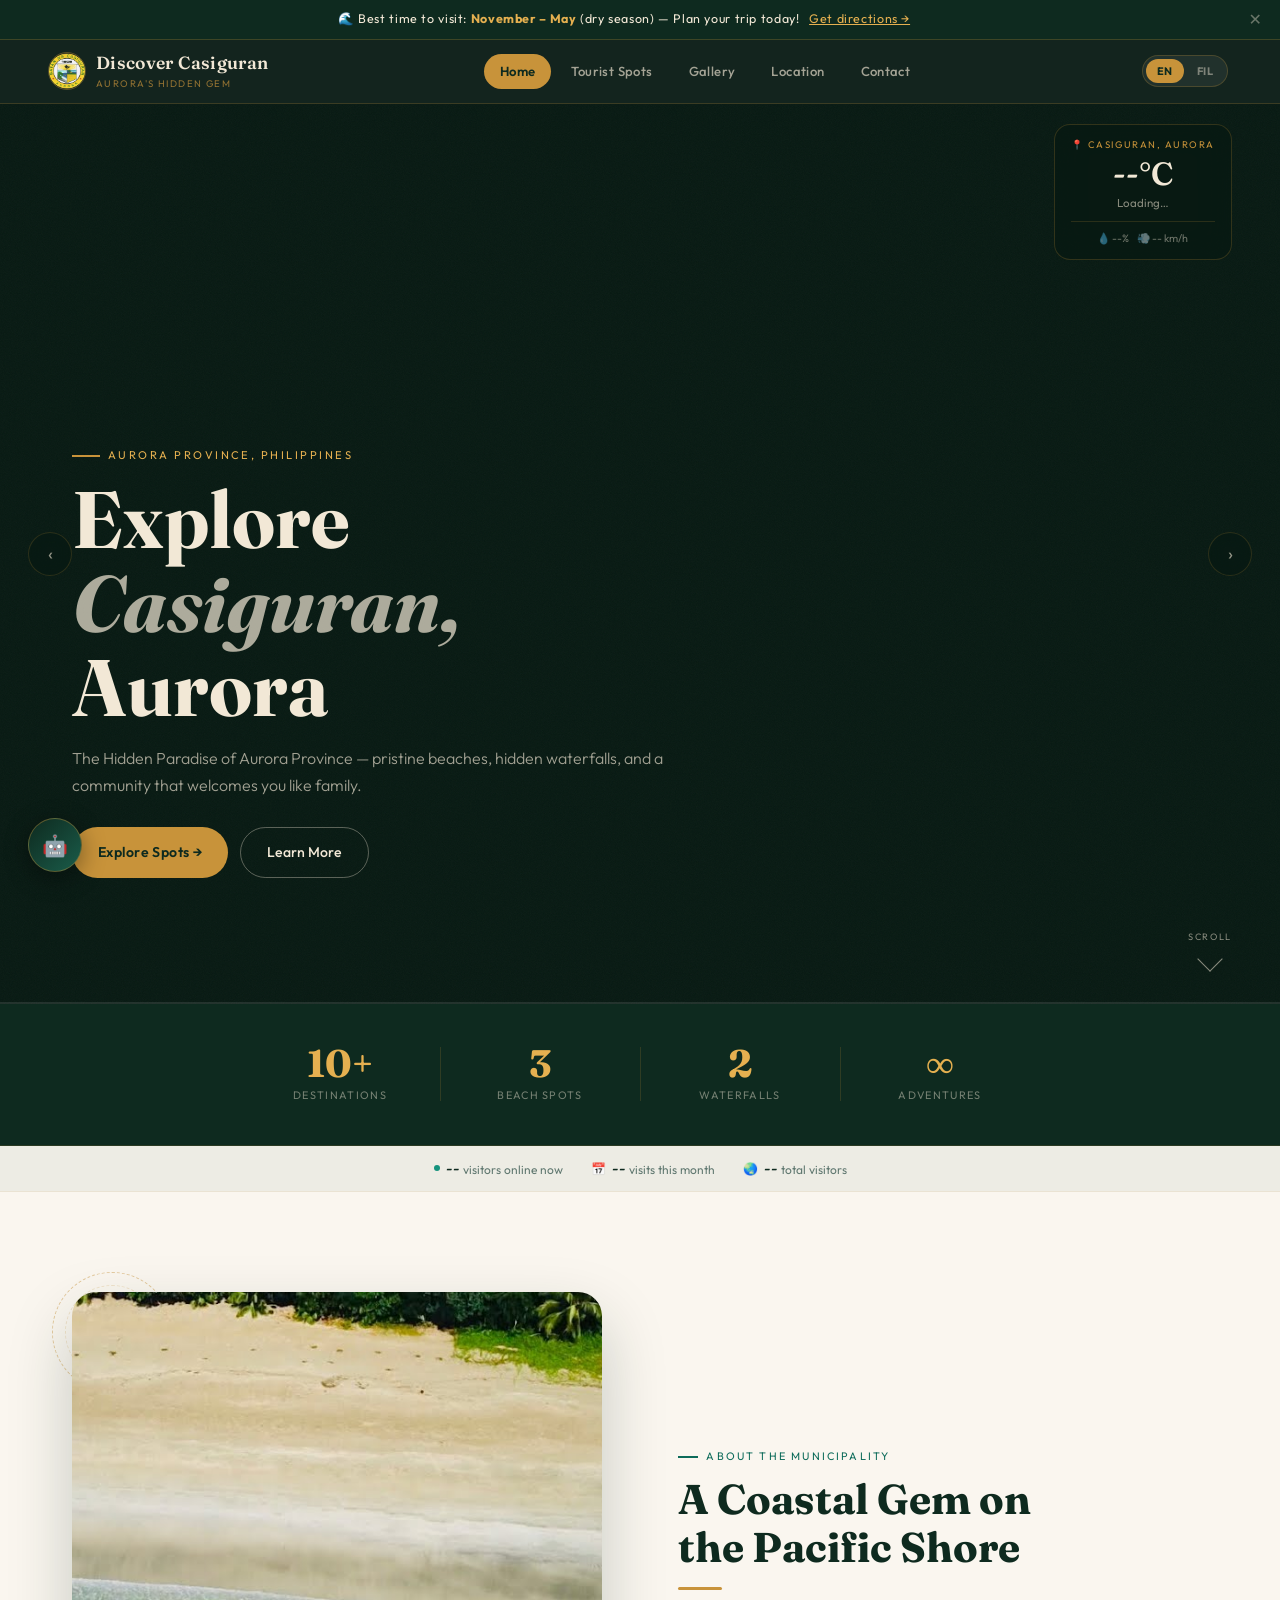
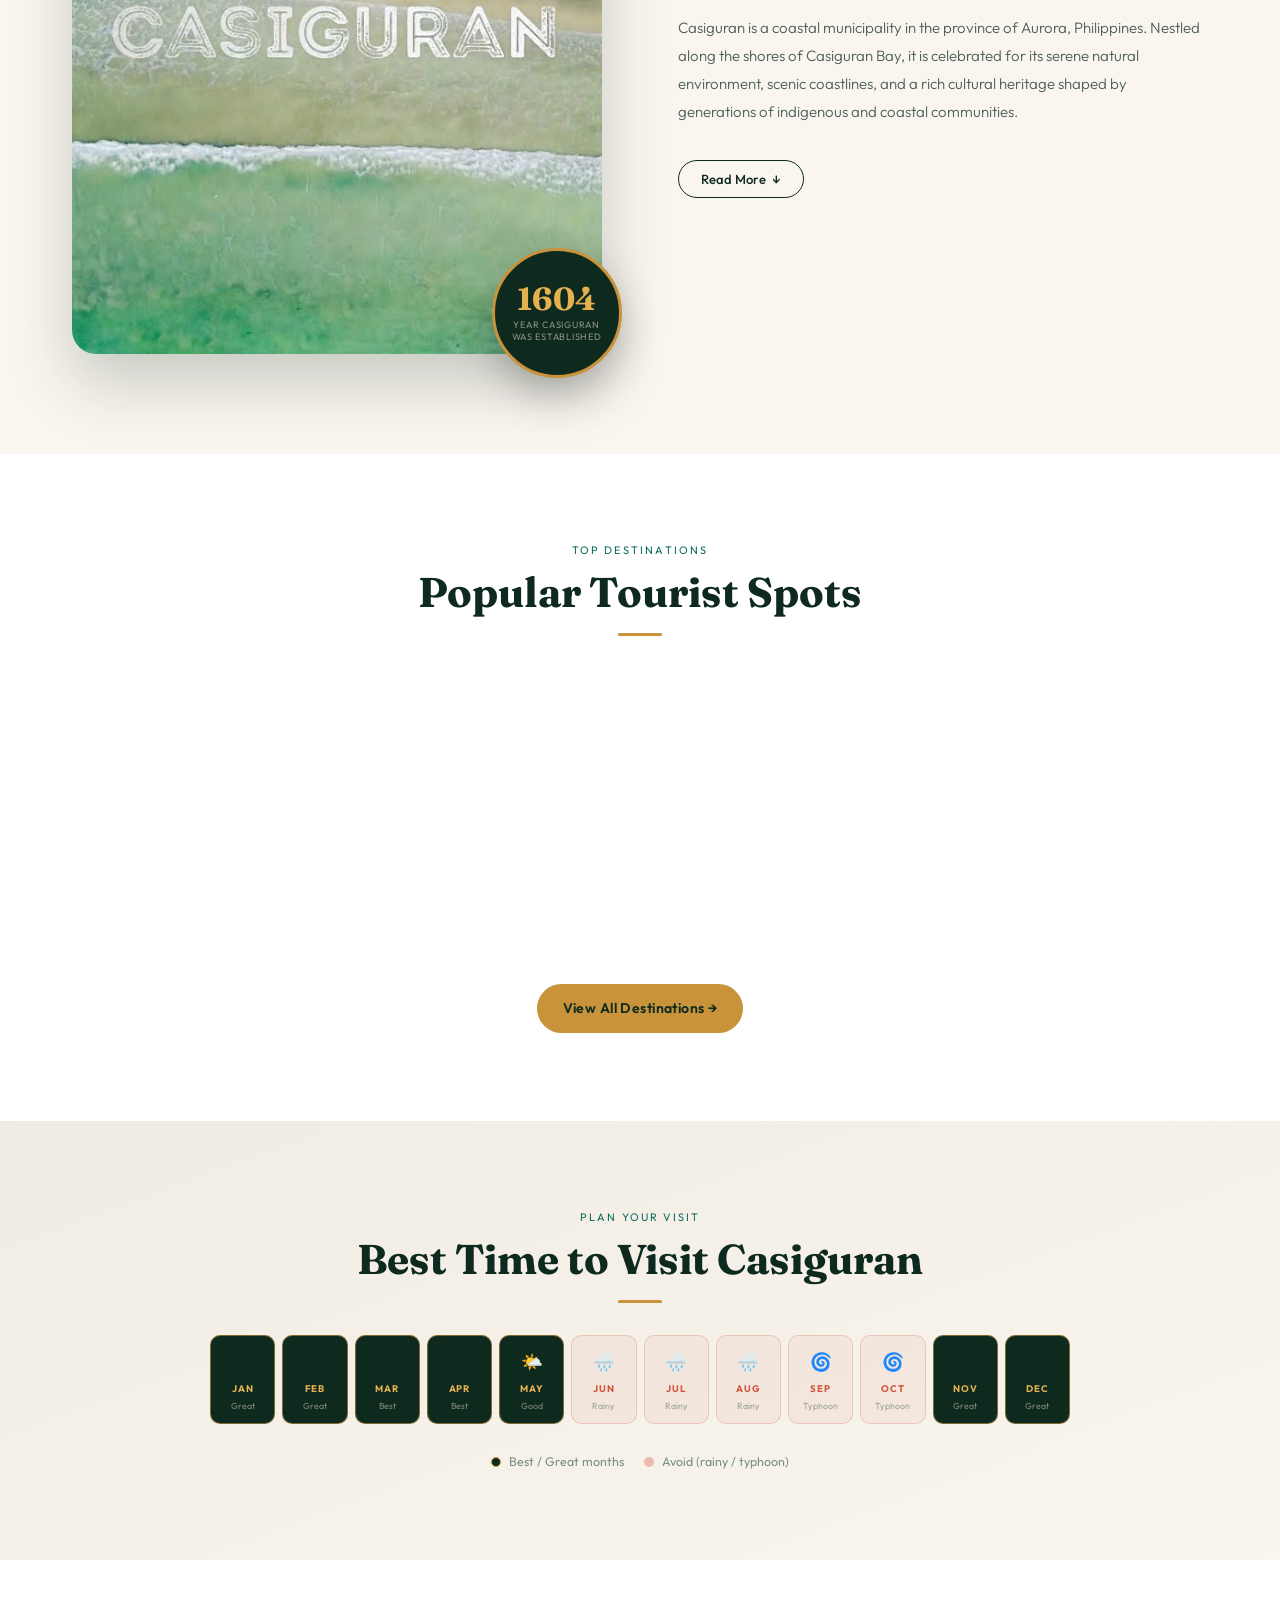
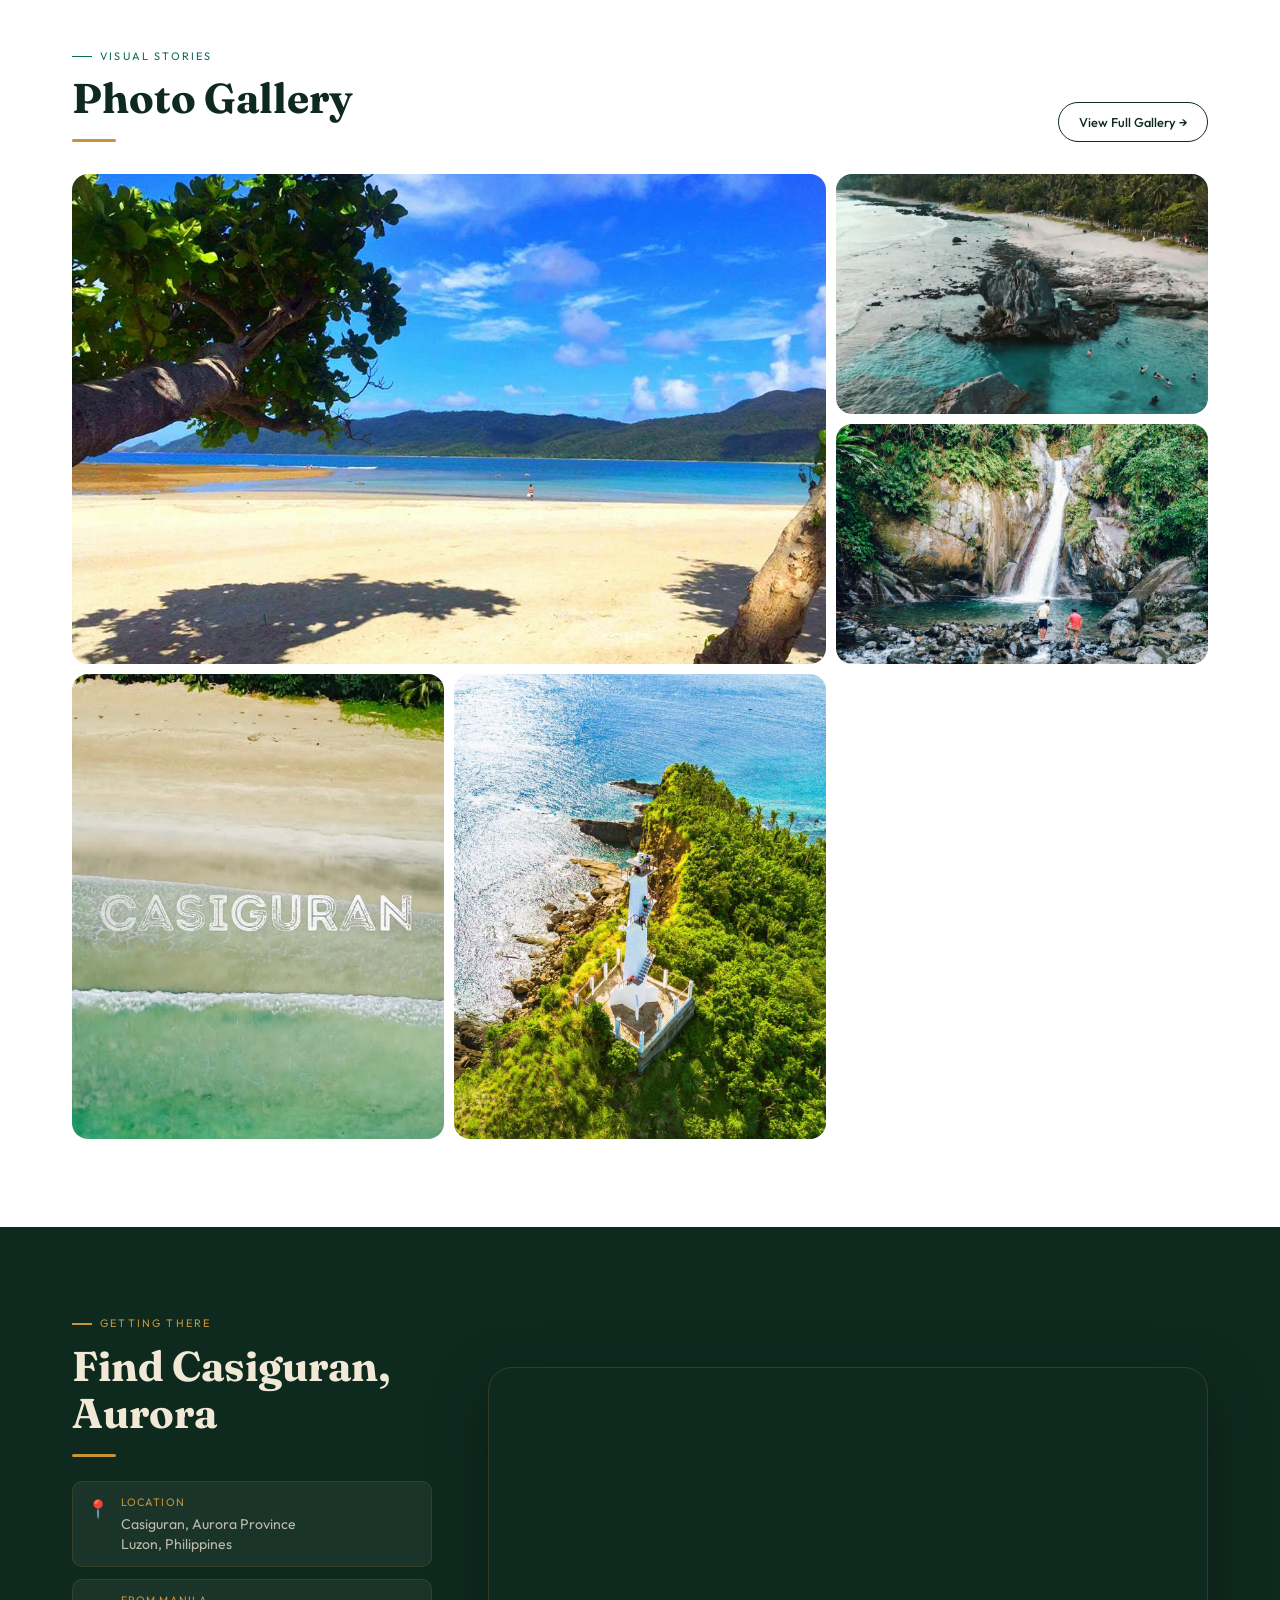
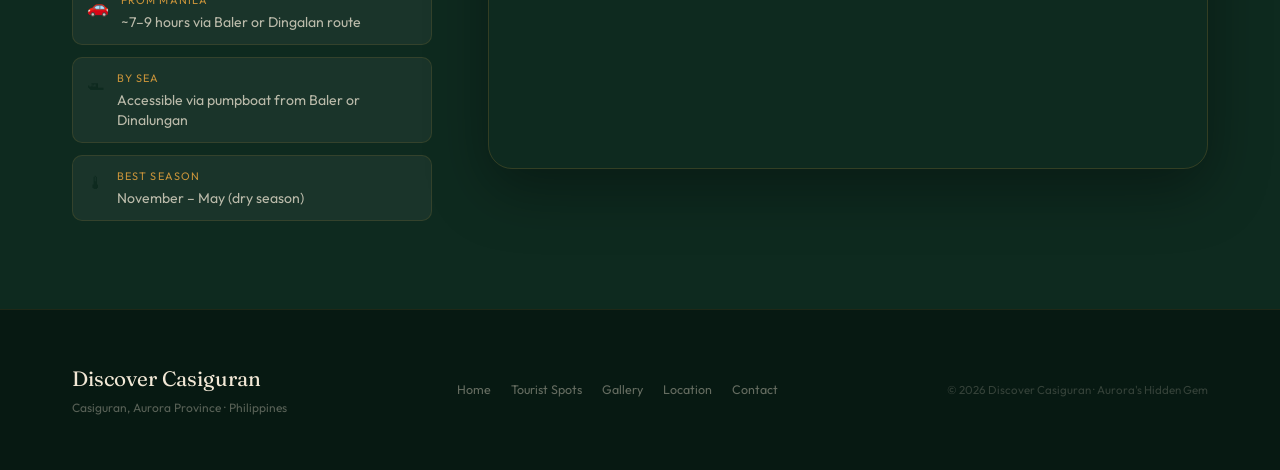
==== commit c4397833: "Update README with full project documentation, clean up code comments" ====
--- a/index.html
+++ b/index.html
@@ -4,9 +4,33 @@
 <meta charset="UTF-8">
 <meta name="viewport" content="width=device-width, initial-scale=1.0">
 <title>Discover Casiguran · Aurora's Hidden Gem</title>
+<meta name="description" content="Discover Casiguran, Aurora — the Hidden Paradise of Aurora Province, Philippines. Explore pristine Pacific beaches, hidden waterfalls, and a community that welcomes you like family.">
+<link rel="canonical" href="https://casiguran-website.netlify.app/index.html">
+<meta property="og:type" content="website">
+<meta property="og:site_name" content="Discover Casiguran">
+<meta property="og:title" content="Discover Casiguran · Aurora's Hidden Gem">
+<meta property="og:description" content="The Hidden Paradise of Aurora Province — pristine beaches, hidden waterfalls, and a community that welcomes you like family.">
+<meta property="og:image" content="https://casiguran-website.netlify.app/image/Casiguran-Website.jpg">
+<meta property="og:url" content="https://casiguran-website.netlify.app/index.html">
+<meta name="twitter:card" content="summary_large_image">
+<meta name="twitter:title" content="Discover Casiguran · Aurora's Hidden Gem">
+<meta name="twitter:description" content="The Hidden Paradise of Aurora Province — pristine beaches, hidden waterfalls, and a community that welcomes you like family.">
+<meta name="twitter:image" content="https://casiguran-website.netlify.app/image/Casiguran-Website.jpg">
 <link rel="icon" type="image/png" sizes="32x32" href="image/logo2.png">
+<link rel="manifest" href="manifest.json">
+<meta name="theme-color" content="#0e2a1f">
+<link rel="apple-touch-icon" href="image/logo2.png">
 <link rel="preconnect" href="https://fonts.googleapis.com">
 <link href="https://fonts.googleapis.com/css2?family=Fraunces:ital,opsz,wght@0,9..144,300;0,9..144,600;0,9..144,700;1,9..144,400;1,9..144,600&family=Outfit:wght@300;400;500;600&display=swap" rel="stylesheet">
+
+<!-- Google tag (gtag.js) -->
+<script async src="https://www.googletagmanager.com/gtag/js?id=G-97SVSD3EPF"></script>
+<script>
+  window.dataLayer = window.dataLayer || [];
+  function gtag(){dataLayer.push(arguments);}
+  gtag('js', new Date());
+  gtag('config', 'G-97SVSD3EPF');
+</script>
 
 <link rel="stylesheet" href="css/base.css">
 <link rel="stylesheet" href="css/home.css">
@@ -17,8 +41,8 @@
 
 <!-- ANNOUNCEMENT BAR -->
 <div id="announce-bar">
-  🌊 Best time to visit: <strong>November – May</strong> (dry season) — Plan your trip today!
-  <a href="location.html">Get directions →</a>
+  <span data-i18n-html="announce_text_html">🌊 Best time to visit: <strong>November – May</strong> (dry season) — Plan your trip today!</span>
+  <a href="location.html" data-i18n="announce_link">Get directions →</a>
   <button id="announce-close" aria-label="Close announcement">✕</button>
 </div>
 
@@ -33,10 +57,15 @@
     </div>
   </div>
   <div class="menu">
-    <a href="index.html" class="active">Home</a>
-    <a href="spots.html">Tourist Spots</a>
-    <a href="gallery.html">Gallery</a>
-    <a href="location.html">Location</a>
+    <a href="index.html" class="active" data-i18n="nav_home">Home</a>
+    <a href="spots.html" data-i18n="nav_spots">Tourist Spots</a>
+    <a href="gallery.html" data-i18n="nav_gallery">Gallery</a>
+    <a href="location.html" data-i18n="nav_location">Location</a>
+    <a href="contact.html" data-i18n="nav_contact">Contact</a>
+  </div>
+  <div class="lang-toggle lang-toggle-desktop" role="group" aria-label="Language">
+    <button class="lang-opt" data-lang="en">EN</button>
+    <button class="lang-opt" data-lang="tl">FIL</button>
   </div>
   <button class="hamburger" id="hamburger" aria-label="Open menu" aria-expanded="false">
     <span></span><span></span><span></span>
@@ -45,10 +74,15 @@
 
 <!-- MOBILE NAV -->
 <div class="mobile-nav" id="mobileNav" role="navigation" aria-label="Mobile navigation">
-  <a href="index.html" class="active">Home</a>
-  <a href="spots.html">Tourist Spots</a>
-  <a href="gallery.html">Gallery</a>
-  <a href="location.html">Location</a>
+  <a href="index.html" class="active" data-i18n="nav_home">Home</a>
+  <a href="spots.html" data-i18n="nav_spots">Tourist Spots</a>
+  <a href="gallery.html" data-i18n="nav_gallery">Gallery</a>
+  <a href="location.html" data-i18n="nav_location">Location</a>
+  <a href="contact.html" data-i18n="nav_contact">Contact</a>
+  <div class="lang-toggle lang-toggle-mobile" role="group" aria-label="Language">
+    <button class="lang-opt" data-lang="en">EN</button>
+    <button class="lang-opt" data-lang="tl">FIL</button>
+  </div>
 </div>
 
 <!-- HERO -->
@@ -74,16 +108,16 @@
 
   <!-- Hero Content -->
   <div class="hero-content" id="heroContent">
-    <p class="hero-eyebrow" id="heroEyebrow">Aurora Province, Philippines</p>
-    <h1 class="hero-h1" id="heroTitle">
+    <p class="hero-eyebrow" id="heroEyebrow" data-i18n="hero_eyebrow_1">Aurora Province, Philippines</p>
+    <h1 class="hero-h1" id="heroTitle" data-i18n-html="hero_title_1_html">
       Explore <em>Casiguran,</em><br>Aurora
     </h1>
-    <p class="hero-sub" id="heroSub">
+    <p class="hero-sub" id="heroSub" data-i18n="hero_sub_1">
       The Hidden Paradise of Aurora Province — pristine beaches, hidden waterfalls, and a community that welcomes you like family.
     </p>
     <div class="hero-actions">
-      <a href="spots.html" class="btn-primary">Explore Spots →</a>
-      <a href="#about"     class="btn-ghost">Learn More</a>
+      <a href="spots.html" class="btn-primary" data-i18n="hero_action_explore">Explore Spots →</a>
+      <a href="#about"     class="btn-ghost" data-i18n="hero_action_learn">Learn More</a>
     </div>
   </div>
 
@@ -104,20 +138,20 @@
 
 <!-- STATS STRIP -->
 <div class="stats-strip" id="stats">
-  <div class="stat-item"><div class="stat-num">10+</div><div class="stat-label">Destinations</div></div>
-  <div class="stat-item"><div class="stat-num">3</div><div class="stat-label">Beach Spots</div></div>
-  <div class="stat-item"><div class="stat-num">2</div><div class="stat-label">Waterfalls</div></div>
-  <div class="stat-item"><div class="stat-num">∞</div><div class="stat-label">Adventures</div></div>
+  <div class="stat-item"><div class="stat-num">10+</div><div class="stat-label" data-i18n="stats_destinations">Destinations</div></div>
+  <div class="stat-item"><div class="stat-num">3</div><div class="stat-label" data-i18n="stats_beach">Beach Spots</div></div>
+  <div class="stat-item"><div class="stat-num">2</div><div class="stat-label" data-i18n="stats_falls">Waterfalls</div></div>
+  <div class="stat-item"><div class="stat-num">∞</div><div class="stat-label" data-i18n="stats_adventures">Adventures</div></div>
 </div>
 
 <!-- VISITOR COUNTER -->
 <div id="visitor-strip">
   <div class="vc-item">
     <span class="vc-dot"></span>
-    <span><span class="vc-num" id="vcOnline">--</span> visitors online now</span>
-  </div>
-  <div class="vc-item">📅 <span><span class="vc-num" id="vcMonth">--</span> visits this month</span></div>
-  <div class="vc-item">🌏 <span><span class="vc-num" id="vcTotal">--</span> total visitors</span></div>
+    <span><span class="vc-num" id="vcOnline">--</span> <span data-i18n="vc_online">visitors online now</span></span>
+  </div>
+  <div class="vc-item">📅 <span><span class="vc-num" id="vcMonth">--</span> <span data-i18n="vc_month">visits this month</span></span></div>
+  <div class="vc-item">🌏 <span><span class="vc-num" id="vcTotal">--</span> <span data-i18n="vc_total">total visitors</span></span></div>
 </div>
 
 <!-- ABOUT -->
@@ -130,23 +164,23 @@
     </div>
     <div class="about-badge" aria-hidden="true">
       <div class="about-badge-num">1604</div>
-      <div class="about-badge-label">Year Casiguran was established</div>
+      <div class="about-badge-label" data-i18n="about_badge_label">Year Casiguran was established</div>
     </div>
   </div>
   <div class="about-copy">
-    <p class="section-eyebrow">About the Municipality</p>
-    <h2 class="section-title">A Coastal Gem on<br>the Pacific Shore</h2>
+    <p class="section-eyebrow" data-i18n="about_eyebrow">About the Municipality</p>
+    <h2 class="section-title" data-i18n-html="about_title_html">A Coastal Gem on<br>the Pacific Shore</h2>
     <div class="section-rule"></div>
     <div class="about-body">
-      <p>Casiguran is a coastal municipality in the province of Aurora, Philippines. Nestled along the shores of Casiguran Bay, it is celebrated for its serene natural environment, scenic coastlines, and a rich cultural heritage shaped by generations of indigenous and coastal communities.</p>
+      <p data-i18n="about_p1">Casiguran is a coastal municipality in the province of Aurora, Philippines. Nestled along the shores of Casiguran Bay, it is celebrated for its serene natural environment, scenic coastlines, and a rich cultural heritage shaped by generations of indigenous and coastal communities.</p>
       <div class="more-content" id="moreContent">
-        <p>Situated on the eastern coast of Luzon, Casiguran serves as a gateway to extraordinary natural attractions — from pristine Pacific beaches and hidden waterfalls to protected forests and historic landmarks.</p>
-        <p>The community of Casiguran takes pride in its deep connection to the sea. Fishing remains central to local life and culture, and visitors are warmly welcomed with fresh seafood, traditional hospitality, and an authentic glimpse into coastal Filipino living.</p>
-        <p>With its blend of environmental wealth, cultural identity, and tranquil pace of life, Casiguran is not just a destination — it is an experience that stays with you long after you've left its shores.</p>
+        <p data-i18n="about_p2">Situated on the eastern coast of Luzon, Casiguran serves as a gateway to extraordinary natural attractions — from pristine Pacific beaches and hidden waterfalls to protected forests and historic landmarks.</p>
+        <p data-i18n="about_p3">The community of Casiguran takes pride in its deep connection to the sea. Fishing remains central to local life and culture, and visitors are warmly welcomed with fresh seafood, traditional hospitality, and an authentic glimpse into coastal Filipino living.</p>
+        <p data-i18n="about_p4">With its blend of environmental wealth, cultural identity, and tranquil pace of life, Casiguran is not just a destination — it is an experience that stays with you long after you've left its shores.</p>
       </div>
     </div>
     <button class="read-more-btn" id="readMoreBtn" onclick="toggleReadMore()">
-      <span id="readMoreLabel">Read More</span>
+      <span id="readMoreLabel" data-i18n="read_more">Read More</span>
       <span class="rmb-arrow" id="btnArrow">↓</span>
     </button>
   </div>
@@ -155,8 +189,8 @@
 <!-- HIGHLIGHTS -->
 <section class="highlights-section" id="highlights">
   <div class="highlights-header">
-    <p class="section-eyebrow">Top Destinations</p>
-    <h2 class="section-title">Popular Tourist Spots</h2>
+    <p class="section-eyebrow" data-i18n="highlights_eyebrow">Top Destinations</p>
+    <h2 class="section-title" data-i18n="highlights_title">Popular Tourist Spots</h2>
     <div class="section-rule"></div>
   </div>
   <div class="highlights-grid">
@@ -164,39 +198,39 @@
       <img src="image/Casapsapan-Beach.jpg" alt="Casapsapan Beach">
       <div class="hc-overlay">
         <span class="hc-badge">🏖 Beach</span>
-        <h3 class="hc-title">Casapsapan Beach</h3>
-        <p class="hc-desc">Calm Pacific waters and breathtaking sunrise panoramas await at Casiguran's most beloved beach.</p>
-        <a href="spots.html" class="hc-link">Explore <span>→</span></a>
+        <h3 class="hc-title" data-i18n="hc_beach_title">Casapsapan Beach</h3>
+        <p class="hc-desc" data-i18n="hc_beach_desc">Calm Pacific waters and breathtaking sunrise panoramas await at Casiguran's most beloved beach.</p>
+        <a href="spots.html" class="hc-link"><span data-i18n="hc_link">Explore →</span></a>
       </div>
     </div>
     <div class="highlight-card" data-delay="100">
       <img src="image/Tibu-Tidal.jpg" alt="Tibu Tidal Pool">
       <div class="hc-overlay">
         <span class="hc-badge">🌊 Tidal Pool</span>
-        <h3 class="hc-title">Tibu Tidal Pool</h3>
-        <p class="hc-desc">Geological rock basins filled by Pacific tides, perfect for snorkeling and photography.</p>
-        <a href="spots.html" class="hc-link">Explore <span>→</span></a>
+        <h3 class="hc-title" data-i18n="hc_tidal_title">Tibu Tidal Pool</h3>
+        <p class="hc-desc" data-i18n="hc_tidal_desc">Geological rock basins filled by Pacific tides, perfect for snorkeling and photography.</p>
+        <a href="spots.html" class="hc-link"><span data-i18n="hc_link">Explore →</span></a>
       </div>
     </div>
     <div class="highlight-card" data-delay="200">
       <img src="image/Bulawan-Falls.jpg" alt="Bulawan Falls">
       <div class="hc-overlay">
         <span class="hc-badge">🌿 Waterfall</span>
-        <h3 class="hc-title">Bulawan Falls</h3>
-        <p class="hc-desc">A secluded waterfall cascading over golden-hued rocks, deep in Casiguran's forest interior.</p>
-        <a href="spots.html" class="hc-link">Explore <span>→</span></a>
+        <h3 class="hc-title" data-i18n="hc_falls_title">Bulawan Falls</h3>
+        <p class="hc-desc" data-i18n="hc_falls_desc">A secluded waterfall cascading over golden-hued rocks, deep in Casiguran's forest interior.</p>
+        <a href="spots.html" class="hc-link"><span data-i18n="hc_link">Explore →</span></a>
       </div>
     </div>
   </div>
   <div class="spots-cta">
-    <a href="spots.html" class="btn-primary">View All Destinations →</a>
+    <a href="spots.html" class="btn-primary" data-i18n="spots_cta">View All Destinations →</a>
   </div>
 </section>
 
 <!-- BEST TIME TO VISIT -->
 <section class="best-time-section" id="best-time">
-  <p class="section-eyebrow">Plan Your Visit</p>
-  <h2 class="section-title">Best Time to Visit Casiguran</h2>
+  <p class="section-eyebrow" data-i18n="besttime_eyebrow">Plan Your Visit</p>
+  <h2 class="section-title" data-i18n="besttime_title">Best Time to Visit Casiguran</h2>
   <div class="section-rule"></div>
   <div class="months-grid" style="margin-top:28px">
     <div class="month-card best"><div class="m-icon">☀️</div><div class="m-name">Jan</div><div class="m-label">Great</div></div>
@@ -213,8 +247,8 @@
     <div class="month-card best"><div class="m-icon">☀️</div><div class="m-name">Dec</div><div class="m-label">Great</div></div>
   </div>
   <div class="bt-legend">
-    <div class="bt-legend-item"><div class="bt-dot best"></div>Best / Great months</div>
-    <div class="bt-legend-item"><div class="bt-dot avoid"></div>Avoid (rainy / typhoon)</div>
+    <div class="bt-legend-item"><div class="bt-dot best"></div><span data-i18n="legend_best">Best / Great months</span></div>
+    <div class="bt-legend-item"><div class="bt-dot avoid"></div><span data-i18n="legend_avoid">Avoid (rainy / typhoon)</span></div>
   </div>
 </section>
 
@@ -222,11 +256,11 @@
 <section class="gallery-section" id="gallery-teaser">
   <div class="gallery-header">
     <div>
-      <p class="section-eyebrow">Visual Stories</p>
-      <h2 class="section-title" style="margin-bottom:0">Photo Gallery</h2>
+      <p class="section-eyebrow" data-i18n="gallery_eyebrow">Visual Stories</p>
+      <h2 class="section-title" style="margin-bottom:0" data-i18n="gallery_title">Photo Gallery</h2>
       <div class="section-rule"></div>
     </div>
-    <a href="gallery.html" class="view-all-btn">View Full Gallery →</a>
+    <a href="gallery.html" class="view-all-btn" data-i18n="gallery_viewall">View Full Gallery →</a>
   </div>
   <div class="gallery-mosaic">
     <div class="gm-item" data-src="image/Casapsapan-Beach.jpg" data-caption="Casapsapan Beach">
@@ -265,14 +299,14 @@
 <section class="map-section" id="map">
   <div class="map-inner">
     <div class="map-copy">
-      <p class="section-eyebrow">Getting There</p>
-      <h2 class="section-title" style="color:var(--c-sand);margin-bottom:0">Find Casiguran, Aurora</h2>
+      <p class="section-eyebrow" data-i18n="map_eyebrow">Getting There</p>
+      <h2 class="section-title" style="color:var(--c-sand);margin-bottom:0" data-i18n="map_title">Find Casiguran, Aurora</h2>
       <div class="section-rule"></div>
       <div class="map-details">
-        <div class="map-detail"><span class="md-icon">📍</span><div><div class="md-label">Location</div><div class="md-val">Casiguran, Aurora Province<br>Luzon, Philippines</div></div></div>
-        <div class="map-detail"><span class="md-icon">🚗</span><div><div class="md-label">From Manila</div><div class="md-val">~7–9 hours via Baler or Dingalan route</div></div></div>
-        <div class="map-detail"><span class="md-icon">🛥</span><div><div class="md-label">By Sea</div><div class="md-val">Accessible via pumpboat from Baler or Dinalungan</div></div></div>
-        <div class="map-detail"><span class="md-icon">🌡</span><div><div class="md-label">Best Season</div><div class="md-val">November – May (dry season)</div></div></div>
+        <div class="map-detail"><span class="md-icon">📍</span><div><div class="md-label" data-i18n="map_location_label">Location</div><div class="md-val" data-i18n-html="map_location_val_html">Casiguran, Aurora Province<br>Luzon, Philippines</div></div></div>
+        <div class="map-detail"><span class="md-icon">🚗</span><div><div class="md-label" data-i18n="map_manila_label">From Manila</div><div class="md-val" data-i18n="map_manila_val">~7–9 hours via Baler or Dingalan route</div></div></div>
+        <div class="map-detail"><span class="md-icon">🛥</span><div><div class="md-label" data-i18n="map_sea_label">By Sea</div><div class="md-val" data-i18n="map_sea_val">Accessible via pumpboat from Baler or Dinalungan</div></div></div>
+        <div class="map-detail"><span class="md-icon">🌡</span><div><div class="md-label" data-i18n="map_season_label">Best Season</div><div class="md-val" data-i18n="map_season_val">November – May (dry season)</div></div></div>
       </div>
     </div>
     <div class="map-frame">
@@ -286,15 +320,16 @@
 <footer>
   <div class="footer-brand">
     <div class="logo-name">Discover Casiguran</div>
-    <p>Casiguran, Aurora Province · Philippines</p>
+    <p data-i18n="footer_tagline">Casiguran, Aurora Province · Philippines</p>
   </div>
   <div class="footer-links">
-    <a href="index.html">Home</a>
-    <a href="spots.html">Spots</a>
-    <a href="gallery.html">Gallery</a>
-    <a href="location.html">Location</a>
-  </div>
-  <p class="footer-copy">© 2026 Discover Casiguran · Aurora's Hidden Gem</p>
+    <a href="index.html" data-i18n="nav_home">Home</a>
+    <a href="spots.html" data-i18n="nav_spots">Spots</a>
+    <a href="gallery.html" data-i18n="nav_gallery">Gallery</a>
+    <a href="location.html" data-i18n="nav_location">Location</a>
+    <a href="contact.html" data-i18n="nav_contact">Contact</a>
+  </div>
+  <p class="footer-copy" data-i18n="footer_copy">© 2026 Discover Casiguran · Aurora's Hidden Gem</p>
 </footer>
 
 <button id="backTop" aria-label="Back to top">↑</button>
@@ -302,7 +337,7 @@
 <div id="site-toast" role="status">
   <span class="toast-icon">🚫</span>
   <div>
-    <p class="toast-title">You are already on this page.</p>
+    <p class="toast-title" data-i18n="toast_already_title">You are already on this page.</p>
     <p class="toast-sub">Home · Discover Casiguran</p>
   </div>
 </div>
@@ -313,23 +348,23 @@
   <div class="chat-header">
     <div class="chat-avatar">🌊</div>
     <div class="chat-header-info">
-      <h4>Casiguran AI Guide</h4>
-      <p>Aurora's Hidden Gem · Ask Anything</p>
+      <h4 data-i18n="chat_title">Casiguran AI Guide</h4>
+      <p data-i18n="chat_subtitle">Aurora's Hidden Gem · Ask Anything</p>
     </div>
     <div class="chat-status">
-      <div class="chat-status-dot"></div>Online
+      <div class="chat-status-dot"></div><span data-i18n="chat_status">Online</span>
     </div>
   </div>
   <div id="chat-messages"></div>
   <div class="suggestions" id="suggestions">
-    <button class="suggestion-btn">🏖 Best beaches?</button>
-    <button class="suggestion-btn">🚗 How to get there?</button>
-    <button class="suggestion-btn">📅 Best time to visit?</button>
-    <button class="suggestion-btn">🌊 Tibu Tidal Pool?</button>
-    <button class="suggestion-btn">💰 Budget tips?</button>
+    <button class="suggestion-btn" data-i18n="chat_suggest_3">🏖 Best beaches?</button>
+    <button class="suggestion-btn" data-i18n="chat_suggest_1">🚗 How to get there?</button>
+    <button class="suggestion-btn" data-i18n="chat_suggest_2">📅 Best time to visit?</button>
+    <button class="suggestion-btn" data-i18n="chat_suggest_5">🌊 Tibu Tidal Pool?</button>
+    <button class="suggestion-btn" data-i18n="chat_suggest_4">💰 Budget tips?</button>
   </div>
   <div class="chat-input-row">
-    <input type="text" id="chat-input" placeholder="Ask about Casiguran…" autocomplete="off" aria-label="Chat message">
+    <input type="text" id="chat-input" data-i18n-placeholder="chat_placeholder" placeholder="Ask about Casiguran…" autocomplete="off" aria-label="Chat message">
     <button id="chat-send" aria-label="Send message">➤</button>
   </div>
 </div>
@@ -337,6 +372,7 @@
 <!-- ═══════════════════════════════════════════
      JAVASCRIPT
 ═══════════════════════════════════════════ -->
+<script src="js/i18n.js"></script>
 <script src="js/common.js"></script>
 
 <script type="module" src="js/home.js"></script>
--- a/css/base.css
+++ b/css/base.css
@@ -1,7 +1,7 @@
 /* ═══════════════════════════════════════════════
    BASE.CSS — Shared across ALL pages
    (design tokens, reset, navbar, footer, toast,
-   back-to-top, AI chat widget)
+   back-to-top, AI chat widget, PWA install banner)
 ═══════════════════════════════════════════════ */
 
 :root {
@@ -34,7 +34,7 @@
 
 /* ═══ RESET & BASE ═══ */
 *, *::before, *::after { box-sizing: border-box; margin: 0; padding: 0; }
-html { scroll-behavior: smooth; -webkit-text-size-adjust: 100%; }
+html { scroll-behavior: smooth; -webkit-text-size-adjust: 100%; text-size-adjust: 100%; }
 body { font-family: var(--font-body); overflow-x: hidden; line-height: 1.6; }
 img { display: block; width: 100%; object-fit: cover; }
 a { text-decoration: none; color: inherit; }
@@ -76,7 +76,7 @@
   display: flex; align-items: center; justify-content: space-between;
   padding: 0 clamp(16px, 4vw, 48px);
   background: rgba(7,25,18,.95);
-  backdrop-filter: blur(20px);
+  -webkit-backdrop-filter: blur(20px); backdrop-filter: blur(20px);
   border-bottom: 1px solid var(--c-border);
   transition: box-shadow .3s;
 }
@@ -110,6 +110,25 @@
   background: var(--c-gold); color: var(--c-forest);
   font-weight: 600; cursor: not-allowed;
 }
+
+/* Language toggle */
+.lang-toggle {
+  display: flex; align-items: center; gap: 2px;
+  background: rgba(255,255,255,.06); border: 1px solid rgba(200,147,58,.25);
+  border-radius: 20px; padding: 3px; flex-shrink: 0; margin-right: 4px;
+}
+.lang-opt {
+  padding: 5px 11px; border-radius: 16px; border: none; background: transparent;
+  font-size: .68rem; font-weight: 700; letter-spacing: .04em;
+  color: rgba(242,232,214,.45); transition: background .2s, color .2s;
+}
+.lang-opt:hover { color: rgba(242,232,214,.75); }
+.lang-opt.active { background: var(--c-gold); color: var(--c-forest); }
+
+.mobile-nav .lang-toggle {
+  margin: 8px 0 0; padding: 4px;
+}
+.mobile-nav .lang-opt { padding: 8px 18px; font-size: .8rem; }
 
 /* Hamburger */
 .hamburger {
@@ -134,7 +153,7 @@
   display: none; position: fixed;
   top: var(--nav-h); left: 0; right: 0; bottom: 0;
   background: rgba(5,16,11,.97);
-  backdrop-filter: blur(20px);
+  -webkit-backdrop-filter: blur(20px); backdrop-filter: blur(20px);
   z-index: 899;
   flex-direction: column; align-items: center; justify-content: center;
   gap: 8px; padding: 32px 24px;
@@ -159,6 +178,7 @@
 
 @media (max-width: 680px) {
   .menu { display: none; }
+  .lang-toggle-desktop { display: none; }
   .hamburger { display: flex; }
 }
 
@@ -261,6 +281,40 @@
 @media (max-width: 540px) { footer { flex-direction: column; } }
 
 @keyframes livePulse { 0%,100%{ opacity:1; transform:scale(1) } 50%{ opacity:.4; transform:scale(1.5) } }
+
+/* ═══ PWA INSTALL BANNER ═══ */
+#pwa-install-banner {
+  position: fixed; left: 50%; bottom: 20px; z-index: 950;
+  transform: translateX(-50%) translateY(120%);
+  display: flex; align-items: center; gap: 12px;
+  background: var(--c-forest); border: 1px solid rgba(200,147,58,.4);
+  border-radius: 50px; padding: 10px 10px 10px 18px;
+  box-shadow: 0 12px 40px rgba(0,0,0,.45);
+  max-width: calc(100vw - 32px);
+  transition: transform .4s var(--ease-out);
+}
+#pwa-install-banner.show { transform: translateX(-50%) translateY(0); }
+.pwa-install-text { font-size: .8rem; color: var(--c-sand); white-space: nowrap; }
+.pwa-install-text strong { color: var(--c-gold-lt); }
+.pwa-install-btn {
+  flex-shrink: 0; padding: 8px 18px; border-radius: 30px;
+  background: var(--c-gold); color: var(--c-forest);
+  font-size: .78rem; font-weight: 700; letter-spacing: .03em;
+  border: none; white-space: nowrap;
+  transition: transform .2s var(--ease-spring);
+}
+.pwa-install-btn:hover { transform: scale(1.05); }
+.pwa-install-close {
+  flex-shrink: 0; width: 26px; height: 26px; border-radius: 50%;
+  background: rgba(255,255,255,.08); border: none;
+  color: rgba(242,232,214,.5); font-size: .8rem; line-height: 1;
+  display: flex; align-items: center; justify-content: center;
+  transition: background .2s, color .2s;
+}
+.pwa-install-close:hover { background: rgba(255,255,255,.16); color: var(--c-sand); }
+@media (max-width: 480px) {
+  .pwa-install-text { font-size: .74rem; }
+}
 
 /* ═══════════════════════════════════════════════
    AI CHAT WIDGET (identical on every page)
@@ -427,4 +481,4 @@
 @media (max-width: 480px) {
   #ai-chat-btn { left: 16px; bottom: 16px; width: 50px; height: 50px; }
   #ai-chat-window { left: 10px; bottom: 80px; }
-}
+}
--- a/css/home.css
+++ b/css/home.css
@@ -37,7 +37,7 @@
 
 #weather-widget {
   position: absolute; top: 20px; right: clamp(16px, 4vw, 48px); z-index: 10;
-  background: rgba(7,25,18,.72); backdrop-filter: blur(16px);
+  background: rgba(7,25,18,.72); -webkit-backdrop-filter: blur(16px); backdrop-filter: blur(16px);
   border: 1px solid var(--c-border); border-radius: var(--r-md);
   padding: 12px 16px; min-width: 148px; text-align: center;
   opacity: 0; animation: fadeSlideDown .6s .9s var(--ease-out) forwards;
@@ -107,7 +107,7 @@
   position: absolute; top: 50%; z-index: 10;
   transform: translateY(-50%);
   width: 44px; height: 44px; border-radius: 50%;
-  background: rgba(7,25,18,.55); backdrop-filter: blur(8px);
+  background: rgba(7,25,18,.55); -webkit-backdrop-filter: blur(8px); backdrop-filter: blur(8px);
   border: 1px solid rgba(200,147,58,.3);
   color: var(--c-sand); font-size: 1.15rem;
   cursor: pointer; display: flex; align-items: center; justify-content: center;
@@ -372,7 +372,7 @@
 /* Lightbox (teaser) */
 .lightbox {
   display: none; position: fixed; inset: 0; z-index: 2000;
-  background: rgba(5,15,10,.93); backdrop-filter: blur(10px);
+  background: rgba(5,15,10,.93); -webkit-backdrop-filter: blur(10px); backdrop-filter: blur(10px);
   align-items: center; justify-content: center; padding: 20px;
   flex-direction: column;
 }
@@ -428,4 +428,4 @@
   .months-grid { grid-template-columns: repeat(4, 1fr); }
   .about-badge { right: -8px; bottom: -16px; width: 110px; height: 110px; }
   .about-badge-num { font-size: 1.7rem; }
-}
+}
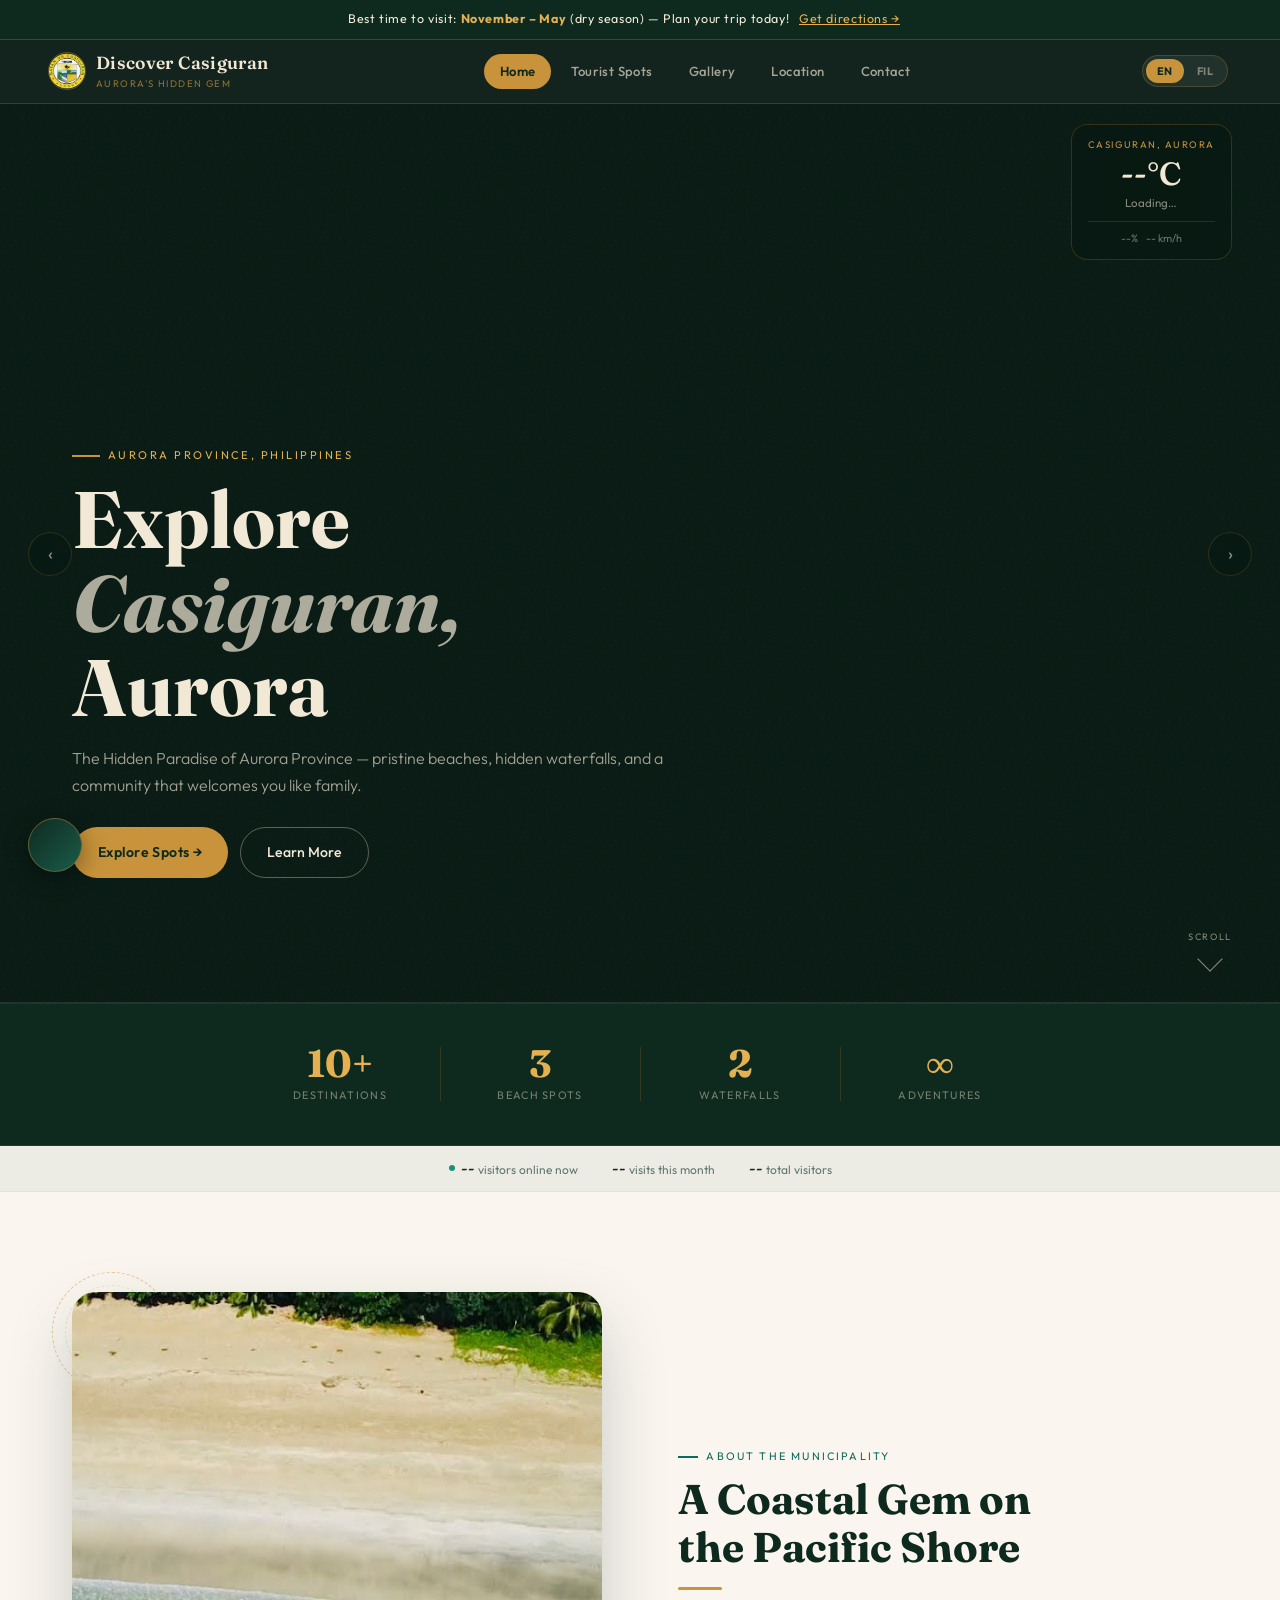
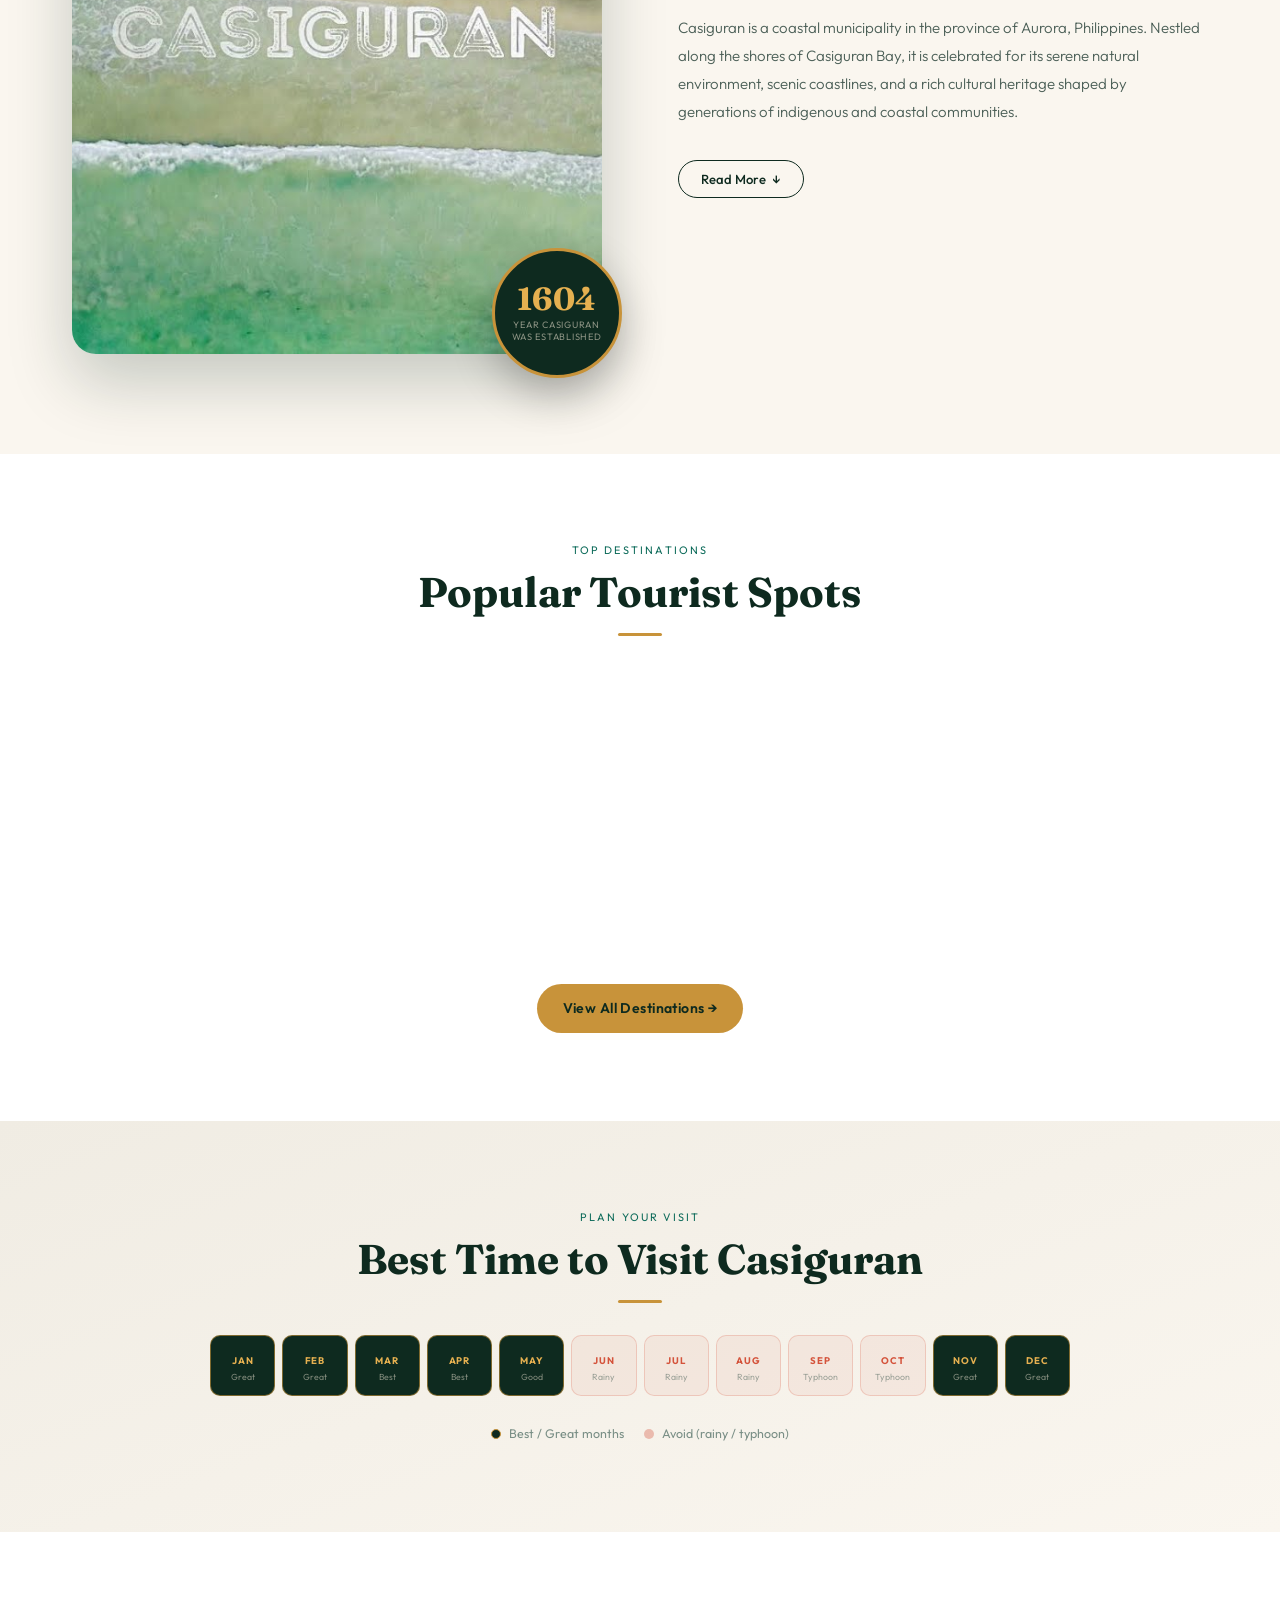
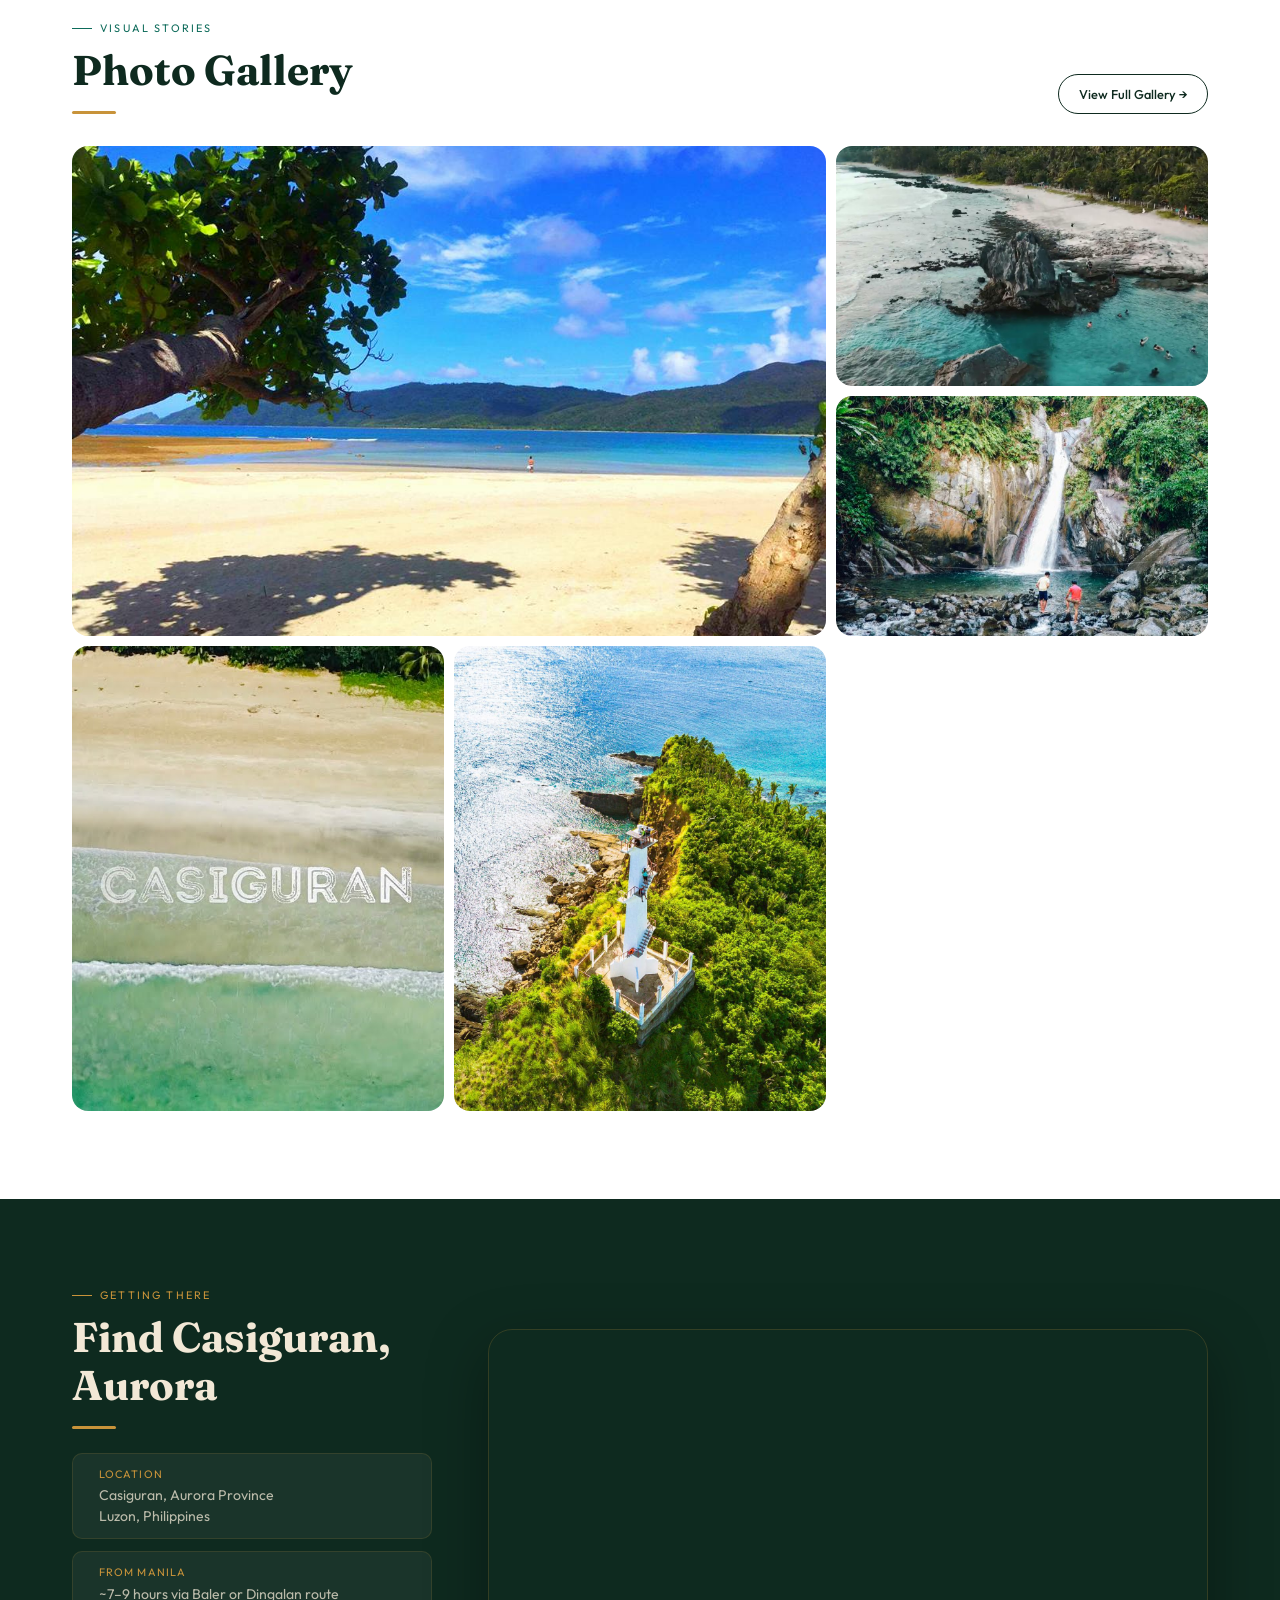
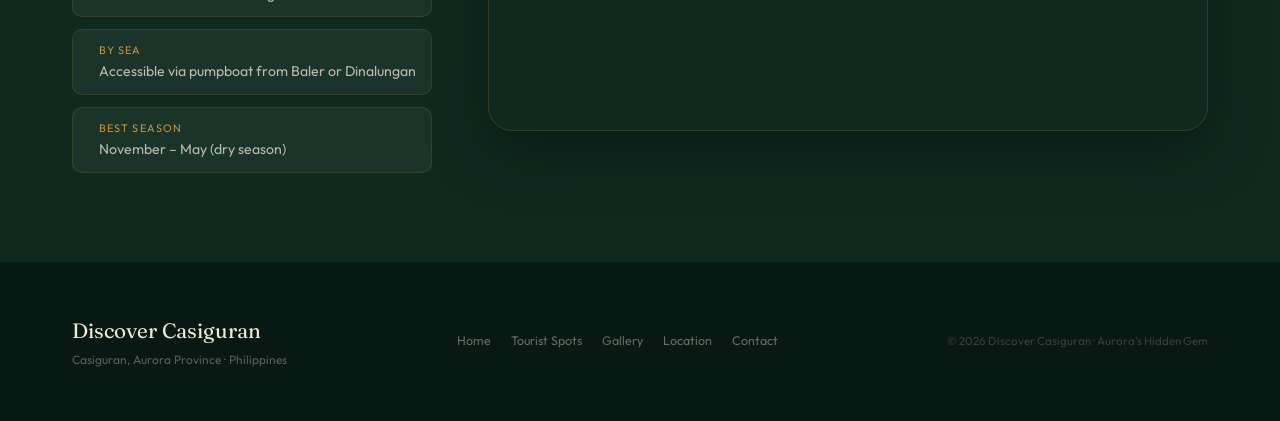
==== commit 892fd628: "Update icons to Phosphor Icons and fix toast icon visibility - Migrate site icons to Phosphor Icons " ====
--- a/index.html
+++ b/index.html
@@ -1,380 +1,506 @@
 <!DOCTYPE html>
 <html lang="en">
+
 <head>
-<meta charset="UTF-8">
-<meta name="viewport" content="width=device-width, initial-scale=1.0">
-<title>Discover Casiguran · Aurora's Hidden Gem</title>
-<meta name="description" content="Discover Casiguran, Aurora — the Hidden Paradise of Aurora Province, Philippines. Explore pristine Pacific beaches, hidden waterfalls, and a community that welcomes you like family.">
-<link rel="canonical" href="https://casiguran-website.netlify.app/index.html">
-<meta property="og:type" content="website">
-<meta property="og:site_name" content="Discover Casiguran">
-<meta property="og:title" content="Discover Casiguran · Aurora's Hidden Gem">
-<meta property="og:description" content="The Hidden Paradise of Aurora Province — pristine beaches, hidden waterfalls, and a community that welcomes you like family.">
-<meta property="og:image" content="https://casiguran-website.netlify.app/image/Casiguran-Website.jpg">
-<meta property="og:url" content="https://casiguran-website.netlify.app/index.html">
-<meta name="twitter:card" content="summary_large_image">
-<meta name="twitter:title" content="Discover Casiguran · Aurora's Hidden Gem">
-<meta name="twitter:description" content="The Hidden Paradise of Aurora Province — pristine beaches, hidden waterfalls, and a community that welcomes you like family.">
-<meta name="twitter:image" content="https://casiguran-website.netlify.app/image/Casiguran-Website.jpg">
-<link rel="icon" type="image/png" sizes="32x32" href="image/logo2.png">
-<link rel="manifest" href="manifest.json">
-<meta name="theme-color" content="#0e2a1f">
-<link rel="apple-touch-icon" href="image/logo2.png">
-<link rel="preconnect" href="https://fonts.googleapis.com">
-<link href="https://fonts.googleapis.com/css2?family=Fraunces:ital,opsz,wght@0,9..144,300;0,9..144,600;0,9..144,700;1,9..144,400;1,9..144,600&family=Outfit:wght@300;400;500;600&display=swap" rel="stylesheet">
-
-<!-- Google tag (gtag.js) -->
-<script async src="https://www.googletagmanager.com/gtag/js?id=G-97SVSD3EPF"></script>
-<script>
-  window.dataLayer = window.dataLayer || [];
-  function gtag(){dataLayer.push(arguments);}
-  gtag('js', new Date());
-  gtag('config', 'G-97SVSD3EPF');
-</script>
-
-<link rel="stylesheet" href="css/base.css">
-<link rel="stylesheet" href="css/home.css">
+  <meta charset="UTF-8">
+  <meta name="viewport" content="width=device-width, initial-scale=1.0">
+  <title>Discover Casiguran · Aurora's Hidden Gem</title>
+  <meta name="description"
+    content="Discover Casiguran, Aurora — the Hidden Paradise of Aurora Province, Philippines. Explore pristine Pacific beaches, hidden waterfalls, and a community that welcomes you like family.">
+  <link rel="canonical" href="https://casiguran-website.netlify.app/index.html">
+  <meta property="og:type" content="website">
+  <meta property="og:site_name" content="Discover Casiguran">
+  <meta property="og:title" content="Discover Casiguran · Aurora's Hidden Gem">
+  <meta property="og:description"
+    content="The Hidden Paradise of Aurora Province — pristine beaches, hidden waterfalls, and a community that welcomes you like family.">
+  <meta property="og:image" content="https://casiguran-website.netlify.app/image/Casiguran-Website.jpg">
+  <meta property="og:url" content="https://casiguran-website.netlify.app/index.html">
+  <meta name="twitter:card" content="summary_large_image">
+  <meta name="twitter:title" content="Discover Casiguran · Aurora's Hidden Gem">
+  <meta name="twitter:description"
+    content="The Hidden Paradise of Aurora Province — pristine beaches, hidden waterfalls, and a community that welcomes you like family.">
+  <meta name="twitter:image" content="https://casiguran-website.netlify.app/image/Casiguran-Website.jpg">
+  <link rel="icon" type="image/png" sizes="32x32" href="image/logo2.png">
+  <link rel="manifest" href="manifest.json">
+  <meta name="theme-color" content="#0e2a1f">
+  <link rel="apple-touch-icon" href="image/logo2.png">
+  <link rel="preconnect" href="https://fonts.googleapis.com">
+  <link
+    href="https://fonts.googleapis.com/css2?family=Fraunces:ital,opsz,wght@0,9..144,300;0,9..144,600;0,9..144,700;1,9..144,400;1,9..144,600&family=Outfit:wght@300;400;500;600&display=swap"
+    rel="stylesheet">
+
+  <!-- Phosphor Icons (Duotone) -->
+  <script src="https://unpkg.com/@phosphor-icons/web"></script>
+
+
+  <!-- Google tag (gtag.js) -->
+  <script async src="https://www.googletagmanager.com/gtag/js?id=G-97SVSD3EPF"></script>
+  <script>
+    window.dataLayer = window.dataLayer || [];
+    function gtag() { dataLayer.push(arguments); }
+    gtag('js', new Date());
+    gtag('config', 'G-97SVSD3EPF');
+  </script>
+
+  <link rel="stylesheet" href="css/base.css">
+  <link rel="stylesheet" href="css/home.css">
 </head>
+
 <body>
 
-<div id="progress-bar"></div>
-
-<!-- ANNOUNCEMENT BAR -->
-<div id="announce-bar">
-  <span data-i18n-html="announce_text_html">🌊 Best time to visit: <strong>November – May</strong> (dry season) — Plan your trip today!</span>
-  <a href="location.html" data-i18n="announce_link">Get directions →</a>
-  <button id="announce-close" aria-label="Close announcement">✕</button>
-</div>
-
-<!-- NAVBAR -->
-<nav class="navbar" id="navbar">
-  <div class="logo">
-    <img src="image/Casiguran-Aurora-Logo.png" alt="Casiguran Logo"
-         onerror="this.style.display='none'">
-    <div>
-      <span class="logo-text">Discover Casiguran</span>
-      <span class="logo-sub">Aurora's Hidden Gem</span>
-    </div>
-  </div>
-  <div class="menu">
+  <div id="progress-bar"></div>
+
+  <!-- ANNOUNCEMENT BAR -->
+  <div id="announce-bar">
+    <span data-i18n-html="announce_text_html"><i class="ph-duotone ph-waves"></i> Best time to visit: <strong>November –
+        May</strong> (dry season) — Plan your trip today!</span>
+    <a href="location.html" data-i18n="announce_link">Get directions →</a>
+    <button id="announce-close" aria-label="Close announcement"><i class="ph-duotone ph-x"></i></button>
+  </div>
+
+  <!-- NAVBAR -->
+  <nav class="navbar" id="navbar">
+    <div class="logo">
+      <img src="image/Casiguran-Aurora-Logo.png" alt="Casiguran Logo" onerror="this.style.display='none'">
+      <div>
+        <span class="logo-text">Discover Casiguran</span>
+        <span class="logo-sub">Aurora's Hidden Gem</span>
+      </div>
+    </div>
+    <div class="menu">
+      <a href="index.html" class="active" data-i18n="nav_home">Home</a>
+      <a href="spots.html" data-i18n="nav_spots">Tourist Spots</a>
+      <a href="gallery.html" data-i18n="nav_gallery">Gallery</a>
+      <a href="location.html" data-i18n="nav_location">Location</a>
+      <a href="contact.html" data-i18n="nav_contact">Contact</a>
+    </div>
+    <div class="lang-toggle lang-toggle-desktop" role="group" aria-label="Language">
+      <button class="lang-opt" data-lang="en">EN</button>
+      <button class="lang-opt" data-lang="tl">FIL</button>
+    </div>
+    <button class="hamburger" id="hamburger" aria-label="Open menu" aria-expanded="false">
+      <span></span><span></span><span></span>
+    </button>
+  </nav>
+
+  <!-- MOBILE NAV -->
+  <div class="mobile-nav" id="mobileNav" role="navigation" aria-label="Mobile navigation">
     <a href="index.html" class="active" data-i18n="nav_home">Home</a>
     <a href="spots.html" data-i18n="nav_spots">Tourist Spots</a>
     <a href="gallery.html" data-i18n="nav_gallery">Gallery</a>
     <a href="location.html" data-i18n="nav_location">Location</a>
     <a href="contact.html" data-i18n="nav_contact">Contact</a>
-  </div>
-  <div class="lang-toggle lang-toggle-desktop" role="group" aria-label="Language">
-    <button class="lang-opt" data-lang="en">EN</button>
-    <button class="lang-opt" data-lang="tl">FIL</button>
-  </div>
-  <button class="hamburger" id="hamburger" aria-label="Open menu" aria-expanded="false">
-    <span></span><span></span><span></span>
-  </button>
-</nav>
-
-<!-- MOBILE NAV -->
-<div class="mobile-nav" id="mobileNav" role="navigation" aria-label="Mobile navigation">
-  <a href="index.html" class="active" data-i18n="nav_home">Home</a>
-  <a href="spots.html" data-i18n="nav_spots">Tourist Spots</a>
-  <a href="gallery.html" data-i18n="nav_gallery">Gallery</a>
-  <a href="location.html" data-i18n="nav_location">Location</a>
-  <a href="contact.html" data-i18n="nav_contact">Contact</a>
-  <div class="lang-toggle lang-toggle-mobile" role="group" aria-label="Language">
-    <button class="lang-opt" data-lang="en">EN</button>
-    <button class="lang-opt" data-lang="tl">FIL</button>
-  </div>
-</div>
-
-<!-- HERO -->
-<section class="hero" id="hero" aria-label="Hero slideshow">
-  <img src="image/Casapsapan-Beach.jpg" class="slide" alt="Casapsapan Beach">
-  <img src="image/Tibu-Tidal.jpg"        class="slide" alt="Tibu Tidal Pool">
-  <img src="image/Bulawan-Falls.jpg"     class="slide" alt="Bulawan Falls">
-  <img src="image/Casiguran-Website.jpg" class="slide" alt="Casiguran Aurora">
-
-  <div class="hero-overlay" aria-hidden="true"></div>
-  <div class="hero-grain"   aria-hidden="true"></div>
-
-  <!-- Weather Widget -->
-  <div id="weather-widget" aria-label="Current weather in Casiguran">
-    <div class="w-location">📍 Casiguran, Aurora</div>
-    <div class="w-temp" id="wTemp">--°C</div>
-    <div class="w-desc" id="wDesc">Loading…</div>
-    <div class="w-details">
-      <span id="wHumidity">💧 --%</span>
-      <span id="wWind">💨 -- km/h</span>
-    </div>
-  </div>
-
-  <!-- Hero Content -->
-  <div class="hero-content" id="heroContent">
-    <p class="hero-eyebrow" id="heroEyebrow" data-i18n="hero_eyebrow_1">Aurora Province, Philippines</p>
-    <h1 class="hero-h1" id="heroTitle" data-i18n-html="hero_title_1_html">
-      Explore <em>Casiguran,</em><br>Aurora
-    </h1>
-    <p class="hero-sub" id="heroSub" data-i18n="hero_sub_1">
-      The Hidden Paradise of Aurora Province — pristine beaches, hidden waterfalls, and a community that welcomes you like family.
-    </p>
-    <div class="hero-actions">
-      <a href="spots.html" class="btn-primary" data-i18n="hero_action_explore">Explore Spots →</a>
-      <a href="#about"     class="btn-ghost" data-i18n="hero_action_learn">Learn More</a>
-    </div>
-  </div>
-
-  <!-- Slide navigation -->
-  <div class="slide-dots" id="slideDots" role="tablist" aria-label="Slide navigation"></div>
-  <button class="slider-arrow prev" id="slidePrev" aria-label="Previous slide">‹</button>
-  <button class="slider-arrow next" id="slideNext" aria-label="Next slide">›</button>
-  <div class="slider-progress" aria-hidden="true">
-    <div class="slider-progress-fill" id="sliderFill"></div>
-  </div>
-
-  <!-- Scroll hint -->
-  <div class="scroll-hint" onclick="document.getElementById('stats').scrollIntoView({behavior:'smooth'})" aria-hidden="true">
-    <span>Scroll</span>
-    <div class="scroll-hint-arrow"></div>
-  </div>
-</section>
-
-<!-- STATS STRIP -->
-<div class="stats-strip" id="stats">
-  <div class="stat-item"><div class="stat-num">10+</div><div class="stat-label" data-i18n="stats_destinations">Destinations</div></div>
-  <div class="stat-item"><div class="stat-num">3</div><div class="stat-label" data-i18n="stats_beach">Beach Spots</div></div>
-  <div class="stat-item"><div class="stat-num">2</div><div class="stat-label" data-i18n="stats_falls">Waterfalls</div></div>
-  <div class="stat-item"><div class="stat-num">∞</div><div class="stat-label" data-i18n="stats_adventures">Adventures</div></div>
-</div>
-
-<!-- VISITOR COUNTER -->
-<div id="visitor-strip">
-  <div class="vc-item">
-    <span class="vc-dot"></span>
-    <span><span class="vc-num" id="vcOnline">--</span> <span data-i18n="vc_online">visitors online now</span></span>
-  </div>
-  <div class="vc-item">📅 <span><span class="vc-num" id="vcMonth">--</span> <span data-i18n="vc_month">visits this month</span></span></div>
-  <div class="vc-item">🌏 <span><span class="vc-num" id="vcTotal">--</span> <span data-i18n="vc_total">total visitors</span></span></div>
-</div>
-
-<!-- ABOUT -->
-<section class="about-section" id="about">
-  <div class="about-img-wrap">
-    <div class="about-deco" aria-hidden="true"></div>
-    <div class="about-img-main">
-      <img src="image/Casiguran-Website.jpg" alt="Casiguran, Aurora"
-           onerror="this.src='image/Casapsapan-Beach.jpg'">
-    </div>
-    <div class="about-badge" aria-hidden="true">
-      <div class="about-badge-num">1604</div>
-      <div class="about-badge-label" data-i18n="about_badge_label">Year Casiguran was established</div>
-    </div>
-  </div>
-  <div class="about-copy">
-    <p class="section-eyebrow" data-i18n="about_eyebrow">About the Municipality</p>
-    <h2 class="section-title" data-i18n-html="about_title_html">A Coastal Gem on<br>the Pacific Shore</h2>
+    <div class="lang-toggle lang-toggle-mobile" role="group" aria-label="Language">
+      <button class="lang-opt" data-lang="en">EN</button>
+      <button class="lang-opt" data-lang="tl">FIL</button>
+    </div>
+  </div>
+
+  <!-- HERO -->
+  <section class="hero" id="hero" aria-label="Hero slideshow">
+    <img src="image/Casapsapan-Beach.jpg" class="slide" alt="Casapsapan Beach">
+    <img src="image/Tibu-Tidal.jpg" class="slide" alt="Tibu Tidal Pool">
+    <img src="image/Bulawan-Falls.jpg" class="slide" alt="Bulawan Falls">
+    <img src="image/Casiguran-Website.jpg" class="slide" alt="Casiguran Aurora">
+
+    <div class="hero-overlay" aria-hidden="true"></div>
+    <div class="hero-grain" aria-hidden="true"></div>
+
+    <!-- Weather Widget -->
+    <div id="weather-widget" aria-label="Current weather in Casiguran">
+      <div class="w-location"><i class="ph-duotone ph-map-pin"></i> Casiguran, Aurora</div>
+      <div class="w-temp" id="wTemp">--°C</div>
+      <div class="w-desc" id="wDesc">Loading…</div>
+      <div class="w-details">
+        <span id="wHumidity"><i class="ph-duotone ph-drop"></i> --%</span>
+        <span id="wWind"><i class="ph-duotone ph-wind"></i> -- km/h</span>
+      </div>
+    </div>
+
+    <!-- Hero Content -->
+    <div class="hero-content" id="heroContent">
+      <p class="hero-eyebrow" id="heroEyebrow" data-i18n="hero_eyebrow_1">Aurora Province, Philippines</p>
+      <h1 class="hero-h1" id="heroTitle" data-i18n-html="hero_title_1_html">
+        Explore <em>Casiguran,</em><br>Aurora
+      </h1>
+      <p class="hero-sub" id="heroSub" data-i18n="hero_sub_1">
+        The Hidden Paradise of Aurora Province — pristine beaches, hidden waterfalls, and a community that welcomes you
+        like family.
+      </p>
+      <div class="hero-actions">
+        <a href="spots.html" class="btn-primary" data-i18n="hero_action_explore">Explore Spots →</a>
+        <a href="#about" class="btn-ghost" data-i18n="hero_action_learn">Learn More</a>
+      </div>
+    </div>
+
+    <!-- Slide navigation -->
+    <div class="slide-dots" id="slideDots" role="tablist" aria-label="Slide navigation"></div>
+    <button class="slider-arrow prev" id="slidePrev" aria-label="Previous slide">‹</button>
+    <button class="slider-arrow next" id="slideNext" aria-label="Next slide">›</button>
+    <div class="slider-progress" aria-hidden="true">
+      <div class="slider-progress-fill" id="sliderFill"></div>
+    </div>
+
+    <!-- Scroll hint -->
+    <div class="scroll-hint" onclick="document.getElementById('stats').scrollIntoView({behavior:'smooth'})"
+      aria-hidden="true">
+      <span>Scroll</span>
+      <div class="scroll-hint-arrow"></div>
+    </div>
+  </section>
+
+  <!-- STATS STRIP -->
+  <div class="stats-strip" id="stats">
+    <div class="stat-item">
+      <div class="stat-num">10+</div>
+      <div class="stat-label" data-i18n="stats_destinations">Destinations</div>
+    </div>
+    <div class="stat-item">
+      <div class="stat-num">3</div>
+      <div class="stat-label" data-i18n="stats_beach">Beach Spots</div>
+    </div>
+    <div class="stat-item">
+      <div class="stat-num">2</div>
+      <div class="stat-label" data-i18n="stats_falls">Waterfalls</div>
+    </div>
+    <div class="stat-item">
+      <div class="stat-num">∞</div>
+      <div class="stat-label" data-i18n="stats_adventures">Adventures</div>
+    </div>
+  </div>
+
+  <!-- VISITOR COUNTER -->
+  <div id="visitor-strip">
+    <div class="vc-item">
+      <span class="vc-dot"></span>
+      <span><span class="vc-num" id="vcOnline">--</span> <span data-i18n="vc_online">visitors online now</span></span>
+    </div>
+    <div class="vc-item"><i class="ph-duotone ph-calendar"></i> <span><span class="vc-num" id="vcMonth">--</span> <span
+          data-i18n="vc_month">visits this month</span></span></div>
+    <div class="vc-item"><i class="ph-duotone ph-globe"></i> <span><span class="vc-num" id="vcTotal">--</span> <span
+          data-i18n="vc_total">total visitors</span></span></div>
+  </div>
+
+  <!-- ABOUT -->
+  <section class="about-section" id="about">
+    <div class="about-img-wrap">
+      <div class="about-deco" aria-hidden="true"></div>
+      <div class="about-img-main">
+        <img src="image/Casiguran-Website.jpg" alt="Casiguran, Aurora" onerror="this.src='image/Casapsapan-Beach.jpg'">
+      </div>
+      <div class="about-badge" aria-hidden="true">
+        <div class="about-badge-num">1604</div>
+        <div class="about-badge-label" data-i18n="about_badge_label">Year Casiguran was established</div>
+      </div>
+    </div>
+    <div class="about-copy">
+      <p class="section-eyebrow" data-i18n="about_eyebrow">About the Municipality</p>
+      <h2 class="section-title" data-i18n-html="about_title_html">A Coastal Gem on<br>the Pacific Shore</h2>
+      <div class="section-rule"></div>
+      <div class="about-body">
+        <p data-i18n="about_p1">Casiguran is a coastal municipality in the province of Aurora, Philippines. Nestled
+          along the shores of Casiguran Bay, it is celebrated for its serene natural environment, scenic coastlines, and
+          a rich cultural heritage shaped by generations of indigenous and coastal communities.</p>
+        <div class="more-content" id="moreContent">
+          <p data-i18n="about_p2">Situated on the eastern coast of Luzon, Casiguran serves as a gateway to extraordinary
+            natural attractions — from pristine Pacific beaches and hidden waterfalls to protected forests and historic
+            landmarks.</p>
+          <p data-i18n="about_p3">The community of Casiguran takes pride in its deep connection to the sea. Fishing
+            remains central to local life and culture, and visitors are warmly welcomed with fresh seafood, traditional
+            hospitality, and an authentic glimpse into coastal Filipino living.</p>
+          <p data-i18n="about_p4">With its blend of environmental wealth, cultural identity, and tranquil pace of life,
+            Casiguran is not just a destination — it is an experience that stays with you long after you've left its
+            shores.</p>
+        </div>
+      </div>
+      <button class="read-more-btn" id="readMoreBtn" onclick="toggleReadMore()">
+        <span id="readMoreLabel" data-i18n="read_more">Read More</span>
+        <span class="rmb-arrow" id="btnArrow">↓</span>
+      </button>
+    </div>
+  </section>
+
+  <!-- HIGHLIGHTS -->
+  <section class="highlights-section" id="highlights">
+    <div class="highlights-header">
+      <p class="section-eyebrow" data-i18n="highlights_eyebrow">Top Destinations</p>
+      <h2 class="section-title" data-i18n="highlights_title">Popular Tourist Spots</h2>
+      <div class="section-rule"></div>
+    </div>
+    <div class="highlights-grid">
+      <div class="highlight-card" data-delay="0">
+        <img src="image/Casapsapan-Beach.jpg" alt="Casapsapan Beach">
+        <div class="hc-overlay">
+          <span class="hc-badge"><i class="ph-duotone ph-umbrella"></i> Beach</span>
+          <h3 class="hc-title" data-i18n="hc_beach_title">Casapsapan Beach</h3>
+          <p class="hc-desc" data-i18n="hc_beach_desc">Calm Pacific waters and breathtaking sunrise panoramas await at
+            Casiguran's most beloved beach.</p>
+          <a href="spots.html" class="hc-link"><span data-i18n="hc_link">Explore →</span></a>
+        </div>
+      </div>
+      <div class="highlight-card" data-delay="100">
+        <img src="image/Tibu-Tidal.jpg" alt="Tibu Tidal Pool">
+        <div class="hc-overlay">
+          <span class="hc-badge"><i class="ph-duotone ph-waves"></i> Tidal Pool</span>
+          <h3 class="hc-title" data-i18n="hc_tidal_title">Tibu Tidal Pool</h3>
+          <p class="hc-desc" data-i18n="hc_tidal_desc">Geological rock basins filled by Pacific tides, perfect for
+            snorkeling and photography.</p>
+          <a href="spots.html" class="hc-link"><span data-i18n="hc_link">Explore →</span></a>
+        </div>
+      </div>
+      <div class="highlight-card" data-delay="200">
+        <img src="image/Bulawan-Falls.jpg" alt="Bulawan Falls">
+        <div class="hc-overlay">
+          <span class="hc-badge"><i class="ph-duotone ph-leaf"></i> Waterfall</span>
+          <h3 class="hc-title" data-i18n="hc_falls_title">Bulawan Falls</h3>
+          <p class="hc-desc" data-i18n="hc_falls_desc">A secluded waterfall cascading over golden-hued rocks, deep in
+            Casiguran's forest interior.</p>
+          <a href="spots.html" class="hc-link"><span data-i18n="hc_link">Explore →</span></a>
+        </div>
+      </div>
+    </div>
+    <div class="spots-cta">
+      <a href="spots.html" class="btn-primary" data-i18n="spots_cta">View All Destinations →</a>
+    </div>
+  </section>
+
+  <!-- BEST TIME TO VISIT -->
+  <section class="best-time-section" id="best-time">
+    <p class="section-eyebrow" data-i18n="besttime_eyebrow">Plan Your Visit</p>
+    <h2 class="section-title" data-i18n="besttime_title">Best Time to Visit Casiguran</h2>
     <div class="section-rule"></div>
-    <div class="about-body">
-      <p data-i18n="about_p1">Casiguran is a coastal municipality in the province of Aurora, Philippines. Nestled along the shores of Casiguran Bay, it is celebrated for its serene natural environment, scenic coastlines, and a rich cultural heritage shaped by generations of indigenous and coastal communities.</p>
-      <div class="more-content" id="moreContent">
-        <p data-i18n="about_p2">Situated on the eastern coast of Luzon, Casiguran serves as a gateway to extraordinary natural attractions — from pristine Pacific beaches and hidden waterfalls to protected forests and historic landmarks.</p>
-        <p data-i18n="about_p3">The community of Casiguran takes pride in its deep connection to the sea. Fishing remains central to local life and culture, and visitors are warmly welcomed with fresh seafood, traditional hospitality, and an authentic glimpse into coastal Filipino living.</p>
-        <p data-i18n="about_p4">With its blend of environmental wealth, cultural identity, and tranquil pace of life, Casiguran is not just a destination — it is an experience that stays with you long after you've left its shores.</p>
-      </div>
-    </div>
-    <button class="read-more-btn" id="readMoreBtn" onclick="toggleReadMore()">
-      <span id="readMoreLabel" data-i18n="read_more">Read More</span>
-      <span class="rmb-arrow" id="btnArrow">↓</span>
-    </button>
-  </div>
-</section>
-
-<!-- HIGHLIGHTS -->
-<section class="highlights-section" id="highlights">
-  <div class="highlights-header">
-    <p class="section-eyebrow" data-i18n="highlights_eyebrow">Top Destinations</p>
-    <h2 class="section-title" data-i18n="highlights_title">Popular Tourist Spots</h2>
-    <div class="section-rule"></div>
-  </div>
-  <div class="highlights-grid">
-    <div class="highlight-card" data-delay="0">
-      <img src="image/Casapsapan-Beach.jpg" alt="Casapsapan Beach">
-      <div class="hc-overlay">
-        <span class="hc-badge">🏖 Beach</span>
-        <h3 class="hc-title" data-i18n="hc_beach_title">Casapsapan Beach</h3>
-        <p class="hc-desc" data-i18n="hc_beach_desc">Calm Pacific waters and breathtaking sunrise panoramas await at Casiguran's most beloved beach.</p>
-        <a href="spots.html" class="hc-link"><span data-i18n="hc_link">Explore →</span></a>
-      </div>
-    </div>
-    <div class="highlight-card" data-delay="100">
-      <img src="image/Tibu-Tidal.jpg" alt="Tibu Tidal Pool">
-      <div class="hc-overlay">
-        <span class="hc-badge">🌊 Tidal Pool</span>
-        <h3 class="hc-title" data-i18n="hc_tidal_title">Tibu Tidal Pool</h3>
-        <p class="hc-desc" data-i18n="hc_tidal_desc">Geological rock basins filled by Pacific tides, perfect for snorkeling and photography.</p>
-        <a href="spots.html" class="hc-link"><span data-i18n="hc_link">Explore →</span></a>
-      </div>
-    </div>
-    <div class="highlight-card" data-delay="200">
-      <img src="image/Bulawan-Falls.jpg" alt="Bulawan Falls">
-      <div class="hc-overlay">
-        <span class="hc-badge">🌿 Waterfall</span>
-        <h3 class="hc-title" data-i18n="hc_falls_title">Bulawan Falls</h3>
-        <p class="hc-desc" data-i18n="hc_falls_desc">A secluded waterfall cascading over golden-hued rocks, deep in Casiguran's forest interior.</p>
-        <a href="spots.html" class="hc-link"><span data-i18n="hc_link">Explore →</span></a>
-      </div>
-    </div>
-  </div>
-  <div class="spots-cta">
-    <a href="spots.html" class="btn-primary" data-i18n="spots_cta">View All Destinations →</a>
-  </div>
-</section>
-
-<!-- BEST TIME TO VISIT -->
-<section class="best-time-section" id="best-time">
-  <p class="section-eyebrow" data-i18n="besttime_eyebrow">Plan Your Visit</p>
-  <h2 class="section-title" data-i18n="besttime_title">Best Time to Visit Casiguran</h2>
-  <div class="section-rule"></div>
-  <div class="months-grid" style="margin-top:28px">
-    <div class="month-card best"><div class="m-icon">☀️</div><div class="m-name">Jan</div><div class="m-label">Great</div></div>
-    <div class="month-card best"><div class="m-icon">☀️</div><div class="m-name">Feb</div><div class="m-label">Great</div></div>
-    <div class="month-card best"><div class="m-icon">☀️</div><div class="m-name">Mar</div><div class="m-label">Best</div></div>
-    <div class="month-card best"><div class="m-icon">☀️</div><div class="m-name">Apr</div><div class="m-label">Best</div></div>
-    <div class="month-card best"><div class="m-icon">🌤️</div><div class="m-name">May</div><div class="m-label">Good</div></div>
-    <div class="month-card avoid"><div class="m-icon">🌧️</div><div class="m-name">Jun</div><div class="m-label">Rainy</div></div>
-    <div class="month-card avoid"><div class="m-icon">🌧️</div><div class="m-name">Jul</div><div class="m-label">Rainy</div></div>
-    <div class="month-card avoid"><div class="m-icon">🌧️</div><div class="m-name">Aug</div><div class="m-label">Rainy</div></div>
-    <div class="month-card avoid"><div class="m-icon">🌀</div><div class="m-name">Sep</div><div class="m-label">Typhoon</div></div>
-    <div class="month-card avoid"><div class="m-icon">🌀</div><div class="m-name">Oct</div><div class="m-label">Typhoon</div></div>
-    <div class="month-card best"><div class="m-icon">☀️</div><div class="m-name">Nov</div><div class="m-label">Great</div></div>
-    <div class="month-card best"><div class="m-icon">☀️</div><div class="m-name">Dec</div><div class="m-label">Great</div></div>
-  </div>
-  <div class="bt-legend">
-    <div class="bt-legend-item"><div class="bt-dot best"></div><span data-i18n="legend_best">Best / Great months</span></div>
-    <div class="bt-legend-item"><div class="bt-dot avoid"></div><span data-i18n="legend_avoid">Avoid (rainy / typhoon)</span></div>
-  </div>
-</section>
-
-<!-- GALLERY TEASER -->
-<section class="gallery-section" id="gallery-teaser">
-  <div class="gallery-header">
+    <div class="months-grid" style="margin-top:28px">
+      <div class="month-card best">
+        <div class="m-icon"><i class="ph-duotone ph-sun"></i></div>
+        <div class="m-name">Jan</div>
+        <div class="m-label">Great</div>
+      </div>
+      <div class="month-card best">
+        <div class="m-icon"><i class="ph-duotone ph-sun"></i></div>
+        <div class="m-name">Feb</div>
+        <div class="m-label">Great</div>
+      </div>
+      <div class="month-card best">
+        <div class="m-icon"><i class="ph-duotone ph-sun"></i></div>
+        <div class="m-name">Mar</div>
+        <div class="m-label">Best</div>
+      </div>
+      <div class="month-card best">
+        <div class="m-icon"><i class="ph-duotone ph-sun"></i></div>
+        <div class="m-name">Apr</div>
+        <div class="m-label">Best</div>
+      </div>
+      <div class="month-card best">
+        <div class="m-icon"><i class="ph-duotone ph-cloud-sun"></i></div>
+        <div class="m-name">May</div>
+        <div class="m-label">Good</div>
+      </div>
+      <div class="month-card avoid">
+        <div class="m-icon"><i class="ph-duotone ph-cloud-rain"></i></div>
+        <div class="m-name">Jun</div>
+        <div class="m-label">Rainy</div>
+      </div>
+      <div class="month-card avoid">
+        <div class="m-icon"><i class="ph-duotone ph-cloud-rain"></i></div>
+        <div class="m-name">Jul</div>
+        <div class="m-label">Rainy</div>
+      </div>
+      <div class="month-card avoid">
+        <div class="m-icon"><i class="ph-duotone ph-cloud-rain"></i></div>
+        <div class="m-name">Aug</div>
+        <div class="m-label">Rainy</div>
+      </div>
+      <div class="month-card avoid">
+        <div class="m-icon"><i class="ph-duotone ph-hurricane"></i></div>
+        <div class="m-name">Sep</div>
+        <div class="m-label">Typhoon</div>
+      </div>
+      <div class="month-card avoid">
+        <div class="m-icon"><i class="ph-duotone ph-hurricane"></i></div>
+        <div class="m-name">Oct</div>
+        <div class="m-label">Typhoon</div>
+      </div>
+      <div class="month-card best">
+        <div class="m-icon"><i class="ph-duotone ph-sun"></i></div>
+        <div class="m-name">Nov</div>
+        <div class="m-label">Great</div>
+      </div>
+      <div class="month-card best">
+        <div class="m-icon"><i class="ph-duotone ph-sun"></i></div>
+        <div class="m-name">Dec</div>
+        <div class="m-label">Great</div>
+      </div>
+    </div>
+    <div class="bt-legend">
+      <div class="bt-legend-item">
+        <div class="bt-dot best"></div><span data-i18n="legend_best">Best / Great months</span>
+      </div>
+      <div class="bt-legend-item">
+        <div class="bt-dot avoid"></div><span data-i18n="legend_avoid">Avoid (rainy / typhoon)</span>
+      </div>
+    </div>
+  </section>
+
+  <!-- GALLERY TEASER -->
+  <section class="gallery-section" id="gallery-teaser">
+    <div class="gallery-header">
+      <div>
+        <p class="section-eyebrow" data-i18n="gallery_eyebrow">Visual Stories</p>
+        <h2 class="section-title" style="margin-bottom:0" data-i18n="gallery_title">Photo Gallery</h2>
+        <div class="section-rule"></div>
+      </div>
+      <a href="gallery.html" class="view-all-btn" data-i18n="gallery_viewall">View Full Gallery →</a>
+    </div>
+    <div class="gallery-mosaic">
+      <div class="gm-item" data-src="image/Casapsapan-Beach.jpg" data-caption="Casapsapan Beach">
+        <img src="image/Casapsapan-Beach.jpg" alt="Casapsapan Beach">
+        <div class="gm-overlay">
+          <div class="gm-zoom"><i class="ph-duotone ph-arrows-out"></i></div>
+        </div>
+      </div>
+      <div class="gm-item" data-src="image/Tibu-Tidal.jpg" data-caption="Tibu Tidal Pool">
+        <img src="image/Tibu-Tidal.jpg" alt="Tibu Tidal Pool">
+        <div class="gm-overlay">
+          <div class="gm-zoom"><i class="ph-duotone ph-arrows-out"></i></div>
+        </div>
+      </div>
+      <div class="gm-item" data-src="image/Bulawan-Falls.jpg" data-caption="Bulawan Falls">
+        <img src="image/Bulawan-Falls.jpg" alt="Bulawan Falls">
+        <div class="gm-overlay">
+          <div class="gm-zoom"><i class="ph-duotone ph-arrows-out"></i></div>
+        </div>
+      </div>
+      <div class="gm-item" data-src="image/Casiguran-Website.jpg" data-caption="Casiguran, Aurora">
+        <img src="image/Casiguran-Website.jpg" alt="Casiguran Aurora" onerror="this.src='image/Casapsapan-Beach.jpg'">
+        <div class="gm-overlay">
+          <div class="gm-zoom"><i class="ph-duotone ph-arrows-out"></i></div>
+        </div>
+      </div>
+      <div class="gm-item" data-src="image/Ontok-LightHouse.png" data-caption="Ontok Lighthouse">
+        <img src="image/Ontok-LightHouse.png" alt="Ontok Lighthouse" onerror="this.src='image/Tibu-Tidal.jpg'">
+        <div class="gm-overlay">
+          <div class="gm-zoom"><i class="ph-duotone ph-arrows-out"></i></div>
+        </div>
+      </div>
+    </div>
+  </section>
+
+  <!-- LIGHTBOX -->
+  <div class="lightbox" id="lightbox" role="dialog" aria-label="Image lightbox">
+    <button class="lb-close" id="lbClose" aria-label="Close lightbox"><i class="ph-duotone ph-x"></i></button>
+    <img id="lbImg" src="" alt="">
+    <p class="lb-caption" id="lbCaption"></p>
+  </div>
+
+  <!-- MAP -->
+  <section class="map-section" id="map">
+    <div class="map-inner">
+      <div class="map-copy">
+        <p class="section-eyebrow" data-i18n="map_eyebrow">Getting There</p>
+        <h2 class="section-title" style="color:var(--c-sand);margin-bottom:0" data-i18n="map_title">Find Casiguran,
+          Aurora</h2>
+        <div class="section-rule"></div>
+        <div class="map-details">
+          <div class="map-detail"><span class="md-icon"><i class="ph-duotone ph-map-pin"></i></span>
+            <div>
+              <div class="md-label" data-i18n="map_location_label">Location</div>
+              <div class="md-val" data-i18n-html="map_location_val_html">Casiguran, Aurora Province<br>Luzon,
+                Philippines</div>
+            </div>
+          </div>
+          <div class="map-detail"><span class="md-icon"><i class="ph-duotone ph-car"></i></span>
+            <div>
+              <div class="md-label" data-i18n="map_manila_label">From Manila</div>
+              <div class="md-val" data-i18n="map_manila_val">~7–9 hours via Baler or Dingalan route</div>
+            </div>
+          </div>
+          <div class="map-detail"><span class="md-icon"><i class="ph-duotone ph-sailboat"></i></span>
+            <div>
+              <div class="md-label" data-i18n="map_sea_label">By Sea</div>
+              <div class="md-val" data-i18n="map_sea_val">Accessible via pumpboat from Baler or Dinalungan</div>
+            </div>
+          </div>
+          <div class="map-detail"><span class="md-icon"><i class="ph-duotone ph-thermometer"></i></span>
+            <div>
+              <div class="md-label" data-i18n="map_season_label">Best Season</div>
+              <div class="md-val" data-i18n="map_season_val">November – May (dry season)</div>
+            </div>
+          </div>
+        </div>
+      </div>
+      <div class="map-frame">
+        <iframe src="https://www.google.com/maps?q=Casiguran+Aurora+Philippines&output=embed" loading="lazy"
+          allowfullscreen title="Casiguran Aurora Map"></iframe>
+      </div>
+    </div>
+  </section>
+
+  <!-- FOOTER -->
+  <footer>
+    <div class="footer-brand">
+      <div class="logo-name">Discover Casiguran</div>
+      <p data-i18n="footer_tagline">Casiguran, Aurora Province · Philippines</p>
+    </div>
+    <div class="footer-links">
+      <a href="index.html" data-i18n="nav_home">Home</a>
+      <a href="spots.html" data-i18n="nav_spots">Spots</a>
+      <a href="gallery.html" data-i18n="nav_gallery">Gallery</a>
+      <a href="location.html" data-i18n="nav_location">Location</a>
+      <a href="contact.html" data-i18n="nav_contact">Contact</a>
+    </div>
+    <p class="footer-copy" data-i18n="footer_copy">© 2026 Discover Casiguran · Aurora's Hidden Gem</p>
+  </footer>
+
+  <button id="backTop" aria-label="Back to top"><i class="ph-duotone ph-arrow-up"></i></button>
+
+  <div id="site-toast" role="status">
+    <span class="toast-icon"><i class="ph-duotone ph-prohibit"></i></span>
     <div>
-      <p class="section-eyebrow" data-i18n="gallery_eyebrow">Visual Stories</p>
-      <h2 class="section-title" style="margin-bottom:0" data-i18n="gallery_title">Photo Gallery</h2>
-      <div class="section-rule"></div>
-    </div>
-    <a href="gallery.html" class="view-all-btn" data-i18n="gallery_viewall">View Full Gallery →</a>
-  </div>
-  <div class="gallery-mosaic">
-    <div class="gm-item" data-src="image/Casapsapan-Beach.jpg" data-caption="Casapsapan Beach">
-      <img src="image/Casapsapan-Beach.jpg" alt="Casapsapan Beach">
-      <div class="gm-overlay"><div class="gm-zoom">⛶</div></div>
-    </div>
-    <div class="gm-item" data-src="image/Tibu-Tidal.jpg" data-caption="Tibu Tidal Pool">
-      <img src="image/Tibu-Tidal.jpg" alt="Tibu Tidal Pool">
-      <div class="gm-overlay"><div class="gm-zoom">⛶</div></div>
-    </div>
-    <div class="gm-item" data-src="image/Bulawan-Falls.jpg" data-caption="Bulawan Falls">
-      <img src="image/Bulawan-Falls.jpg" alt="Bulawan Falls">
-      <div class="gm-overlay"><div class="gm-zoom">⛶</div></div>
-    </div>
-    <div class="gm-item" data-src="image/Casiguran-Website.jpg" data-caption="Casiguran, Aurora">
-      <img src="image/Casiguran-Website.jpg" alt="Casiguran Aurora"
-           onerror="this.src='image/Casapsapan-Beach.jpg'">
-      <div class="gm-overlay"><div class="gm-zoom">⛶</div></div>
-    </div>
-    <div class="gm-item" data-src="image/Ontok-LightHouse.png" data-caption="Ontok Lighthouse">
-      <img src="image/Ontok-LightHouse.png" alt="Ontok Lighthouse"
-           onerror="this.src='image/Tibu-Tidal.jpg'">
-      <div class="gm-overlay"><div class="gm-zoom">⛶</div></div>
-    </div>
-  </div>
-</section>
-
-<!-- LIGHTBOX -->
-<div class="lightbox" id="lightbox" role="dialog" aria-label="Image lightbox">
-  <button class="lb-close" id="lbClose" aria-label="Close lightbox">✕</button>
-  <img id="lbImg" src="" alt="">
-  <p class="lb-caption" id="lbCaption"></p>
-</div>
-
-<!-- MAP -->
-<section class="map-section" id="map">
-  <div class="map-inner">
-    <div class="map-copy">
-      <p class="section-eyebrow" data-i18n="map_eyebrow">Getting There</p>
-      <h2 class="section-title" style="color:var(--c-sand);margin-bottom:0" data-i18n="map_title">Find Casiguran, Aurora</h2>
-      <div class="section-rule"></div>
-      <div class="map-details">
-        <div class="map-detail"><span class="md-icon">📍</span><div><div class="md-label" data-i18n="map_location_label">Location</div><div class="md-val" data-i18n-html="map_location_val_html">Casiguran, Aurora Province<br>Luzon, Philippines</div></div></div>
-        <div class="map-detail"><span class="md-icon">🚗</span><div><div class="md-label" data-i18n="map_manila_label">From Manila</div><div class="md-val" data-i18n="map_manila_val">~7–9 hours via Baler or Dingalan route</div></div></div>
-        <div class="map-detail"><span class="md-icon">🛥</span><div><div class="md-label" data-i18n="map_sea_label">By Sea</div><div class="md-val" data-i18n="map_sea_val">Accessible via pumpboat from Baler or Dinalungan</div></div></div>
-        <div class="map-detail"><span class="md-icon">🌡</span><div><div class="md-label" data-i18n="map_season_label">Best Season</div><div class="md-val" data-i18n="map_season_val">November – May (dry season)</div></div></div>
-      </div>
-    </div>
-    <div class="map-frame">
-      <iframe src="https://www.google.com/maps?q=Casiguran+Aurora+Philippines&output=embed"
-              loading="lazy" allowfullscreen title="Casiguran Aurora Map"></iframe>
-    </div>
-  </div>
-</section>
-
-<!-- FOOTER -->
-<footer>
-  <div class="footer-brand">
-    <div class="logo-name">Discover Casiguran</div>
-    <p data-i18n="footer_tagline">Casiguran, Aurora Province · Philippines</p>
-  </div>
-  <div class="footer-links">
-    <a href="index.html" data-i18n="nav_home">Home</a>
-    <a href="spots.html" data-i18n="nav_spots">Spots</a>
-    <a href="gallery.html" data-i18n="nav_gallery">Gallery</a>
-    <a href="location.html" data-i18n="nav_location">Location</a>
-    <a href="contact.html" data-i18n="nav_contact">Contact</a>
-  </div>
-  <p class="footer-copy" data-i18n="footer_copy">© 2026 Discover Casiguran · Aurora's Hidden Gem</p>
-</footer>
-
-<button id="backTop" aria-label="Back to top">↑</button>
-
-<div id="site-toast" role="status">
-  <span class="toast-icon">🚫</span>
-  <div>
-    <p class="toast-title" data-i18n="toast_already_title">You are already on this page.</p>
-    <p class="toast-sub">Home · Discover Casiguran</p>
-  </div>
-</div>
-
-<!-- AI CHAT WIDGET -->
-<button id="ai-chat-btn" aria-label="Open AI Travel Guide">🤖</button>
-<div id="ai-chat-window" role="dialog" aria-label="AI Travel Guide chat">
-  <div class="chat-header">
-    <div class="chat-avatar">🌊</div>
-    <div class="chat-header-info">
-      <h4 data-i18n="chat_title">Casiguran AI Guide</h4>
-      <p data-i18n="chat_subtitle">Aurora's Hidden Gem · Ask Anything</p>
-    </div>
-    <div class="chat-status">
-      <div class="chat-status-dot"></div><span data-i18n="chat_status">Online</span>
-    </div>
-  </div>
-  <div id="chat-messages"></div>
-  <div class="suggestions" id="suggestions">
-    <button class="suggestion-btn" data-i18n="chat_suggest_3">🏖 Best beaches?</button>
-    <button class="suggestion-btn" data-i18n="chat_suggest_1">🚗 How to get there?</button>
-    <button class="suggestion-btn" data-i18n="chat_suggest_2">📅 Best time to visit?</button>
-    <button class="suggestion-btn" data-i18n="chat_suggest_5">🌊 Tibu Tidal Pool?</button>
-    <button class="suggestion-btn" data-i18n="chat_suggest_4">💰 Budget tips?</button>
-  </div>
-  <div class="chat-input-row">
-    <input type="text" id="chat-input" data-i18n-placeholder="chat_placeholder" placeholder="Ask about Casiguran…" autocomplete="off" aria-label="Chat message">
-    <button id="chat-send" aria-label="Send message">➤</button>
-  </div>
-</div>
-
-<!-- ═══════════════════════════════════════════
+      <p class="toast-title" data-i18n="toast_already_title">You are already on this page.</p>
+      <p class="toast-sub">Home · Discover Casiguran</p>
+    </div>
+  </div>
+
+  <!-- AI CHAT WIDGET -->
+  <button id="ai-chat-btn" aria-label="Open AI Travel Guide"><i class="ph-duotone ph-robot"></i></button>
+  <div id="ai-chat-window" role="dialog" aria-label="AI Travel Guide chat">
+    <div class="chat-header">
+      <div class="chat-avatar"><i class="ph-duotone ph-waves"></i></div>
+      <div class="chat-header-info">
+        <h4 data-i18n="chat_title">Casiguran AI Guide</h4>
+        <p data-i18n="chat_subtitle">Aurora's Hidden Gem · Ask Anything</p>
+      </div>
+      <div class="chat-status">
+        <div class="chat-status-dot"></div><span data-i18n="chat_status">Online</span>
+      </div>
+    </div>
+    <div id="chat-messages"></div>
+    <div class="suggestions" id="suggestions">
+      <button class="suggestion-btn" data-i18n-html="chat_suggest_3"><i class="ph-duotone ph-umbrella"></i> Best
+        beaches?</button>
+      <button class="suggestion-btn" data-i18n-html="chat_suggest_1"><i class="ph-duotone ph-car"></i> How to get
+        there?</button>
+      <button class="suggestion-btn" data-i18n-html="chat_suggest_2"><i class="ph-duotone ph-calendar"></i> Best time to
+        visit?</button>
+      <button class="suggestion-btn" data-i18n-html="chat_suggest_5"><i class="ph-duotone ph-waves"></i> Tibu Tidal
+        Pool?</button>
+      <button class="suggestion-btn" data-i18n-html="chat_suggest_4"><i class="ph-duotone ph-coins"></i> Budget
+        tips?</button>
+    </div>
+    <div class="chat-input-row">
+      <input type="text" id="chat-input" data-i18n-placeholder="chat_placeholder" placeholder="Ask about Casiguran…"
+        autocomplete="off" aria-label="Chat message">
+      <button id="chat-send" aria-label="Send message"><i class="ph-duotone ph-paper-plane-tilt"></i></button>
+    </div>
+  </div>
+
+  <!-- ═══════════════════════════════════════════
      JAVASCRIPT
 ═══════════════════════════════════════════ -->
-<script src="js/i18n.js"></script>
-<script src="js/common.js"></script>
-
-<script type="module" src="js/home.js"></script>
+  <script src="js/i18n.js"></script>
+  <script src="js/common.js"></script>
+
+  <script type="module" src="js/home.js"></script>
 </body>
+
 </html>
--- a/css/base.css
+++ b/css/base.css
@@ -34,11 +34,19 @@
 
 /* ═══ RESET & BASE ═══ */
 *, *::before, *::after { box-sizing: border-box; margin: 0; padding: 0; }
-html { scroll-behavior: smooth; -webkit-text-size-adjust: 100%; text-size-adjust: 100%; }
+html { scroll-behavior: smooth; text-size-adjust: 100%; -webkit-text-size-adjust: 100%; }
 body { font-family: var(--font-body); overflow-x: hidden; line-height: 1.6; }
 img { display: block; width: 100%; object-fit: cover; }
 a { text-decoration: none; color: inherit; }
 button { font-family: inherit; cursor: pointer; }
+
+/* ═══ PHOSPHOR ICONS — default sizing/behavior ═══ */
+i[class^="ph-"], i[class*=" ph-"] {
+  font-size: 1.15em;
+  vertical-align: -0.15em;
+  line-height: 1;
+}
+:root { --ph-duotone-secondary-opacity: 0.35; }
 
 /* ═══ SCROLL PROGRESS ═══ */
 #progress-bar {
@@ -258,7 +266,7 @@
   min-width: 260px; max-width: calc(100vw - 40px);
 }
 #site-toast.show { opacity: 1; transform: translateX(-50%) translateY(0); }
-.toast-icon { font-size: .9rem; flex-shrink: 0; }
+.toast-icon { font-size: .9rem; flex-shrink: 0; color: var(--c-sand); }
 .toast-title { font-size: .8rem; font-weight: 600; color: var(--c-sand); }
 .toast-sub { font-size: .68rem; color: rgba(200,147,58,.8); margin-top: 1px; }
 
@@ -284,36 +292,64 @@
 
 /* ═══ PWA INSTALL BANNER ═══ */
 #pwa-install-banner {
-  position: fixed; left: 50%; bottom: 20px; z-index: 950;
-  transform: translateX(-50%) translateY(120%);
-  display: flex; align-items: center; gap: 12px;
+  position: fixed; z-index: 950;
+  transition: transform .4s var(--ease-out), opacity .3s;
+}
+
+#pwa-install-banner.pwa-desktop {
+  left: 50%; bottom: 24px;
+  transform: translateX(-50%) translateY(130%);
+  display: inline-flex; align-items: center; gap: 10px;
+  background: rgba(7,25,18,.92); border: 1px solid rgba(200,147,58,.35);
+  border-radius: 30px; padding: 10px 14px 10px 18px;
+  box-shadow: 0 10px 30px rgba(0,0,0,.4);
+  width: max-content; max-width: calc(100vw - 32px);
+}
+#pwa-install-banner.pwa-desktop.show { transform: translateX(-50%) translateY(0); }
+.pwa-install-text-desktop {
+  font-size: .8rem; color: rgba(242,232,214,.75); white-space: nowrap;
+  display: inline-flex; align-items: center; gap: 8px;
+}
+.pwa-install-link {
+  color: var(--c-gold-lt); text-decoration: underline;
+  text-underline-offset: 2px; font-weight: 700; transition: color .2s;
+}
+.pwa-install-link:hover { color: var(--c-gold); }
+
+#pwa-install-banner.pwa-mobile {
+  left: 50%; top: 12px; bottom: auto;
+  transform: translateX(-50%) translateY(-140%);
+  width: calc(100vw - 24px); max-width: 380px;
+  display: flex; align-items: center; gap: 10px;
   background: var(--c-forest); border: 1px solid rgba(200,147,58,.4);
-  border-radius: 50px; padding: 10px 10px 10px 18px;
-  box-shadow: 0 12px 40px rgba(0,0,0,.45);
-  max-width: calc(100vw - 32px);
-  transition: transform .4s var(--ease-out);
-}
-#pwa-install-banner.show { transform: translateX(-50%) translateY(0); }
-.pwa-install-text { font-size: .8rem; color: var(--c-sand); white-space: nowrap; }
-.pwa-install-text strong { color: var(--c-gold-lt); }
+  border-radius: 16px; padding: 12px 12px 12px 14px;
+  box-shadow: 0 14px 36px rgba(0,0,0,.5);
+}
+#pwa-install-banner.pwa-mobile.show { transform: translateX(-50%) translateY(0); }
+.pwa-mobile-icon { font-size: 1.3rem; color: var(--c-gold); flex-shrink: 0; }
+.pwa-mobile-body { flex: 1; min-width: 0; }
+.pwa-mobile-title { font-size: .8rem; font-weight: 700; color: var(--c-sand); line-height: 1.3; }
+.pwa-mobile-sub { font-size: .68rem; color: rgba(242,232,214,.5); margin-top: 2px; line-height: 1.3; }
+
+/* ── SHARED ── */
 .pwa-install-btn {
-  flex-shrink: 0; padding: 8px 18px; border-radius: 30px;
+  flex-shrink: 0; padding: 7px 16px; border-radius: 30px;
   background: var(--c-gold); color: var(--c-forest);
-  font-size: .78rem; font-weight: 700; letter-spacing: .03em;
+  font-size: .74rem; font-weight: 700; letter-spacing: .02em;
   border: none; white-space: nowrap;
   transition: transform .2s var(--ease-spring);
 }
 .pwa-install-btn:hover { transform: scale(1.05); }
 .pwa-install-close {
-  flex-shrink: 0; width: 26px; height: 26px; border-radius: 50%;
+  flex-shrink: 0; width: 24px; height: 24px; border-radius: 50%;
   background: rgba(255,255,255,.08); border: none;
-  color: rgba(242,232,214,.5); font-size: .8rem; line-height: 1;
+  color: rgba(242,232,214,.5); font-size: .7rem; line-height: 1;
   display: flex; align-items: center; justify-content: center;
   transition: background .2s, color .2s;
 }
 .pwa-install-close:hover { background: rgba(255,255,255,.16); color: var(--c-sand); }
 @media (max-width: 480px) {
-  .pwa-install-text { font-size: .74rem; }
+  .pwa-install-text-desktop { font-size: .74rem; }
 }
 
 /* ═══════════════════════════════════════════════
@@ -324,11 +360,19 @@
   width: 54px; height: 54px; border-radius: 50%;
   background: linear-gradient(135deg, var(--c-forest), #1a5c4a);
   border: 1.5px solid rgba(200,147,58,.4);
-  cursor: pointer; display: flex; align-items: center; justify-content: center;
+  cursor: grab; display: flex; align-items: center; justify-content: center;
   font-size: 1.3rem;
   box-shadow: 0 6px 24px rgba(0,0,0,.4);
   transition: transform .2s var(--ease-spring), box-shadow .2s;
   animation: chatPulse 3s ease infinite;
+  touch-action: none;
+  -webkit-user-select: none;
+  user-select: none;
+}
+#ai-chat-btn.dragging {
+  cursor: grabbing;
+  transition: none;
+  animation: none;
 }
 #ai-chat-btn:hover { transform: scale(1.1); box-shadow: 0 10px 32px rgba(0,0,0,.5); }
 #ai-chat-btn.open { animation: none; transform: rotate(180deg); }
@@ -344,6 +388,7 @@
 }
 #ai-chat-btn:hover::before { opacity: 1; }
 #ai-chat-btn.open::before { display: none; }
+#ai-chat-btn.dragging::before { display: none; }
 @keyframes chatPulse {
   0%,100% { box-shadow: 0 6px 24px rgba(0,0,0,.4), 0 0 0 0 rgba(200,147,58,.5); }
   70%      { box-shadow: 0 6px 24px rgba(0,0,0,.4), 0 0 0 12px rgba(200,147,58,0); }
--- a/css/home.css
+++ b/css/home.css
@@ -2,192 +2,396 @@
    HOME.CSS — index.html only
 ═══════════════════════════════════════════════ */
 
-body { background: var(--c-cream); color: var(--c-forest); }
+body {
+  background: var(--c-cream);
+  color: var(--c-forest);
+}
 
 /* ═══ HERO ═══ */
 .hero {
   position: relative;
-  height: 100svh; min-height: 560px;
+  height: 100svh;
+  min-height: 560px;
   overflow: hidden;
   background: var(--c-deep);
 }
 
 .slide {
-  position: absolute; inset: 0;
-  width: 100%; height: 100%;
-  object-fit: cover; opacity: 0;
+  position: absolute;
+  inset: 0;
+  width: 100%;
+  height: 100%;
+  object-fit: cover;
+  opacity: 0;
   transform: scale(1.06);
   transition: opacity 1.4s ease, transform 8s ease;
 }
-.slide.active { opacity: 1; transform: scale(1); }
+
+.slide.active {
+  opacity: 1;
+  transform: scale(1);
+}
 
 .hero-overlay {
-  position: absolute; inset: 0; z-index: 2;
+  position: absolute;
+  inset: 0;
+  z-index: 2;
   background:
-    linear-gradient(to bottom, rgba(7,25,18,.35) 0%, transparent 35%, rgba(7,25,18,.75) 100%),
-    linear-gradient(105deg, rgba(7,25,18,.6) 0%, transparent 55%);
+    linear-gradient(to bottom, rgba(7, 25, 18, .35) 0%, transparent 35%, rgba(7, 25, 18, .75) 100%),
+    linear-gradient(105deg, rgba(7, 25, 18, .6) 0%, transparent 55%);
 }
 
 .hero-grain {
-  position: absolute; inset: 0; z-index: 3;
+  position: absolute;
+  inset: 0;
+  z-index: 3;
   opacity: .04;
   background-image: url("data:image/svg+xml,%3Csvg viewBox='0 0 256 256' xmlns='http://www.w3.org/2000/svg'%3E%3Cfilter id='noise'%3E%3CfeTurbulence type='fractalNoise' baseFrequency='0.9' numOctaves='4' stitchTiles='stitch'/%3E%3C/filter%3E%3Crect width='100%25' height='100%25' filter='url(%23noise)'/%3E%3C/svg%3E");
   background-size: 200px;
 }
 
 #weather-widget {
-  position: absolute; top: 20px; right: clamp(16px, 4vw, 48px); z-index: 10;
-  background: rgba(7,25,18,.72); -webkit-backdrop-filter: blur(16px); backdrop-filter: blur(16px);
-  border: 1px solid var(--c-border); border-radius: var(--r-md);
-  padding: 12px 16px; min-width: 148px; text-align: center;
-  opacity: 0; animation: fadeSlideDown .6s .9s var(--ease-out) forwards;
-}
+  position: absolute;
+  top: 20px;
+  right: clamp(16px, 4vw, 48px);
+  z-index: 10;
+  background: rgba(7, 25, 18, .72);
+  -webkit-backdrop-filter: blur(16px);
+  backdrop-filter: blur(16px);
+  border: 1px solid var(--c-border);
+  border-radius: var(--r-md);
+  padding: 12px 16px;
+  min-width: 148px;
+  text-align: center;
+  opacity: 0;
+  animation: fadeSlideDown .6s .9s var(--ease-out) forwards;
+}
+
 #weather-widget .w-location {
-  font-size: .6rem; letter-spacing: .16em; text-transform: uppercase;
-  color: var(--c-gold); margin-bottom: 4px;
-}
+  font-size: .6rem;
+  letter-spacing: .16em;
+  text-transform: uppercase;
+  color: var(--c-gold);
+  margin-bottom: 4px;
+}
+
 #weather-widget .w-temp {
-  font-family: var(--font-display); font-size: 2rem; font-weight: 600;
-  color: var(--c-sand); line-height: 1.1;
-}
-#weather-widget .w-desc { font-size: .72rem; color: rgba(242,232,214,.55); margin-top: 3px; }
+  font-family: var(--font-display);
+  font-size: 2rem;
+  font-weight: 600;
+  color: var(--c-sand);
+  line-height: 1.1;
+}
+
+#weather-widget .w-desc {
+  font-size: .72rem;
+  color: rgba(242, 232, 214, .55);
+  margin-top: 3px;
+}
+
 #weather-widget .w-details {
-  display: flex; gap: 8px; justify-content: center; margin-top: 8px;
-  padding-top: 8px; border-top: 1px solid rgba(200,147,58,.18);
-  font-size: .67rem; color: rgba(242,232,214,.45);
+  display: flex;
+  gap: 8px;
+  justify-content: center;
+  margin-top: 8px;
+  padding-top: 8px;
+  border-top: 1px solid rgba(200, 147, 58, .18);
+  font-size: .67rem;
+  color: rgba(242, 232, 214, .45);
 }
 
 .hero-content {
-  position: absolute; bottom: clamp(80px, 14vh, 140px);
-  left: clamp(20px, 6vw, 72px); z-index: 5;
+  position: absolute;
+  bottom: clamp(80px, 14vh, 140px);
+  left: clamp(20px, 6vw, 72px);
+  z-index: 5;
   max-width: min(600px, calc(100% - 40px));
 }
+
 .hero-eyebrow {
-  font-size: .7rem; letter-spacing: .22em; text-transform: uppercase;
-  color: var(--c-gold-lt); margin-bottom: 12px;
-  opacity: 0; animation: fadeSlideUp .6s .15s var(--ease-out) forwards;
-  display: flex; align-items: center; gap: 8px;
-}
+  font-size: .7rem;
+  letter-spacing: .22em;
+  text-transform: uppercase;
+  color: var(--c-gold-lt);
+  margin-bottom: 12px;
+  opacity: 0;
+  animation: fadeSlideUp .6s .15s var(--ease-out) forwards;
+  display: flex;
+  align-items: center;
+  gap: 8px;
+}
+
 .hero-eyebrow::before {
-  content: ''; display: block; width: 28px; height: 1.5px;
+  content: '';
+  display: block;
+  width: 28px;
+  height: 1.5px;
   background: var(--c-gold);
 }
+
 .hero-h1 {
   font-family: var(--font-display);
   font-size: clamp(2.4rem, 7vw, 5rem);
-  font-weight: 700; line-height: 1.05;
+  font-weight: 700;
+  line-height: 1.05;
   color: var(--c-sand);
-  opacity: 0; animation: fadeSlideUp .65s .28s var(--ease-out) forwards;
-}
-.hero-h1 em { font-style: italic; color: rgba(242,232,214,.7); }
+  opacity: 0;
+  animation: fadeSlideUp .65s .28s var(--ease-out) forwards;
+}
+
+.hero-h1 em {
+  font-style: italic;
+  color: rgba(242, 232, 214, .7);
+}
+
 .hero-sub {
-  margin-top: 16px; font-size: clamp(.88rem, 2vw, 1rem);
-  font-weight: 300; color: rgba(242,232,214,.65); line-height: 1.7;
-  opacity: 0; animation: fadeSlideUp .65s .42s var(--ease-out) forwards;
-}
+  margin-top: 16px;
+  font-size: clamp(.88rem, 2vw, 1rem);
+  font-weight: 300;
+  color: rgba(242, 232, 214, .65);
+  line-height: 1.7;
+  opacity: 0;
+  animation: fadeSlideUp .65s .42s var(--ease-out) forwards;
+}
+
 .hero-actions {
-  margin-top: 28px; display: flex; gap: 12px; flex-wrap: wrap;
-  opacity: 0; animation: fadeSlideUp .65s .56s var(--ease-out) forwards;
+  margin-top: 28px;
+  display: flex;
+  gap: 12px;
+  flex-wrap: wrap;
+  opacity: 0;
+  animation: fadeSlideUp .65s .56s var(--ease-out) forwards;
 }
 
 .slide-dots {
-  position: absolute; bottom: clamp(28px, 5vh, 48px); left: 50%;
-  transform: translateX(-50%); z-index: 10;
-  display: flex; gap: 8px;
-}
+  position: absolute;
+  bottom: clamp(28px, 5vh, 48px);
+  left: 50%;
+  transform: translateX(-50%);
+  z-index: 10;
+  display: flex;
+  gap: 8px;
+}
+
 .dot {
-  width: 7px; height: 7px; border-radius: 50%;
-  border: 1.5px solid rgba(242,232,214,.5);
-  background: transparent; cursor: pointer;
-  transition: all .3s var(--ease-out); padding: 0;
-}
-.dot.active { background: var(--c-gold); border-color: var(--c-gold); transform: scale(1.4); }
+  width: 7px;
+  height: 7px;
+  border-radius: 50%;
+  border: 1.5px solid rgba(242, 232, 214, .5);
+  background: transparent;
+  cursor: pointer;
+  transition: all .3s var(--ease-out);
+  padding: 0;
+}
+
+.dot.active {
+  background: var(--c-gold);
+  border-color: var(--c-gold);
+  transform: scale(1.4);
+}
 
 .slider-arrow {
-  position: absolute; top: 50%; z-index: 10;
+  position: absolute;
+  top: 50%;
+  z-index: 10;
   transform: translateY(-50%);
-  width: 44px; height: 44px; border-radius: 50%;
-  background: rgba(7,25,18,.55); -webkit-backdrop-filter: blur(8px); backdrop-filter: blur(8px);
-  border: 1px solid rgba(200,147,58,.3);
-  color: var(--c-sand); font-size: 1.15rem;
-  cursor: pointer; display: flex; align-items: center; justify-content: center;
-  opacity: .6; transition: all .2s;
-}
-.slider-arrow:hover { background: var(--c-gold); color: var(--c-forest); opacity: 1; }
-.slider-arrow.prev { left: clamp(12px, 3vw, 28px); }
-.slider-arrow.next { right: clamp(12px, 3vw, 28px); }
+  width: 44px;
+  height: 44px;
+  border-radius: 50%;
+  background: rgba(7, 25, 18, .55);
+  -webkit-backdrop-filter: blur(8px);
+  backdrop-filter: blur(8px);
+  border: 1px solid rgba(200, 147, 58, .3);
+  color: var(--c-sand);
+  font-size: 1.15rem;
+  cursor: pointer;
+  display: flex;
+  align-items: center;
+  justify-content: center;
+  opacity: .6;
+  transition: all .2s;
+}
+
+.slider-arrow:hover {
+  background: var(--c-gold);
+  color: var(--c-forest);
+  opacity: 1;
+}
+
+.slider-arrow.prev {
+  left: clamp(12px, 3vw, 28px);
+}
+
+.slider-arrow.next {
+  right: clamp(12px, 3vw, 28px);
+}
 
 .slider-progress {
-  position: absolute; bottom: 0; left: 0; right: 0; z-index: 10;
-  height: 2px; background: rgba(255,255,255,.1);
-}
+  position: absolute;
+  bottom: 0;
+  left: 0;
+  right: 0;
+  z-index: 10;
+  height: 2px;
+  background: rgba(255, 255, 255, .1);
+}
+
 .slider-progress-fill {
   height: 100%;
   background: linear-gradient(to right, var(--c-gold), var(--c-coral));
-  width: 0%; transition: width .1s linear;
+  width: 0%;
+  transition: width .1s linear;
 }
 
 .scroll-hint {
-  position: absolute; bottom: clamp(22px, 4vh, 36px); right: clamp(20px, 4vw, 48px);
-  z-index: 10; display: flex; flex-direction: column; align-items: center; gap: 5px;
-  opacity: .55; cursor: pointer; transition: opacity .2s;
+  position: absolute;
+  bottom: clamp(22px, 4vh, 36px);
+  right: clamp(20px, 4vw, 48px);
+  z-index: 10;
+  display: flex;
+  flex-direction: column;
+  align-items: center;
+  gap: 5px;
+  opacity: .55;
+  cursor: pointer;
+  transition: opacity .2s;
   animation: hintBounce 2.5s 1.8s infinite;
 }
-.scroll-hint:hover { opacity: .9; }
-.scroll-hint span { font-size: .58rem; letter-spacing: .18em; text-transform: uppercase; color: var(--c-sand); }
+
+.scroll-hint:hover {
+  opacity: .9;
+}
+
+.scroll-hint span {
+  font-size: .58rem;
+  letter-spacing: .18em;
+  text-transform: uppercase;
+  color: var(--c-sand);
+}
+
 .scroll-hint-arrow {
-  width: 18px; height: 18px;
+  width: 18px;
+  height: 18px;
   border-right: 1.5px solid var(--c-sand);
   border-bottom: 1.5px solid var(--c-sand);
   transform: rotate(45deg);
 }
 
-@keyframes fadeSlideDown { to { opacity: 1; transform: translateY(0); } from { opacity: 0; transform: translateY(-10px); } }
-@keyframes fadeSlideUp   { to { opacity: 1; transform: translateY(0); } from { opacity: 0; transform: translateY(14px); } }
-@keyframes hintBounce    { 0%,100%{ transform: translateY(0) } 50%{ transform: translateY(7px) } }
+@keyframes fadeSlideDown {
+  to {
+    opacity: 1;
+    transform: translateY(0);
+  }
+
+  from {
+    opacity: 0;
+    transform: translateY(-10px);
+  }
+}
+
+@keyframes fadeSlideUp {
+  to {
+    opacity: 1;
+    transform: translateY(0);
+  }
+
+  from {
+    opacity: 0;
+    transform: translateY(14px);
+  }
+}
+
+@keyframes hintBounce {
+
+  0%,
+  100% {
+    transform: translateY(0)
+  }
+
+  50% {
+    transform: translateY(7px)
+  }
+}
 
 /* ═══ STATS STRIP ═══ */
 .stats-strip {
   background: var(--c-forest);
   padding: clamp(20px, 4vw, 32px) clamp(16px, 5vw, 64px);
-  display: flex; justify-content: center; flex-wrap: wrap;
-  gap: 0; border-bottom: 1px solid rgba(200,147,58,.15);
-}
+  display: flex;
+  justify-content: center;
+  flex-wrap: wrap;
+  gap: 0;
+  border-bottom: 1px solid rgba(200, 147, 58, .15);
+}
+
 .stat-item {
-  flex: 1; min-width: 100px; max-width: 200px;
-  text-align: center; padding: 8px 20px;
+  flex: 1;
+  min-width: 100px;
+  max-width: 200px;
+  text-align: center;
+  padding: 8px 20px;
   position: relative;
 }
-.stat-item + .stat-item::before {
-  content: ''; position: absolute; left: 0; top: 15%; height: 70%;
-  width: 1px; background: rgba(200,147,58,.18);
-}
+
+.stat-item+.stat-item::before {
+  content: '';
+  position: absolute;
+  left: 0;
+  top: 15%;
+  height: 70%;
+  width: 1px;
+  background: rgba(200, 147, 58, .18);
+}
+
 .stat-num {
-  font-family: var(--font-display); font-size: clamp(1.8rem, 4vw, 2.4rem);
-  font-weight: 700; color: var(--c-gold-lt); line-height: 1;
-}
+  font-family: var(--font-display);
+  font-size: clamp(1.8rem, 4vw, 2.4rem);
+  font-weight: 700;
+  color: var(--c-gold-lt);
+  line-height: 1;
+}
+
 .stat-label {
-  font-size: .68rem; color: rgba(242,232,214,.45);
-  letter-spacing: .12em; text-transform: uppercase; margin-top: 5px;
+  font-size: .68rem;
+  color: rgba(242, 232, 214, .45);
+  letter-spacing: .12em;
+  text-transform: uppercase;
+  margin-top: 5px;
 }
 
 /* ═══ VISITOR STRIP ═══ */
 #visitor-strip {
-  background: rgba(14,42,31,.05);
-  border-bottom: 1px solid rgba(200,147,58,.1);
+  background: rgba(14, 42, 31, .05);
+  border-bottom: 1px solid rgba(200, 147, 58, .1);
   padding: 10px clamp(16px, 4vw, 48px);
-  display: flex; align-items: center; justify-content: center;
-  gap: clamp(12px, 3vw, 28px); flex-wrap: wrap;
-  font-size: .75rem; color: #607870;
-}
-.vc-item { display: flex; align-items: center; gap: 6px; }
+  display: flex;
+  align-items: center;
+  justify-content: center;
+  gap: clamp(12px, 3vw, 28px);
+  flex-wrap: wrap;
+  font-size: .75rem;
+  color: #607870;
+}
+
+.vc-item {
+  display: flex;
+  align-items: center;
+  gap: 6px;
+}
+
 .vc-num {
-  font-family: var(--font-display); font-size: 1rem;
-  font-weight: 600; color: var(--c-forest);
-}
+  font-family: var(--font-display);
+  font-size: 1rem;
+  font-weight: 600;
+  color: var(--c-forest);
+}
+
 .vc-dot {
-  width: 6px; height: 6px; border-radius: 50%;
-  background: var(--c-teal-lt); animation: livePulse 2s infinite;
+  width: 6px;
+  height: 6px;
+  border-radius: 50%;
+  background: var(--c-teal-lt);
+  animation: livePulse 2s infinite;
 }
 
 /* ═══ ABOUT SECTION ═══ */
@@ -199,110 +403,269 @@
   align-items: center;
 }
 
-.about-img-wrap { position: relative; }
+.about-img-wrap {
+  position: relative;
+}
 
 .about-img-main {
-  border-radius: var(--r-lg); overflow: hidden;
-  aspect-ratio: 4/5; box-shadow: 0 28px 64px rgba(14,42,31,.22);
+  border-radius: var(--r-lg);
+  overflow: hidden;
+  aspect-ratio: 4/5;
+  box-shadow: 0 28px 64px rgba(14, 42, 31, .22);
   position: relative;
 }
-.about-img-main img { height: 100%; }
+
+.about-img-main img {
+  height: 100%;
+}
 
 .about-badge {
-  position: absolute; bottom: -24px; right: -20px;
-  width: 130px; height: 130px; border-radius: 50%;
+  position: absolute;
+  bottom: -24px;
+  right: -20px;
+  width: 130px;
+  height: 130px;
+  border-radius: 50%;
   background: var(--c-forest);
   border: 3px solid var(--c-gold);
-  display: flex; flex-direction: column;
-  align-items: center; justify-content: center; text-align: center;
-  box-shadow: 0 16px 40px rgba(0,0,0,.25);
+  display: flex;
+  flex-direction: column;
+  align-items: center;
+  justify-content: center;
+  text-align: center;
+  box-shadow: 0 16px 40px rgba(0, 0, 0, .25);
   animation: slowSpin 20s linear infinite;
   z-index: 2;
 }
+
 .about-badge-num {
-  font-family: var(--font-display); font-size: 2rem;
-  font-weight: 700; color: var(--c-gold-lt); line-height: 1;
-}
+  font-family: var(--font-display);
+  font-size: 2rem;
+  font-weight: 700;
+  color: var(--c-gold-lt);
+  line-height: 1;
+}
+
 .about-badge-label {
-  font-size: .58rem; color: rgba(242,232,214,.55);
-  letter-spacing: .08em; text-transform: uppercase;
-  margin-top: 4px; line-height: 1.3; padding: 0 8px;
+  font-size: .58rem;
+  color: rgba(242, 232, 214, .55);
+  letter-spacing: .08em;
+  text-transform: uppercase;
+  margin-top: 4px;
+  line-height: 1.3;
+  padding: 0 8px;
 }
 
 .about-deco {
-  position: absolute; top: -20px; left: -20px;
-  width: 120px; height: 120px; border-radius: 50%;
-  border: 1.5px dashed rgba(200,147,58,.45);
-  pointer-events: none; animation: slowSpin 25s linear infinite reverse;
-}
+  position: absolute;
+  top: -20px;
+  left: -20px;
+  width: 120px;
+  height: 120px;
+  border-radius: 50%;
+  border: 1.5px dashed rgba(200, 147, 58, .45);
+  pointer-events: none;
+  animation: slowSpin 25s linear infinite reverse;
+}
+
 .about-deco::after {
-  content: ''; position: absolute; inset: 12px; border-radius: 50%;
-  border: 1px dashed rgba(200,147,58,.2);
-}
-
-@keyframes slowSpin { from{ transform: rotate(0deg) } to{ transform: rotate(360deg) } }
-
-.about-copy { padding: 8px 0; }
+  content: '';
+  position: absolute;
+  inset: 12px;
+  border-radius: 50%;
+  border: 1px dashed rgba(200, 147, 58, .2);
+}
+
+@keyframes slowSpin {
+  from {
+    transform: rotate(0deg)
+  }
+
+  to {
+    transform: rotate(360deg)
+  }
+}
+
+.about-copy {
+  padding: 8px 0;
+}
+
 .about-body {
-  margin-top: 24px; font-size: .94rem; line-height: 1.85;
-  color: #4a5e56; font-weight: 300;
-}
-.about-body p { margin-bottom: 14px; }
-.more-content { overflow: hidden; max-height: 0; transition: max-height .6s var(--ease-out); }
-.more-content.open { max-height: 600px; }
+  margin-top: 24px;
+  font-size: .94rem;
+  line-height: 1.85;
+  color: #4a5e56;
+  font-weight: 300;
+}
+
+.about-body p {
+  margin-bottom: 14px;
+}
+
+.more-content {
+  overflow: hidden;
+  max-height: 0;
+  transition: max-height .6s var(--ease-out);
+}
+
+.more-content.open {
+  max-height: 600px;
+}
 
 .read-more-btn {
-  margin-top: 20px; padding: 10px 22px; border-radius: 50px;
-  border: 1.5px solid var(--c-forest); background: transparent;
-  color: var(--c-forest); font-size: .82rem; font-weight: 500;
-  display: inline-flex; align-items: center; gap: 6px;
+  margin-top: 20px;
+  padding: 10px 22px;
+  border-radius: 50px;
+  border: 1.5px solid var(--c-forest);
+  background: transparent;
+  color: var(--c-forest);
+  font-size: .82rem;
+  font-weight: 500;
+  display: inline-flex;
+  align-items: center;
+  gap: 6px;
   transition: background .2s, color .2s;
 }
-.read-more-btn:hover { background: var(--c-forest); color: var(--c-sand); }
-.rmb-arrow { display: inline-block; transition: transform .3s var(--ease-out); }
-.read-more-btn.open .rmb-arrow { transform: rotate(180deg); }
+
+.read-more-btn:hover {
+  background: var(--c-forest);
+  color: var(--c-sand);
+}
+
+.rmb-arrow {
+  display: inline-block;
+  transition: transform .3s var(--ease-out);
+}
+
+.read-more-btn.open .rmb-arrow {
+  transform: rotate(180deg);
+}
 
 /* ═══ HIGHLIGHTS / SPOTS TEASER ═══ */
 .highlights-section {
   padding: clamp(56px, 8vw, 88px) clamp(20px, 6vw, 72px);
   background: #fff;
 }
-.highlights-header { text-align: center; margin-bottom: 48px; }
-.highlights-header .section-eyebrow { justify-content: center; }
-.highlights-header .section-eyebrow::before { display: none; }
-.highlights-header .section-rule { margin: 16px auto 0; }
-
-.highlights-grid { display: flex; flex-wrap: wrap; justify-content: center; gap: 22px; }
-.highlights-grid .highlight-card { flex: 1 1 280px; max-width: 340px; }
+
+.highlights-header {
+  text-align: center;
+  margin-bottom: 48px;
+}
+
+.highlights-header .section-eyebrow {
+  justify-content: center;
+}
+
+.highlights-header .section-eyebrow::before {
+  display: none;
+}
+
+.highlights-header .section-rule {
+  margin: 16px auto 0;
+}
+
+.highlights-grid {
+  display: flex;
+  flex-wrap: wrap;
+  justify-content: center;
+  gap: 22px;
+}
+
+.highlights-grid .highlight-card {
+  flex: 1 1 280px;
+  max-width: 340px;
+}
+
 .highlight-card {
-  border-radius: var(--r-lg); overflow: hidden;
-  position: relative; cursor: pointer;
-  box-shadow: 0 4px 24px rgba(14,42,31,.1);
+  border-radius: var(--r-lg);
+  overflow: hidden;
+  position: relative;
+  cursor: pointer;
+  box-shadow: 0 4px 24px rgba(14, 42, 31, .1);
   transition: transform .35s var(--ease-out), box-shadow .35s;
-  opacity: 0; transform: translateY(22px);
-}
-.highlight-card.visible { animation: revealUp .55s var(--ease-out) forwards; }
-@keyframes revealUp { to{ opacity:1; transform:translateY(0) } }
-.highlight-card:hover { transform: translateY(-8px); box-shadow: 0 20px 48px rgba(14,42,31,.2); }
-.highlight-card img { height: 260px; transition: transform .55s var(--ease-out); }
-.highlight-card:hover img { transform: scale(1.07); }
+  opacity: 0;
+  transform: translateY(22px);
+}
+
+.highlight-card.visible {
+  animation: revealUp .55s var(--ease-out) forwards;
+}
+
+@keyframes revealUp {
+  to {
+    opacity: 1;
+    transform: translateY(0)
+  }
+}
+
+.highlight-card:hover {
+  transform: translateY(-8px);
+  box-shadow: 0 20px 48px rgba(14, 42, 31, .2);
+}
+
+.highlight-card img {
+  height: 260px;
+  transition: transform .55s var(--ease-out);
+}
+
+.highlight-card:hover img {
+  transform: scale(1.07);
+}
+
 .hc-overlay {
-  position: absolute; inset: 0;
-  background: linear-gradient(to top, rgba(7,25,18,.92) 0%, rgba(7,25,18,.05) 55%, transparent 100%);
-  padding: 22px; display: flex; flex-direction: column; justify-content: flex-end;
-}
-.hc-badge { font-size: .64rem; letter-spacing: .1em; text-transform: uppercase; color: var(--c-gold); margin-bottom: 7px; }
-.hc-title { font-family: var(--font-display); font-size: 1.35rem; font-weight: 600; color: var(--c-sand); line-height: 1.2; margin-bottom: 7px; }
-.hc-desc { font-size: .78rem; color: rgba(242,232,214,.65); line-height: 1.55; }
+  position: absolute;
+  inset: 0;
+  background: linear-gradient(to top, rgba(7, 25, 18, .92) 0%, rgba(7, 25, 18, .05) 55%, transparent 100%);
+  padding: 22px;
+  display: flex;
+  flex-direction: column;
+  justify-content: flex-end;
+}
+
+.hc-badge {
+  font-size: .64rem;
+  letter-spacing: .1em;
+  text-transform: uppercase;
+  color: var(--c-gold);
+  margin-bottom: 7px;
+}
+
+.hc-title {
+  font-family: var(--font-display);
+  font-size: 1.35rem;
+  font-weight: 600;
+  color: var(--c-sand);
+  line-height: 1.2;
+  margin-bottom: 7px;
+}
+
+.hc-desc {
+  font-size: .78rem;
+  color: rgba(242, 232, 214, .65);
+  line-height: 1.55;
+}
+
 .hc-link {
-  display: inline-flex; align-items: center; gap: 6px;
-  margin-top: 14px; font-size: .75rem; font-weight: 600;
-  color: var(--c-gold); letter-spacing: .06em; text-transform: uppercase;
+  display: inline-flex;
+  align-items: center;
+  gap: 6px;
+  margin-top: 14px;
+  font-size: .75rem;
+  font-weight: 600;
+  color: var(--c-gold);
+  letter-spacing: .06em;
+  text-transform: uppercase;
   transition: gap .2s;
 }
-.highlight-card:hover .hc-link { gap: 10px; }
-
-.spots-cta { text-align: center; margin-top: 40px; }
+
+.highlight-card:hover .hc-link {
+  gap: 10px;
+}
+
+.spots-cta {
+  text-align: center;
+  margin-top: 40px;
+}
 
 /* ═══ BEST TIME ═══ */
 .best-time-section {
@@ -310,122 +673,427 @@
   background: linear-gradient(160deg, #f0ece3 0%, var(--c-cream) 100%);
   text-align: center;
 }
-.best-time-section .section-eyebrow { justify-content: center; }
-.best-time-section .section-eyebrow::before { display: none; }
-.best-time-section .section-rule { margin: 16px auto 32px; }
+
+.best-time-section .section-eyebrow {
+  justify-content: center;
+}
+
+.best-time-section .section-eyebrow::before {
+  display: none;
+}
+
+.best-time-section .section-rule {
+  margin: 16px auto 32px;
+}
 
 .months-grid {
   display: grid;
   grid-template-columns: repeat(12, 1fr);
-  gap: 7px; max-width: 860px; margin: 0 auto 28px;
-}
+  gap: 7px;
+  max-width: 860px;
+  margin: 0 auto 28px;
+}
+
 .month-card {
-  border-radius: 10px; padding: 12px 4px;
+  border-radius: 10px;
+  padding: 12px 4px;
   border: 1.5px solid transparent;
   transition: transform .2s var(--ease-spring), box-shadow .2s;
   cursor: default;
 }
-.month-card:hover { transform: translateY(-4px); box-shadow: 0 8px 20px rgba(14,42,31,.12); }
-.month-card.best { background: var(--c-forest); border-color: rgba(200,147,58,.6); }
-.month-card.avoid { background: rgba(212,83,59,.07); border-color: rgba(212,83,59,.22); }
-.m-icon { font-size: 1.1rem; margin-bottom: 5px; }
-.m-name { font-size: .6rem; font-weight: 700; letter-spacing: .08em; text-transform: uppercase; margin-bottom: 3px; }
-.month-card.best .m-name { color: var(--c-gold-lt); }
-.month-card.avoid .m-name { color: var(--c-coral); }
-.m-label { font-size: .55rem; line-height: 1.3; color: rgba(107,123,114,.65); }
-.month-card.best .m-label { color: rgba(242,232,214,.5); }
-
-.bt-legend { display: flex; gap: 20px; justify-content: center; flex-wrap: wrap; margin-top: 8px; }
-.bt-legend-item { display: flex; align-items: center; gap: 8px; font-size: .78rem; color: #7a8f86; }
-.bt-dot { width: 10px; height: 10px; border-radius: 50%; }
-.bt-dot.best { background: var(--c-forest); border: 1.5px solid var(--c-gold); }
-.bt-dot.avoid { background: rgba(212,83,59,.35); }
+
+.month-card:hover {
+  transform: translateY(-4px);
+  box-shadow: 0 8px 20px rgba(14, 42, 31, .12);
+}
+
+.month-card.best {
+  background: var(--c-forest);
+  border-color: rgba(200, 147, 58, .6);
+}
+
+.month-card.avoid {
+  background: rgba(212, 83, 59, .07);
+  border-color: rgba(212, 83, 59, .22);
+}
+
+.m-icon {
+  font-size: 1.1rem;
+  margin-bottom: 5px;
+}
+
+.month-card.best .m-icon {
+  color: var(--c-gold-lt);
+}
+
+.month-card.avoid .m-icon {
+  color: var(--c-coral);
+}
+
+.m-name {
+  font-size: .6rem;
+  font-weight: 700;
+  letter-spacing: .08em;
+  text-transform: uppercase;
+  margin-bottom: 3px;
+}
+
+.month-card.best .m-name {
+  color: var(--c-gold-lt);
+}
+
+.month-card.avoid .m-name {
+  color: var(--c-coral);
+}
+
+.m-label {
+  font-size: .55rem;
+  line-height: 1.3;
+  color: rgba(107, 123, 114, .65);
+}
+
+.month-card.best .m-label {
+  color: rgba(242, 232, 214, .5);
+}
+
+.bt-legend {
+  display: flex;
+  gap: 20px;
+  justify-content: center;
+  flex-wrap: wrap;
+  margin-top: 8px;
+}
+
+.bt-legend-item {
+  display: flex;
+  align-items: center;
+  gap: 8px;
+  font-size: .78rem;
+  color: #7a8f86;
+}
+
+.bt-dot {
+  width: 10px;
+  height: 10px;
+  border-radius: 50%;
+}
+
+.bt-dot.best {
+  background: var(--c-forest);
+  border: 1.5px solid var(--c-gold);
+}
+
+.bt-dot.avoid {
+  background: rgba(212, 83, 59, .35);
+}
 
 /* ═══ GALLERY TEASER ═══ */
-.gallery-section { padding: clamp(56px, 8vw, 88px) clamp(20px, 6vw, 72px); background: #fff; }
-.gallery-header { display: flex; align-items: flex-end; justify-content: space-between; margin-bottom: 32px; flex-wrap: wrap; gap: 16px; }
+.gallery-section {
+  padding: clamp(56px, 8vw, 88px) clamp(20px, 6vw, 72px);
+  background: #fff;
+}
+
+.gallery-header {
+  display: flex;
+  align-items: flex-end;
+  justify-content: space-between;
+  margin-bottom: 32px;
+  flex-wrap: wrap;
+  gap: 16px;
+}
+
 .view-all-btn {
-  padding: 9px 20px; border-radius: 50px;
-  border: 1.5px solid var(--c-forest); background: transparent;
-  color: var(--c-forest); font-size: .8rem; font-weight: 500;
-  display: inline-flex; align-items: center; gap: 6px;
-  white-space: nowrap; transition: background .2s, color .2s;
-}
-.view-all-btn:hover { background: var(--c-forest); color: var(--c-sand); }
-
-.gallery-mosaic { display: grid; grid-template-columns: repeat(3, 1fr); grid-template-rows: 240px 240px; gap: 10px; }
-.gm-item { border-radius: var(--r-md); overflow: hidden; position: relative; cursor: pointer; }
-.gm-item:first-child { grid-column: span 2; grid-row: span 2; }
-.gm-item img { height: 100%; transition: transform .55s var(--ease-out); }
-.gm-item:hover img { transform: scale(1.07); }
-.gm-overlay { position: absolute; inset: 0; background: rgba(7,25,18,0); transition: background .3s; display: flex; align-items: center; justify-content: center; }
-.gm-item:hover .gm-overlay { background: rgba(7,25,18,.35); }
+  padding: 9px 20px;
+  border-radius: 50px;
+  border: 1.5px solid var(--c-forest);
+  background: transparent;
+  color: var(--c-forest);
+  font-size: .8rem;
+  font-weight: 500;
+  display: inline-flex;
+  align-items: center;
+  gap: 6px;
+  white-space: nowrap;
+  transition: background .2s, color .2s;
+}
+
+.view-all-btn:hover {
+  background: var(--c-forest);
+  color: var(--c-sand);
+}
+
+.gallery-mosaic {
+  display: grid;
+  grid-template-columns: repeat(3, 1fr);
+  grid-template-rows: 240px 240px;
+  gap: 10px;
+}
+
+.gm-item {
+  border-radius: var(--r-md);
+  overflow: hidden;
+  position: relative;
+  cursor: pointer;
+}
+
+.gm-item:first-child {
+  grid-column: span 2;
+  grid-row: span 2;
+}
+
+.gm-item img {
+  height: 100%;
+  transition: transform .55s var(--ease-out);
+}
+
+.gm-item:hover img {
+  transform: scale(1.07);
+}
+
+.gm-overlay {
+  position: absolute;
+  inset: 0;
+  background: rgba(7, 25, 18, 0);
+  transition: background .3s;
+  display: flex;
+  align-items: center;
+  justify-content: center;
+}
+
+.gm-item:hover .gm-overlay {
+  background: rgba(7, 25, 18, .35);
+}
+
 .gm-zoom {
-  width: 42px; height: 42px; border-radius: 50%;
-  background: white; color: var(--c-forest);
-  font-size: 1rem; display: flex; align-items: center; justify-content: center;
-  opacity: 0; transform: scale(.7);
+  width: 42px;
+  height: 42px;
+  border-radius: 50%;
+  background: white;
+  color: var(--c-forest);
+  font-size: 1rem;
+  display: flex;
+  align-items: center;
+  justify-content: center;
+  opacity: 0;
+  transform: scale(.7);
   transition: opacity .3s, transform .3s var(--ease-spring);
 }
-.gm-item:hover .gm-zoom { opacity: 1; transform: scale(1); }
+
+.gm-item:hover .gm-zoom {
+  opacity: 1;
+  transform: scale(1);
+}
 
 /* Lightbox (teaser) */
 .lightbox {
-  display: none; position: fixed; inset: 0; z-index: 2000;
-  background: rgba(5,15,10,.93); -webkit-backdrop-filter: blur(10px); backdrop-filter: blur(10px);
-  align-items: center; justify-content: center; padding: 20px;
+  display: none;
+  position: fixed;
+  inset: 0;
+  z-index: 2000;
+  background: rgba(5, 15, 10, .93);
+  -webkit-backdrop-filter: blur(10px);
+  backdrop-filter: blur(10px);
+  align-items: center;
+  justify-content: center;
+  padding: 20px;
   flex-direction: column;
 }
-.lightbox.open { display: flex; }
-.lightbox img { max-width: 90vw; max-height: 80vh; border-radius: var(--r-md); object-fit: contain; width: auto; }
+
+.lightbox.open {
+  display: flex;
+}
+
+.lightbox img {
+  max-width: 90vw;
+  max-height: 80vh;
+  border-radius: var(--r-md);
+  object-fit: contain;
+  width: auto;
+}
+
 .lb-close {
-  position: absolute; top: 20px; right: 24px;
-  background: rgba(242,232,214,.12); border: none;
-  color: var(--c-sand); font-size: 1.2rem;
-  width: 42px; height: 42px; border-radius: 50%;
-  cursor: pointer; display: flex; align-items: center; justify-content: center;
+  position: absolute;
+  top: 20px;
+  right: 24px;
+  background: rgba(242, 232, 214, .12);
+  border: none;
+  color: var(--c-sand);
+  font-size: 1.2rem;
+  width: 42px;
+  height: 42px;
+  border-radius: 50%;
+  cursor: pointer;
+  display: flex;
+  align-items: center;
+  justify-content: center;
   transition: background .2s;
 }
-.lb-close:hover { background: rgba(242,232,214,.22); }
-.lb-caption { margin-top: 14px; color: rgba(242,232,214,.55); font-size: .82rem; }
+
+.lb-close:hover {
+  background: rgba(242, 232, 214, .22);
+}
+
+.lb-caption {
+  margin-top: 14px;
+  color: rgba(242, 232, 214, .55);
+  font-size: .82rem;
+}
 
 /* ═══ MAP ═══ */
-.map-section { padding: clamp(56px, 8vw, 88px) clamp(20px, 6vw, 72px); background: var(--c-forest); }
-.map-inner { display: grid; grid-template-columns: 1fr 2fr; gap: clamp(32px, 5vw, 56px); align-items: center; }
-.map-copy .section-title { color: var(--c-sand); }
-.map-copy .section-eyebrow { color: var(--c-gold); }
-.map-copy .section-eyebrow::before { background: var(--c-gold); }
-.map-copy .section-rule { background: var(--c-gold); }
-
-.map-details { margin-top: 24px; display: flex; flex-direction: column; gap: 12px; }
-.map-detail { display: flex; align-items: flex-start; gap: 12px; padding: 12px 14px; border-radius: 10px; background: rgba(255,255,255,.05); border: 1px solid rgba(200,147,58,.15); }
-.md-icon { font-size: 1.1rem; flex-shrink: 0; margin-top: 1px; }
-.md-label { font-size: .68rem; text-transform: uppercase; letter-spacing: .1em; color: var(--c-gold); margin-bottom: 2px; }
-.md-val { font-size: .88rem; color: rgba(242,232,214,.75); line-height: 1.45; }
-
-.map-frame { border-radius: var(--r-lg); overflow: hidden; box-shadow: 0 20px 60px rgba(0,0,0,.35); border: 1px solid rgba(200,147,58,.2); }
-.map-frame iframe { display: block; width: 100%; height: 400px; border: none; }
+.map-section {
+  padding: clamp(56px, 8vw, 88px) clamp(20px, 6vw, 72px);
+  background: var(--c-forest);
+}
+
+.map-inner {
+  display: grid;
+  grid-template-columns: 1fr 2fr;
+  gap: clamp(32px, 5vw, 56px);
+  align-items: center;
+}
+
+.map-copy .section-title {
+  color: var(--c-sand);
+}
+
+.map-copy .section-eyebrow {
+  color: var(--c-gold);
+}
+
+.map-copy .section-eyebrow::before {
+  background: var(--c-gold);
+}
+
+.map-copy .section-rule {
+  background: var(--c-gold);
+}
+
+.map-details {
+  margin-top: 24px;
+  display: flex;
+  flex-direction: column;
+  gap: 12px;
+}
+
+.map-detail {
+  display: flex;
+  align-items: flex-start;
+  gap: 12px;
+  padding: 12px 14px;
+  border-radius: 10px;
+  background: rgba(255, 255, 255, .05);
+  border: 1px solid rgba(200, 147, 58, .15);
+}
+
+.md-icon {
+  font-size: 1.1rem;
+  flex-shrink: 0;
+  margin-top: 1px;
+  color: var(--c-gold);
+}
+
+.md-label {
+  font-size: .68rem;
+  text-transform: uppercase;
+  letter-spacing: .1em;
+  color: var(--c-gold);
+  margin-bottom: 2px;
+}
+
+.md-val {
+  font-size: .88rem;
+  color: rgba(242, 232, 214, .75);
+  line-height: 1.45;
+}
+
+.map-frame {
+  border-radius: var(--r-lg);
+  overflow: hidden;
+  box-shadow: 0 20px 60px rgba(0, 0, 0, .35);
+  border: 1px solid rgba(200, 147, 58, .2);
+}
+
+.map-frame iframe {
+  display: block;
+  width: 100%;
+  height: 400px;
+  border: none;
+}
 
 /* ═══ RESPONSIVE ═══ */
 @media (max-width: 960px) {
-  .about-section { grid-template-columns: 1fr; gap: 40px; }
-  .about-img-wrap { max-width: 440px; margin: 0 auto; }
-  .map-inner { grid-template-columns: 1fr; }
-  .map-frame iframe { height: 320px; }
-}
+  .about-section {
+    grid-template-columns: 1fr;
+    gap: 40px;
+  }
+
+  .about-img-wrap {
+    max-width: 440px;
+    margin: 0 auto;
+  }
+
+  .map-inner {
+    grid-template-columns: 1fr;
+  }
+
+  .map-frame iframe {
+    height: 320px;
+  }
+}
+
 @media (max-width: 720px) {
-  .months-grid { grid-template-columns: repeat(6, 1fr); }
-  .gallery-mosaic { grid-template-rows: 180px 180px; }
-  .slider-arrow { display: none; }
-  #weather-widget { display: none; }
-}
+  .months-grid {
+    grid-template-columns: repeat(6, 1fr);
+  }
+
+  .gallery-mosaic {
+    grid-template-rows: 180px 180px;
+  }
+
+  .slider-arrow {
+    display: none;
+  }
+
+  #weather-widget {
+    display: none;
+  }
+}
+
 @media (max-width: 540px) {
-  .hero-actions { flex-direction: column; }
+  .hero-actions {
+    flex-direction: column;
+  }
+
   .hero-actions .btn-primary,
-  .hero-actions .btn-ghost { text-align: center; justify-content: center; width: 100%; max-width: 280px; }
-  .gallery-mosaic { grid-template-columns: 1fr 1fr; grid-template-rows: 160px 160px 160px; }
-  .gm-item:first-child { grid-column: span 2; grid-row: span 1; }
-  .months-grid { grid-template-columns: repeat(4, 1fr); }
-  .about-badge { right: -8px; bottom: -16px; width: 110px; height: 110px; }
-  .about-badge-num { font-size: 1.7rem; }
+  .hero-actions .btn-ghost {
+    text-align: center;
+    justify-content: center;
+    width: 100%;
+    max-width: 280px;
+  }
+
+  .gallery-mosaic {
+    grid-template-columns: 1fr 1fr;
+    grid-template-rows: 160px 160px 160px;
+  }
+
+  .gm-item:first-child {
+    grid-column: span 2;
+    grid-row: span 1;
+  }
+
+  .months-grid {
+    grid-template-columns: repeat(4, 1fr);
+  }
+
+  .about-badge {
+    right: -8px;
+    bottom: -16px;
+    width: 110px;
+    height: 110px;
+  }
+
+  .about-badge-num {
+    font-size: 1.7rem;
+  }
 }
